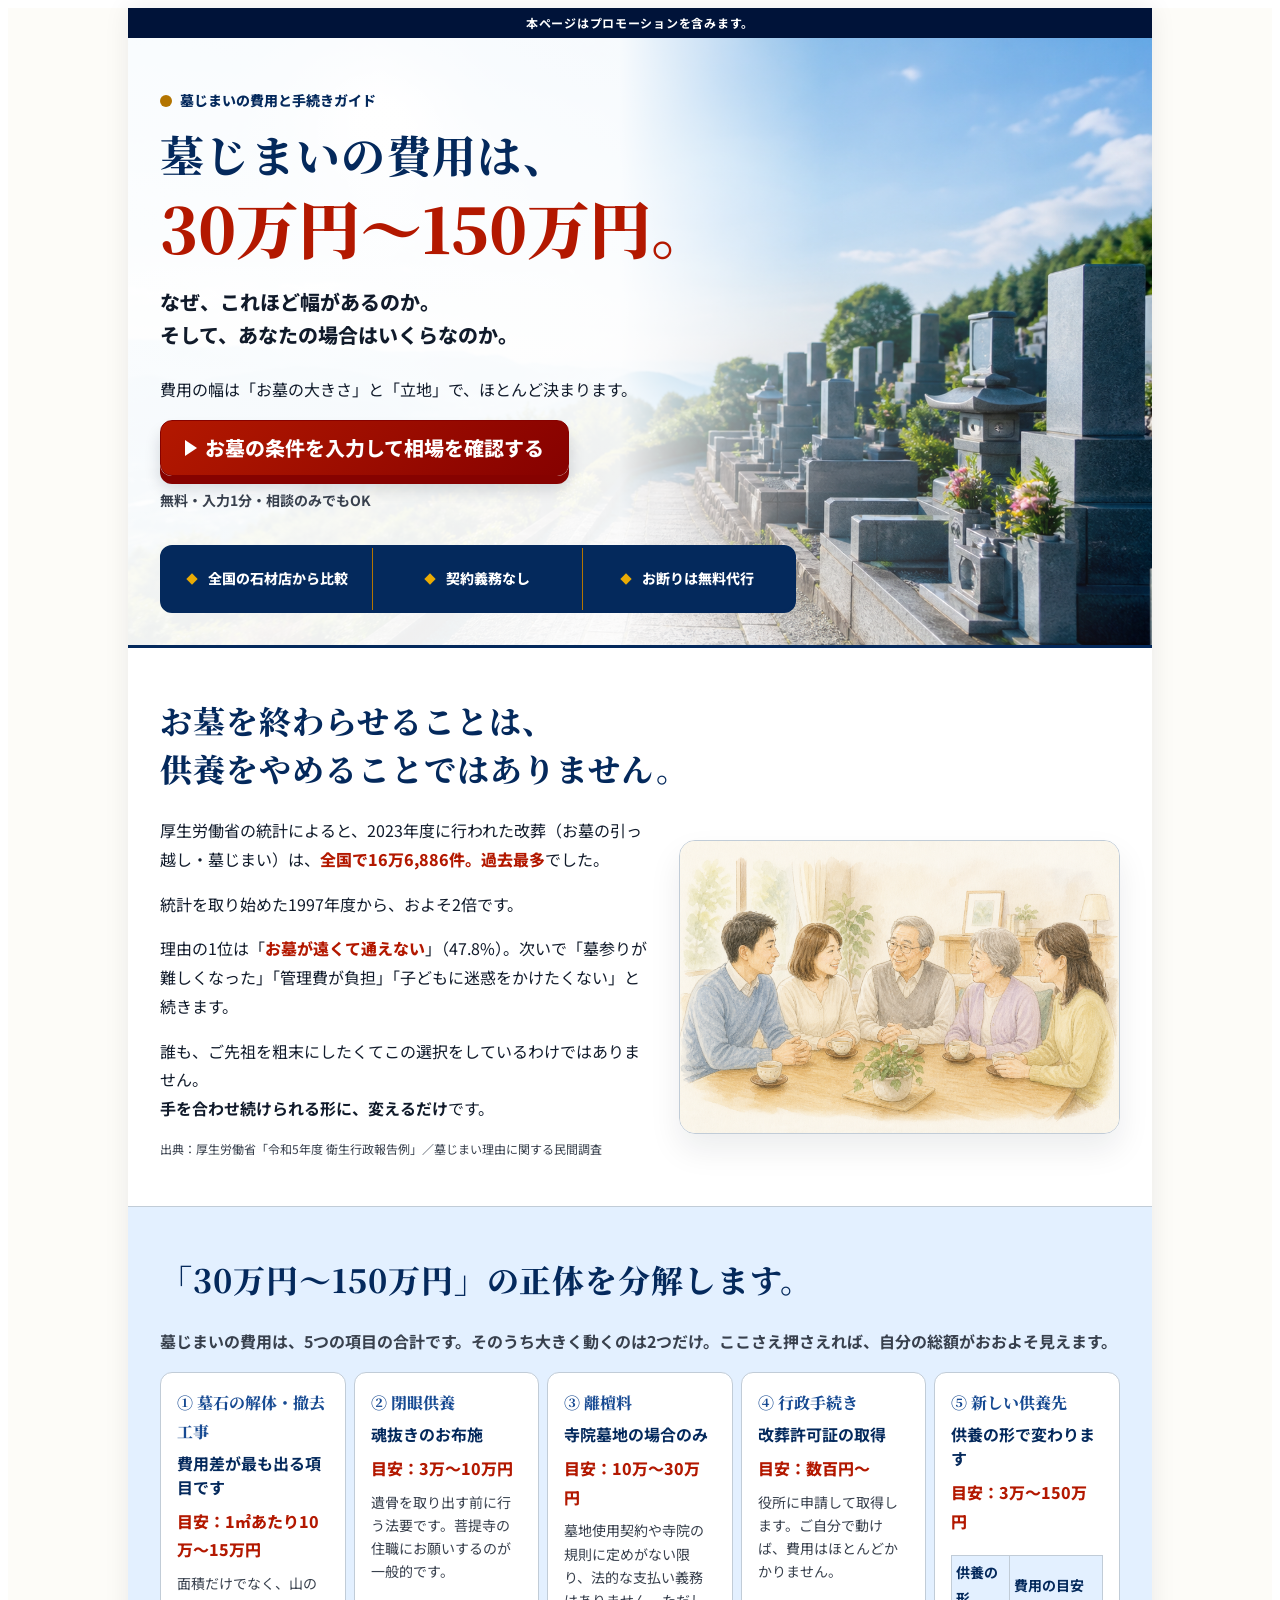
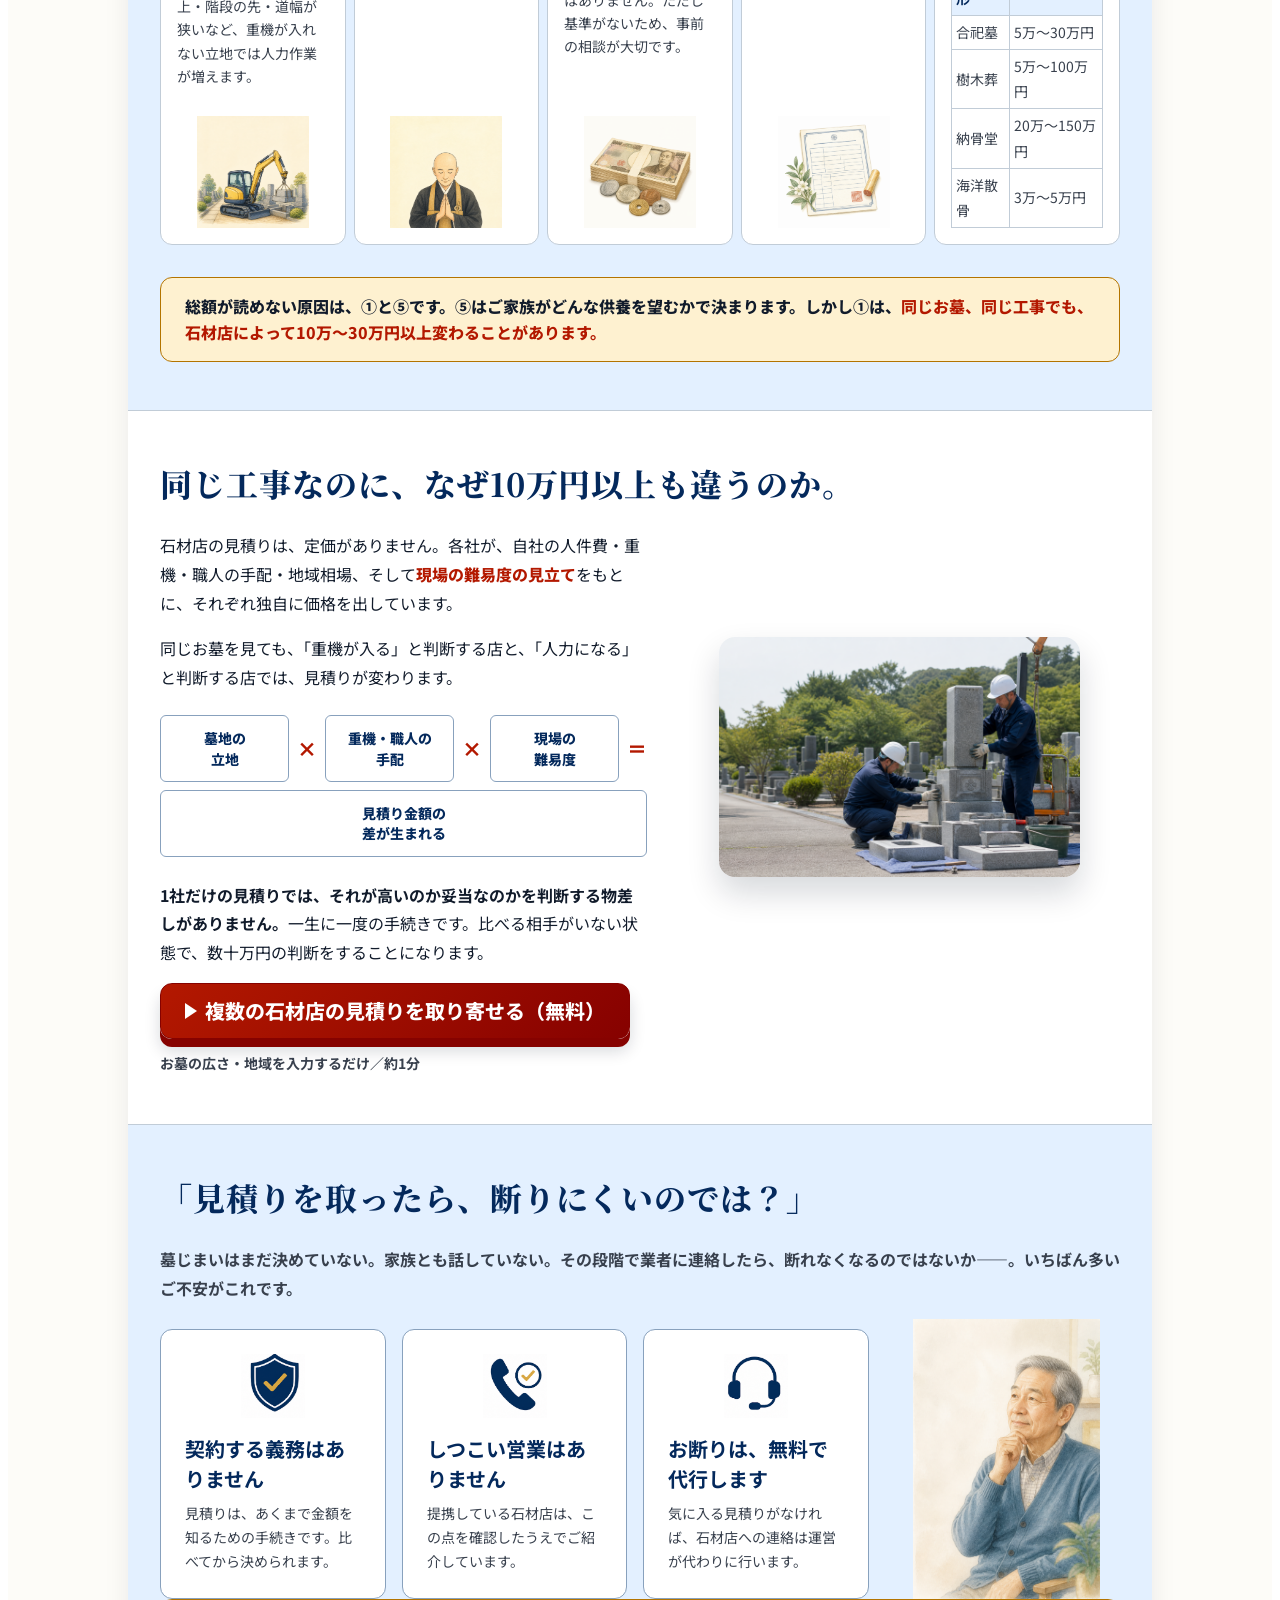
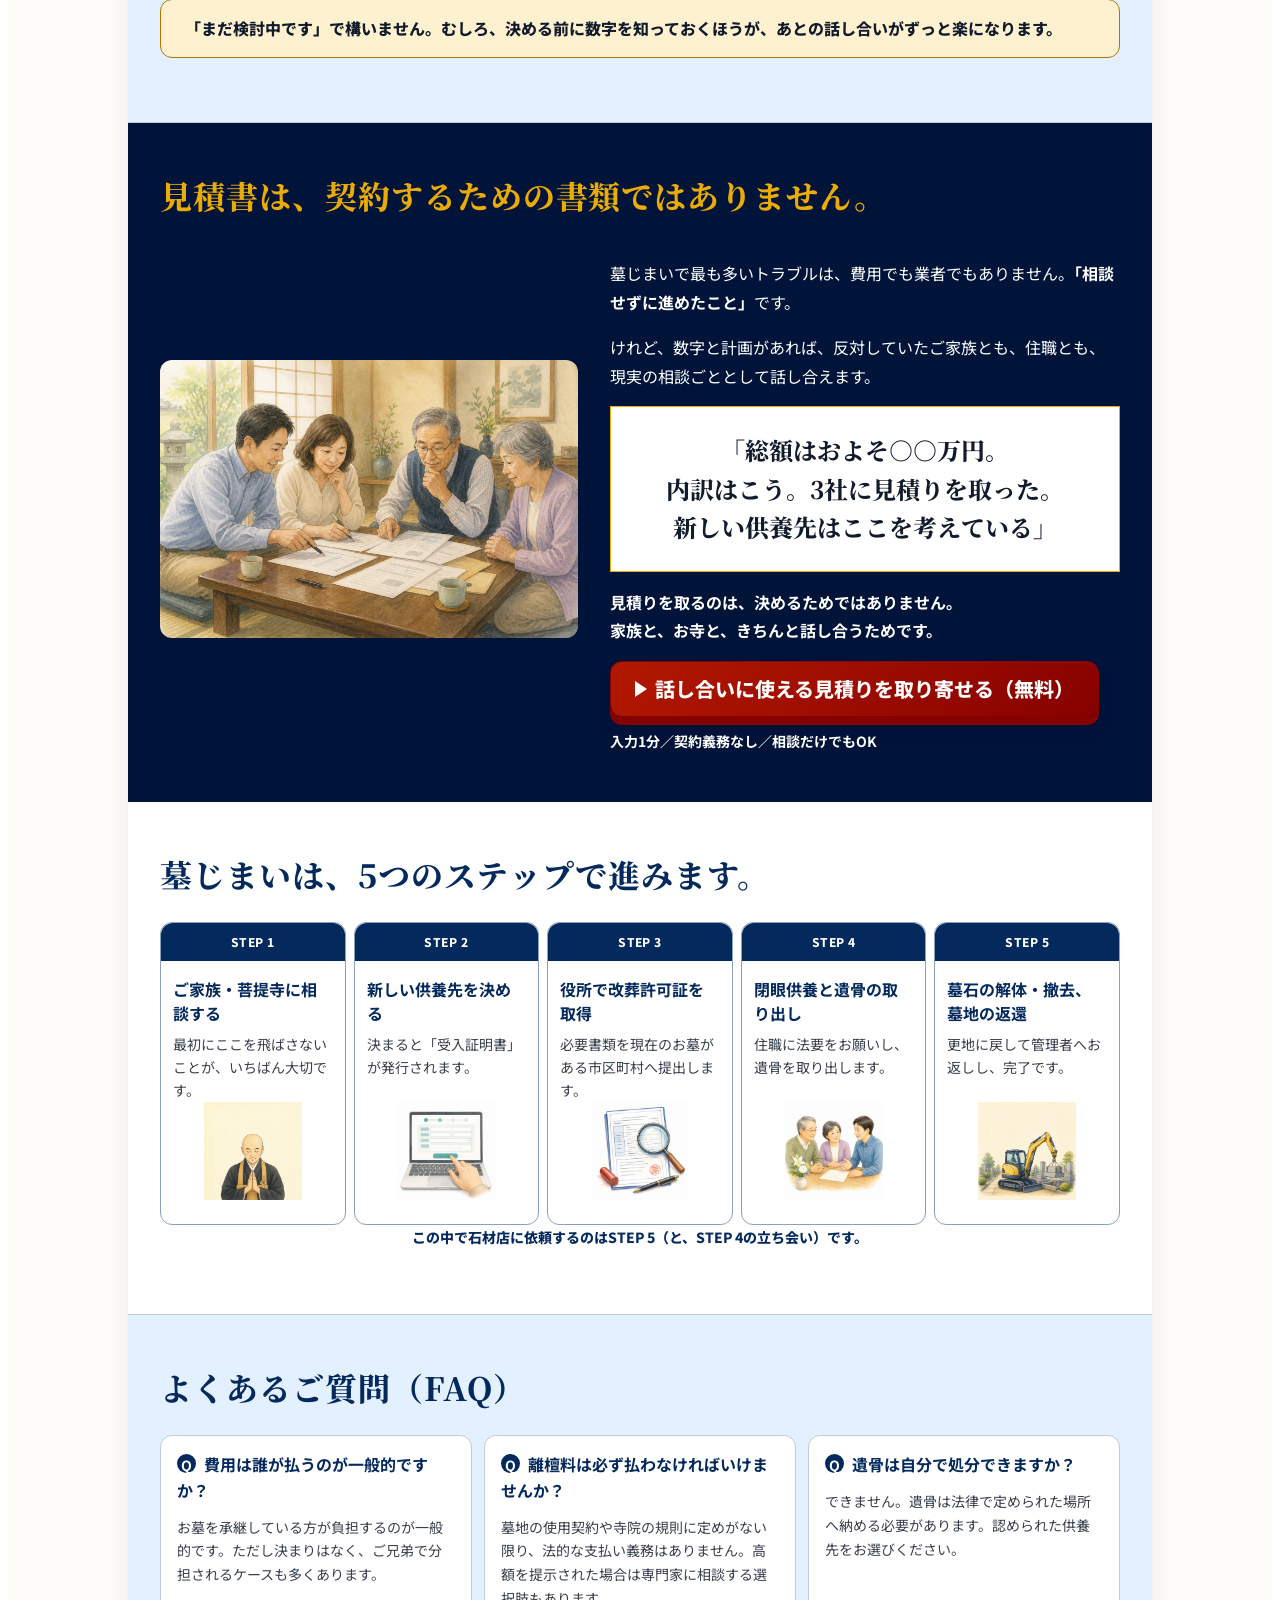
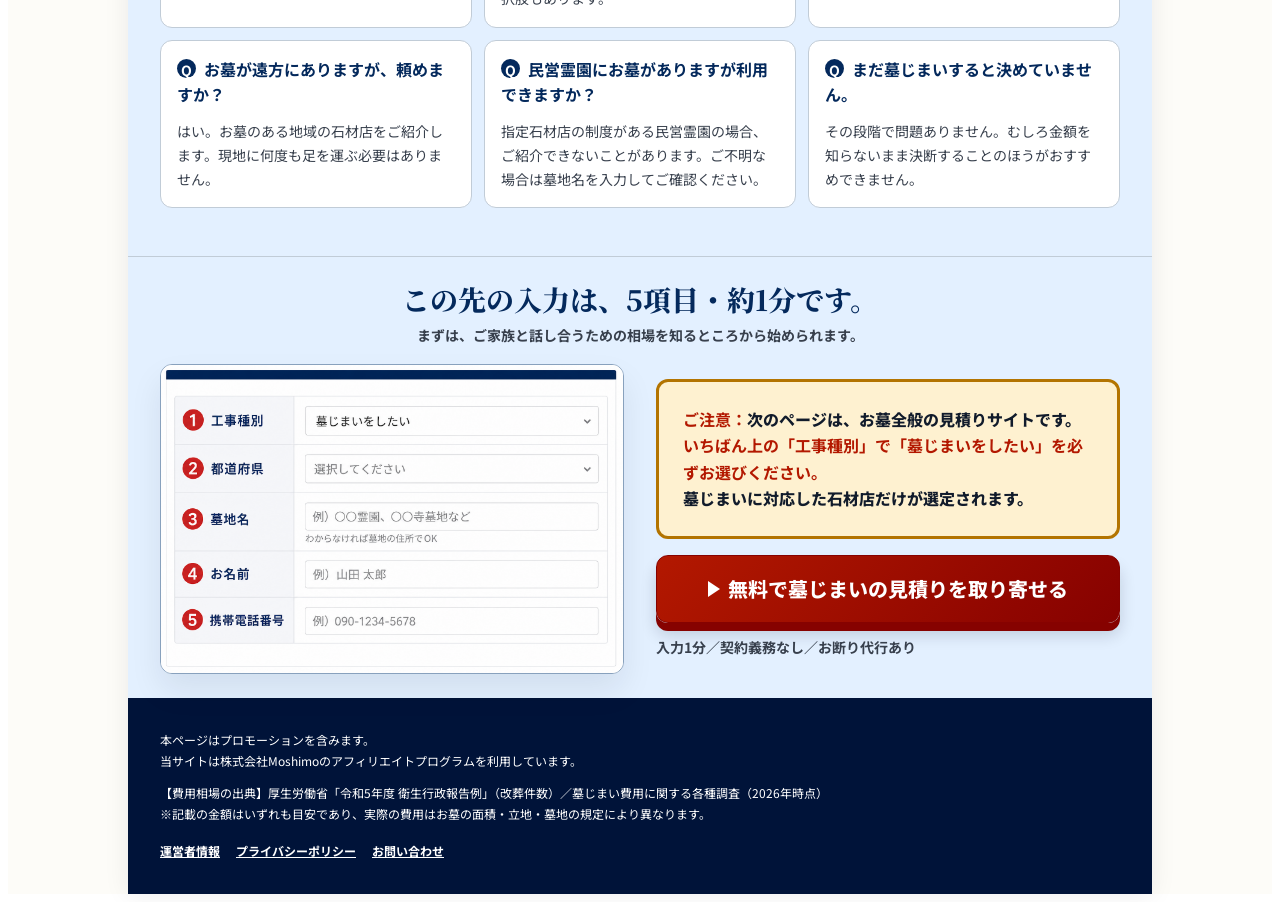
==== index.html @ 47a5b6cf "feat: migrate complete haka-jimai landing page" ====
<!doctype html>
<html class="haka-html" lang="ja">
  <head>
    <link rel="stylesheet" href="styles/haka-jimai.css" />
    <meta charset="utf-8" />
    <meta name="viewport" content="width=device-width, initial-scale=1" />
    <title>墓じまいの費用は30万円〜150万円｜費用の内訳と見積りの考え方</title>
    <meta name="description" content="墓じまいの費用目安、内訳、手続きの流れを解説。家族やお寺と話し合うために、まずは相場を確認しましょう。" />
    <link rel="preconnect" href="https://fonts.googleapis.com" />
    <link rel="preconnect" href="https://fonts.gstatic.com" crossorigin />
    <link href="https://fonts.googleapis.com/css2?family=Noto+Sans+JP:wght@400;500;700;800;900&family=Noto+Serif+JP:wght@600;700;900&display=swap" rel="stylesheet" />
    <style>
      .cta--large { font-size: var(--haka-text-lg); white-space: nowrap; }
      @media (max-width: 520px) { .cta--large { font-size: var(--haka-text-cta-mobile); } }
    </style>
  </head>
  <body class="haka-body">
    <main class="haka-page">
      <div class="haka-shell">
        <p class="haka-promote">本ページはプロモーションを含みます。</p>

        <section class="hero" aria-labelledby="hero-title">
          <img class="hero__image" src="/haka-jimai/images/hero-cemetery.png" alt="明るい朝の光が差す、山あいの静かな墓地" />
          <div class="hero__content">
            <p class="hero__eyebrow">墓じまいの費用と手続きガイド</p>
            <h1 id="hero-title">墓じまいの費用は、<br /><strong>30万円〜150万円。</strong></h1>
            <p class="hero__lead">なぜ、これほど幅があるのか。<br />そして、あなたの場合はいくらなのか。</p>
            <p>費用の幅は「お墓の大きさ」と「立地」で、ほとんど決まります。</p>
            <a class="cta" data-cta="hero" href="https://boseki-souba.net/lp/" rel="nofollow sponsored noopener" target="_blank">お墓の条件を入力して相場を確認する</a>
            <small class="cta-note">無料・入力1分・相談のみでもOK</small>
            <div class="trust-row" aria-label="サービスの特徴">
              <div class="trust-row__item">全国の石材店から比較</div>
              <div class="trust-row__item">契約義務なし</div>
              <div class="trust-row__item">お断りは無料代行</div>
            </div>
          </div>
        </section>

        <section class="section" aria-labelledby="section-2-title">
          <div class="section__head">
            <h2 class="section__title" id="section-2-title">お墓を終わらせることは、<br />供養をやめることではありません。</h2>
          </div>
          <div class="comfort-grid">
            <div>
              <p>厚生労働省の統計によると、2023年度に行われた改葬（お墓の引っ越し・墓じまい）は、<span class="emphasis">全国で16万6,886件。過去最多</span>でした。</p>
              <p>統計を取り始めた1997年度から、およそ2倍です。</p>
              <p>理由の1位は「<span class="emphasis">お墓が遠くて通えない</span>」（47.8%）。次いで「墓参りが難しくなった」「管理費が負担」「子どもに迷惑をかけたくない」と続きます。</p>
              <p>誰も、ご先祖を粗末にしたくてこの選択をしているわけではありません。<br /><strong>手を合わせ続けられる形に、変えるだけ</strong>です。</p>
              <small class="small-source">出典：厚生労働省「令和5年度 衛生行政報告例」／墓じまい理由に関する民間調査</small>
            </div>
            <img class="comfort-grid__image" src="/haka-jimai/images/family-conversation.png" alt="家族がテーブルを囲んで、穏やかに話し合っている様子" loading="lazy" />
          </div>
        </section>

        <section class="section section--pale" aria-labelledby="section-3-title">
          <div class="section__head">
            <h2 class="section__title" id="section-3-title">「30万円〜150万円」の正体を分解します。</h2>
          </div>
          <p class="section__lead">墓じまいの費用は、5つの項目の合計です。そのうち大きく動くのは2つだけ。ここさえ押さえれば、自分の総額がおおよそ見えます。</p>
          <div class="cost-grid">
            <article class="cost-card">
              <span class="cost-card__num">① 墓石の解体・撤去工事</span>
              <h3>費用差が最も出る項目です</h3>
              <span class="cost-card__price">目安：1㎡あたり10万〜15万円</span>
              <p>面積だけでなく、山の上・階段の先・道幅が狭いなど、重機が入れない立地では人力作業が増えます。</p>
              <img class="cost-card__image" src="/haka-jimai/images/cost-excavator.png" alt="墓石を撤去する重機のイラスト" loading="lazy" />
            </article>
            <article class="cost-card">
              <span class="cost-card__num">② 閉眼供養</span>
              <h3>魂抜きのお布施</h3>
              <span class="cost-card__price">目安：3万〜10万円</span>
              <p>遺骨を取り出す前に行う法要です。菩提寺の住職にお願いするのが一般的です。</p>
              <img class="cost-card__image" src="/haka-jimai/images/cost-priest.png" alt="手を合わせる僧侶のイラスト" loading="lazy" />
            </article>
            <article class="cost-card">
              <span class="cost-card__num">③ 離檀料</span>
              <h3>寺院墓地の場合のみ</h3>
              <span class="cost-card__price">目安：10万〜30万円</span>
              <p>墓地使用契約や寺院の規則に定めがない限り、法的な支払い義務はありません。ただし基準がないため、事前の相談が大切です。</p>
              <img class="cost-card__image" src="/haka-jimai/images/cost-cash.png" alt="費用を表す紙幣と硬貨のイラスト" loading="lazy" />
            </article>
            <article class="cost-card">
              <span class="cost-card__num">④ 行政手続き</span>
              <h3>改葬許可証の取得</h3>
              <span class="cost-card__price">目安：数百円〜</span>
              <p>役所に申請して取得します。ご自分で動けば、費用はほとんどかかりません。</p>
              <img class="cost-card__image" src="/haka-jimai/images/cost-document.png" alt="改葬許可の手続き書類のイラスト" loading="lazy" />
            </article>
            <article class="cost-card">
              <span class="cost-card__num">⑤ 新しい供養先</span>
              <h3>供養の形で変わります</h3>
              <span class="cost-card__price">目安：3万〜150万円</span>
              <table class="memorial-table">
                <thead><tr><th>供養の形</th><th>費用の目安</th></tr></thead>
                <tbody>
                  <tr><td>合祀墓</td><td>5万〜30万円</td></tr>
                  <tr><td>樹木葬</td><td>5万〜100万円</td></tr>
                  <tr><td>納骨堂</td><td>20万〜150万円</td></tr>
                  <tr><td>海洋散骨</td><td>3万〜5万円</td></tr>
                </tbody>
              </table>
            </article>
          </div>
          <aside class="alert-box">総額が読めない原因は、①と⑤です。⑤はご家族がどんな供養を望むかで決まります。しかし①は、<span class="emphasis">同じお墓、同じ工事でも、石材店によって10万〜30万円以上変わることがあります。</span></aside>
        </section>

        <section class="section" aria-labelledby="section-4-title">
          <div class="section__head">
            <h2 class="section__title" id="section-4-title">同じ工事なのに、なぜ10万円以上も違うのか。</h2>
          </div>
          <div class="compare">
            <div>
              <p>石材店の見積りは、定価がありません。各社が、自社の人件費・重機・職人の手配・地域相場、そして<span class="emphasis">現場の難易度の見立て</span>をもとに、それぞれ独自に価格を出しています。</p>
              <p>同じお墓を見ても、「重機が入る」と判断する店と、「人力になる」と判断する店では、見積りが変わります。</p>
              <div class="reason-flow" aria-label="見積り金額が決まる要因">
                <span class="reason-flow__item">墓地の<br />立地</span><span class="reason-flow__operator" aria-hidden="true">×</span>
                <span class="reason-flow__item">重機・職人の<br />手配</span><span class="reason-flow__operator" aria-hidden="true">×</span>
                <span class="reason-flow__item">現場の<br />難易度</span><span class="reason-flow__operator" aria-hidden="true">＝</span>
                <span class="reason-flow__item">見積り金額の<br />差が生まれる</span>
              </div>
              <p><strong>1社だけの見積りでは、それが高いのか妥当なのかを判断する物差しがありません。</strong>一生に一度の手続きです。比べる相手がいない状態で、数十万円の判断をすることになります。</p>
            </div>
            <figure class="compare__photo"><img src="/haka-jimai/images/stonemasons.png" alt="墓石の解体を丁寧に行う石材店の作業員" loading="lazy" /></figure>
          </div>
          <a class="cta" data-cta="comparison" href="https://boseki-souba.net/lp/" rel="nofollow sponsored noopener" target="_blank">複数の石材店の見積りを取り寄せる（無料）</a>
          <small class="cta-note">お墓の広さ・地域を入力するだけ／約1分</small>
        </section>

        <section class="section section--pale" aria-labelledby="section-5-title">
          <div class="section__head">
            <h2 class="section__title" id="section-5-title">「見積りを取ったら、断りにくいのでは？」</h2>
          </div>
          <p class="section__lead">墓じまいはまだ決めていない。家族とも話していない。その段階で業者に連絡したら、断れなくなるのではないか——。いちばん多いご不安がこれです。</p>
          <div class="assurance-layout">
            <div class="assurance-grid">
              <article class="assurance"><span class="assurance__icon assurance__icon--shield" aria-hidden="true"></span><h3>契約する義務はありません</h3><p>見積りは、あくまで金額を知るための手続きです。比べてから決められます。</p></article>
              <article class="assurance"><span class="assurance__icon assurance__icon--phone" aria-hidden="true"></span><h3>しつこい営業はありません</h3><p>提携している石材店は、この点を確認したうえでご紹介しています。</p></article>
              <article class="assurance"><span class="assurance__icon assurance__icon--support" aria-hidden="true"></span><h3>お断りは、無料で代行します</h3><p>気に入る見積りがなければ、石材店への連絡は運営が代わりに行います。</p></article>
            </div>
            <img class="assurance-layout__senior" src="/haka-jimai/images/senior-worried.png" alt="見積りについて考える高齢の男性" loading="lazy" />
          </div>
          <p class="alert-box">「まだ検討中です」で構いません。むしろ、決める前に数字を知っておくほうが、あとの話し合いがずっと楽になります。</p>
        </section>

        <section class="idea" aria-labelledby="section-6-title">
          <div class="section__head">
            <h2 class="section__title" id="section-6-title">見積書は、契約するための書類ではありません。</h2>
          </div>
          <div class="idea-grid">
            <img src="/haka-jimai/images/family-estimate-discussion.png" alt="家族が資料を見ながら、落ち着いて話し合う様子" loading="lazy" />
            <div>
              <p>墓じまいで最も多いトラブルは、費用でも業者でもありません。<strong>「相談せずに進めたこと」</strong>です。</p>
              <p>けれど、数字と計画があれば、反対していたご家族とも、住職とも、現実の相談ごととして話し合えます。</p>
              <blockquote class="idea__quote">「総額はおよそ○○万円。<br />内訳はこう。3社に見積りを取った。<br />新しい供養先はここを考えている」</blockquote>
              <p><strong>見積りを取るのは、決めるためではありません。</strong><br /><strong>家族と、お寺と、きちんと話し合うためです。</strong></p>
              <a class="cta" data-cta="discussion" href="https://boseki-souba.net/lp/" rel="nofollow sponsored noopener" target="_blank">話し合いに使える見積りを取り寄せる（無料）</a>
              <small class="cta-note">入力1分／契約義務なし／相談だけでもOK</small>
            </div>
          </div>
        </section>

        <section class="section" aria-labelledby="section-7-title">
          <div class="section__head">
            <h2 class="section__title" id="section-7-title">墓じまいは、5つのステップで進みます。</h2>
          </div>
          <div class="steps">
            <article class="step"><h3>ご家族・菩提寺に相談する</h3><p>最初にここを飛ばさないことが、いちばん大切です。</p><img class="step__image" src="/haka-jimai/images/cost-priest.png" alt="相談と供養のイメージ" loading="lazy" /></article>
            <article class="step"><h3>新しい供養先を決める</h3><p>決まると「受入証明書」が発行されます。</p><img class="step__image" src="/haka-jimai/images/step-laptop.png" alt="供養先を調べるパソコンのイラスト" loading="lazy" /></article>
            <article class="step"><h3>役所で改葬許可証を取得</h3><p>必要書類を現在のお墓がある市区町村へ提出します。</p><img class="step__image" src="/haka-jimai/images/step-permit.png" alt="申請書類と虫眼鏡のイラスト" loading="lazy" /></article>
            <article class="step"><h3>閉眼供養と遺骨の取り出し</h3><p>住職に法要をお願いし、遺骨を取り出します。</p><img class="step__image" src="/haka-jimai/images/step-family-consult.png" alt="家族で相談するイラスト" loading="lazy" /></article>
            <article class="step"><h3>墓石の解体・撤去、墓地の返還</h3><p>更地に戻して管理者へお返しし、完了です。</p><img class="step__image" src="/haka-jimai/images/cost-excavator.png" alt="解体工事の重機のイラスト" loading="lazy" /></article>
          </div>
          <p class="steps-note">この中で石材店に依頼するのはSTEP 5（と、STEP 4の立ち会い）です。</p>
        </section>

        <section class="section section--pale" aria-labelledby="section-8-title">
          <div class="section__head">
            <h2 class="section__title" id="section-8-title">よくあるご質問（FAQ）</h2>
          </div>
          <div class="faq-grid">
            <article class="faq"><h3>費用は誰が払うのが一般的ですか？</h3><p>お墓を承継している方が負担するのが一般的です。ただし決まりはなく、ご兄弟で分担されるケースも多くあります。</p></article>
            <article class="faq"><h3>離檀料は必ず払わなければいけませんか？</h3><p>墓地の使用契約や寺院の規則に定めがない限り、法的な支払い義務はありません。高額を提示された場合は専門家に相談する選択肢もあります。</p></article>
            <article class="faq"><h3>遺骨は自分で処分できますか？</h3><p>できません。遺骨は法律で定められた場所へ納める必要があります。認められた供養先をお選びください。</p></article>
            <article class="faq"><h3>お墓が遠方にありますが、頼めますか？</h3><p>はい。お墓のある地域の石材店をご紹介します。現地に何度も足を運ぶ必要はありません。</p></article>
            <article class="faq"><h3>民営霊園にお墓がありますが利用できますか？</h3><p>指定石材店の制度がある民営霊園の場合、ご紹介できないことがあります。ご不明な場合は墓地名を入力してご確認ください。</p></article>
            <article class="faq"><h3>まだ墓じまいすると決めていません。</h3><p>その段階で問題ありません。むしろ金額を知らないまま決断することのほうがおすすめできません。</p></article>
          </div>
        </section>

        <section class="final-cta" aria-labelledby="section-9-title">
          <h2 class="final-cta__title" id="section-9-title">この先の入力は、5項目・約1分です。</h2>
          <p class="final-cta__lead">まずは、ご家族と話し合うための相場を知るところから始められます。</p>
          <div class="final-grid">
            <figure class="form-guide">
              <img class="form-guide__image" src="/haka-jimai/images/form-guide.png?v=20260815" alt="工事種別、都道府県、墓地名、お名前、携帯電話番号の5項目が並ぶ見積りフォームの入力例" loading="lazy" />
            </figure>
            <div>
              <aside class="final-caution"><strong>ご注意：</strong>次のページは、お墓全般の見積りサイトです。<br /><strong>いちばん上の「工事種別」で「墓じまいをしたい」を必ずお選びください。</strong><br />墓じまいに対応した石材店だけが選定されます。</aside>
              <p></p>
              <a class="cta cta--large" data-cta="final" href="https://boseki-souba.net/lp/" rel="nofollow sponsored noopener" target="_blank">無料で墓じまいの見積りを取り寄せる</a>
              <small class="cta-note">入力1分／契約義務なし／お断り代行あり</small>
            </div>
          </div>
        </section>

        <footer class="footer">
          <p>本ページはプロモーションを含みます。<br />当サイトは株式会社Moshimoのアフィリエイトプログラムを利用しています。</p>
          <p>【費用相場の出典】厚生労働省「令和5年度 衛生行政報告例」（改葬件数）／墓じまい費用に関する各種調査（2026年時点）<br />※記載の金額はいずれも目安であり、実際の費用はお墓の面積・立地・墓地の規定により異なります。</p>
          <nav aria-label="フッターナビゲーション"><a href="/about/">運営者情報</a><a href="/privacy/">プライバシーポリシー</a><a href="/disclosure/">お問い合わせ</a></nav>
        </footer>
      </div>
    </main>
    <script>
      document.querySelectorAll('[data-cta]').forEach((element) => {
        element.addEventListener('click', () => {
          window.gtag?.('event', 'haka_jimai_cta_click', {
            event_category: 'affiliate_outbound',
            event_label: element.dataset.cta,
          });
        });
      });
    </script>
  </body>
</html>
---- styles/haka-jimai.css ----
/* Hallmark · macrostructure: Long Document · tone: dignified and reassuring · anchor hue: ink navy
 * audience: families considering grave closure · use: request a no-obligation price estimate
 * theme: studied-DNA (source: user reference image) · enrichment: original generated stills
 * pre-emit critique: P5 H5 E4 S5 R4 V4
 */
@import "./haka-jimai-tokens.css";

.haka-html,
.haka-body {
  overflow-x: clip;
}

.haka-page {
  background: var(--haka-canvas);
  color: var(--haka-ink);
  font-family: var(--haka-font-body);
  font-size: var(--haka-text-base);
  line-height: 1.8;
}

.haka-page *,
.haka-page *::before,
.haka-page *::after { box-sizing: border-box; }

.haka-page img { display: block; max-width: 100%; }

.haka-page a:not(.cta) { color: inherit; }

.haka-page a:focus-visible {
  outline: var(--haka-rule-bold) solid var(--haka-focus);
  outline-offset: var(--haka-space-2xs);
}

.haka-shell {
  width: min(100%, 1024px);
  margin: 0 auto;
  background: var(--haka-paper);
  box-shadow: 0 0 var(--haka-space-lg) var(--haka-shadow-soft);
}

.haka-promote {
  margin: 0;
  padding: var(--haka-space-2xs) var(--haka-space-md);
  background: var(--haka-navy-deep);
  color: var(--haka-paper);
  font-size: var(--haka-text-xs);
  font-weight: 700;
  letter-spacing: 0.06em;
  text-align: center;
}

.hero {
  position: relative;
  min-height: 500px;
  isolation: isolate;
  overflow: hidden;
  border-bottom: var(--haka-rule-bold) solid var(--haka-navy);
}

.hero__image {
  position: absolute;
  inset: 0;
  z-index: -2;
  width: 100%;
  height: 100%;
  object-fit: cover;
  object-position: 66% center;
}

.hero::after {
  position: absolute;
  inset: 0;
  z-index: -1;
  background: linear-gradient(90deg, var(--haka-white-overlay) 0%, var(--haka-white-overlay) 48%, var(--haka-white-faint) 68%, var(--haka-white-clear) 100%);
  content: "";
}

.hero__content {
  width: min(100%, 700px);
  padding: var(--haka-space-2xl) var(--haka-space-xl) var(--haka-space-xl);
}

.hero__eyebrow {
  display: inline-flex;
  align-items: center;
  gap: var(--haka-space-xs);
  margin: 0 0 var(--haka-space-sm);
  color: var(--haka-navy);
  font-size: var(--haka-text-sm);
  font-weight: 800;
}

.hero__eyebrow::before {
  width: var(--haka-space-sm);
  height: var(--haka-space-sm);
  border-radius: var(--haka-radius-pill);
  background: var(--haka-gold-deep);
  content: "";
}

.hero h1,
.section__title,
.idea__quote,
.final-cta__title {
  min-width: 0;
  overflow-wrap: anywhere;
  font-family: var(--haka-font-display);
  font-style: normal;
}

.hero h1 {
  margin: 0;
  color: var(--haka-navy);
  font-size: clamp(var(--haka-text-2xl), 5vw, var(--haka-text-3xl));
  font-weight: 800;
  line-height: 1.35;
  letter-spacing: 0.03em;
}

.hero h1 strong {
  color: var(--haka-red);
  font-size: 1.42em;
  font-weight: 900;
  letter-spacing: 0;
}

.hero__lead {
  margin: var(--haka-space-md) 0 var(--haka-space-lg);
  font-size: var(--haka-text-lg);
  font-weight: 800;
  line-height: 1.65;
}

.cta {
  display: flex;
  width: fit-content;
  min-height: 56px;
  align-items: center;
  justify-content: center;
  padding: var(--haka-space-sm) var(--haka-space-lg);
  border: var(--haka-rule-thin) solid var(--haka-red-deep);
  border-radius: var(--haka-radius-md);
  background: linear-gradient(135deg, var(--haka-red), var(--haka-red-deep));
  box-shadow: 0 var(--haka-space-xs) 0 var(--haka-red-deep), 0 var(--haka-space-sm) var(--haka-space-md) var(--haka-shadow);
  color: var(--haka-paper);
  font-size: var(--haka-text-lg);
  font-weight: 800;
  line-height: 1.3;
  text-align: center;
  text-decoration: none;
  transition: transform var(--haka-dur-standard) var(--haka-ease-out), box-shadow var(--haka-dur-standard) var(--haka-ease-out), filter var(--haka-dur-fast) var(--haka-ease-out);
}

.haka-page .cta { color: var(--haka-paper); }

.cta:hover { filter: brightness(1.08); transform: translateY(-2px); }
.cta:active { box-shadow: 0 var(--haka-space-2xs) 0 var(--haka-red-deep); transform: translateY(var(--haka-space-2xs)); }
.cta[aria-disabled="true"] { cursor: not-allowed; filter: grayscale(1); opacity: 0.55; pointer-events: none; }
.cta::before { width: 0; height: 0; margin-right: var(--haka-space-xs); border-top: var(--haka-space-xs) solid var(--haka-white-clear); border-bottom: var(--haka-space-xs) solid var(--haka-white-clear); border-left: var(--haka-space-sm) solid var(--haka-paper); content: ""; }

.cta--large {
  width: 100%;
  min-height: 68px;
  font-size: var(--haka-text-lg);
  white-space: nowrap;
}

.cta-note {
  display: block;
  margin-top: var(--haka-space-sm);
  color: var(--haka-ink-soft);
  font-size: var(--haka-text-sm);
  font-weight: 700;
}

.trust-row {
  display: grid;
  grid-template-columns: repeat(3, minmax(0, 1fr));
  margin-top: var(--haka-space-xl);
  overflow: hidden;
  border: var(--haka-rule-bold) solid var(--haka-navy);
  border-radius: var(--haka-radius-md);
  background: var(--haka-navy);
  color: var(--haka-paper);
}

.trust-row__item {
  display: flex;
  min-height: 62px;
  align-items: center;
  justify-content: center;
  padding: var(--haka-space-xs);
  border-right: var(--haka-rule-thin) solid var(--haka-gold-deep);
  font-size: var(--haka-text-sm);
  font-weight: 800;
  line-height: 1.35;
  text-align: center;
}

.trust-row__item:last-child { border-right: 0; }
.trust-row__item::before { width: var(--haka-space-xs); height: var(--haka-space-xs); margin-right: var(--haka-space-sm); background: var(--haka-gold); content: ""; transform: rotate(45deg); }

.section {
  position: relative;
  padding: var(--haka-space-2xl) var(--haka-space-xl);
  border-bottom: var(--haka-rule-thin) solid var(--haka-rule);
}

.section--pale { background: var(--haka-blue-pale); }

.section__head {
  display: flex;
  align-items: flex-start;
  margin-bottom: var(--haka-space-lg);
}

.section__title {
  margin: 0;
  color: var(--haka-navy);
  font-size: clamp(var(--haka-text-xl), 3.4vw, var(--haka-text-2xl));
  font-weight: 800;
  line-height: 1.5;
  letter-spacing: 0.03em;
}

.section__lead {
  margin: 0 0 var(--haka-space-lg);
  color: var(--haka-ink-soft);
  font-weight: 700;
}

.section p { margin: 0 0 var(--haka-space-md); }
.emphasis { color: var(--haka-red); font-weight: 800; }
.small-source { display: block; color: var(--haka-ink-soft); font-size: var(--haka-text-xs); line-height: 1.6; }

.comfort-grid {
  display: grid;
  grid-template-columns: minmax(0, 1.05fr) minmax(0, 0.95fr);
  gap: var(--haka-space-xl);
  align-items: center;
}

.comfort-grid__image {
  border: var(--haka-rule-thin) solid var(--haka-rule);
  border-radius: var(--haka-radius-lg);
  box-shadow: 0 var(--haka-space-md) var(--haka-space-xl) var(--haka-shadow-soft);
}

.cost-grid {
  display: grid;
  grid-template-columns: repeat(5, minmax(0, 1fr));
  gap: var(--haka-space-xs);
}

.cost-card {
  display: flex;
  min-width: 0;
  flex-direction: column;
  padding: var(--haka-space-md);
  border: var(--haka-rule-thin) solid var(--haka-rule);
  border-radius: var(--haka-radius-md);
  background: var(--haka-paper);
}

.cost-card__num {
  color: var(--haka-blue);
  font-family: var(--haka-font-display);
  font-weight: 800;
}

.cost-card h3 { margin: var(--haka-space-2xs) 0 var(--haka-space-xs); color: var(--haka-navy); font-size: var(--haka-text-base); line-height: 1.5; }
.cost-card p { margin: 0; color: var(--haka-ink-soft); font-size: var(--haka-text-sm); line-height: 1.65; }
.cost-card__price { display: block; margin-bottom: var(--haka-space-xs); color: var(--haka-red); font-weight: 800; }
.cost-card__image { width: 100%; height: 112px; margin-top: auto; object-fit: contain; object-position: center bottom; }

.memorial-table { width: 100%; margin-top: var(--haka-space-sm); border-collapse: collapse; color: var(--haka-ink-soft); font-size: var(--haka-text-sm); }
.memorial-table th, .memorial-table td { padding: var(--haka-space-2xs); border: var(--haka-rule-thin) solid var(--haka-rule); text-align: left; }
.memorial-table th { background: var(--haka-blue-pale); color: var(--haka-navy); }

.alert-box {
  margin-top: var(--haka-space-xl);
  padding: var(--haka-space-md) var(--haka-space-lg);
  border: var(--haka-rule-thin) solid var(--haka-gold-deep);
  border-radius: var(--haka-radius-md);
  background: var(--haka-gold-pale);
  color: var(--haka-ink);
  font-weight: 800;
  line-height: 1.6;
}

.compare {
  display: grid;
  grid-template-columns: minmax(0, 1.05fr) minmax(0, 0.95fr);
  gap: var(--haka-space-xl);
  align-items: center;
}

.compare__photo { overflow: hidden; border-radius: var(--haka-radius-lg); box-shadow: 0 var(--haka-space-md) var(--haka-space-xl) var(--haka-shadow); }
.compare__photo img { width: 100%; aspect-ratio: 3 / 2; object-fit: cover; }

.reason-flow { display: flex; flex-wrap: wrap; gap: var(--haka-space-xs); align-items: stretch; margin: var(--haka-space-lg) 0; }
.reason-flow__item { flex: 1 1 120px; padding: var(--haka-space-sm); border: var(--haka-rule-thin) solid var(--haka-rule-strong); border-radius: var(--haka-radius-sm); background: var(--haka-paper); color: var(--haka-navy); font-size: var(--haka-text-sm); font-weight: 800; line-height: 1.45; text-align: center; }
.reason-flow__operator { align-self: center; color: var(--haka-red); font-size: var(--haka-text-lg); font-weight: 900; }

.assurance-layout { display: grid; grid-template-columns: minmax(0, 1fr) minmax(160px, 0.32fr); gap: var(--haka-space-lg); align-items: end; }
.assurance-grid { display: grid; grid-template-columns: repeat(3, minmax(0, 1fr)); gap: var(--haka-space-md); }
.assurance { padding: var(--haka-space-lg); border: var(--haka-rule-thin) solid var(--haka-rule-strong); border-radius: var(--haka-radius-md); background: var(--haka-paper); }
.assurance__icon { display: block; width: 64px; height: 64px; margin: 0 auto var(--haka-space-md); background-image: url('/haka-jimai/images/assurance-icons.png'); background-repeat: no-repeat; background-size: 300% 300%; }
.assurance__icon--shield { background-position: 0 center; }
.assurance__icon--phone { background-position: 50% center; }
.assurance__icon--support { background-position: 100% center; }
.assurance h3 { margin: 0 0 var(--haka-space-xs); color: var(--haka-navy); font-size: var(--haka-text-lg); line-height: 1.5; }
.assurance p { margin: 0; color: var(--haka-ink-soft); font-size: var(--haka-text-sm); line-height: 1.7; }
.assurance-layout__senior { width: 100%; max-height: 280px; object-fit: contain; object-position: center bottom; }

.idea { padding: var(--haka-space-2xl) var(--haka-space-xl); background: var(--haka-navy-deep); color: var(--haka-paper); }
.idea .section__title { color: var(--haka-gold); }
.idea-grid { display: grid; grid-template-columns: minmax(0, 0.9fr) minmax(0, 1.1fr); gap: var(--haka-space-xl); align-items: center; }
.idea-grid img { width: 100%; border-radius: var(--haka-radius-md); }
.idea__quote { margin: var(--haka-space-md) 0; padding: var(--haka-space-lg); border: var(--haka-rule-thin) solid var(--haka-gold); background: var(--haka-paper); color: var(--haka-ink); font-size: var(--haka-text-xl); font-weight: 800; line-height: 1.6; text-align: center; }
.idea .cta-note { color: var(--haka-paper); }

.steps { display: grid; grid-template-columns: repeat(5, minmax(0, 1fr)); gap: var(--haka-space-xs); counter-reset: steps; }
.step { position: relative; display: flex; min-height: 290px; flex-direction: column; padding: var(--haka-space-lg) var(--haka-space-sm); border: var(--haka-rule-thin) solid var(--haka-rule-strong); border-radius: var(--haka-radius-md); background: var(--haka-paper); }
.step::before { display: block; margin: calc(var(--haka-space-lg) * -1) calc(var(--haka-space-sm) * -1) var(--haka-space-md); padding: var(--haka-space-xs); border-radius: var(--haka-radius-md) var(--haka-radius-md) 0 0; background: var(--haka-navy); color: var(--haka-paper); content: "STEP " counter(steps); counter-increment: steps; font-size: var(--haka-text-xs); font-weight: 800; letter-spacing: 0.04em; text-align: center; }
.step h3 { margin: 0 0 var(--haka-space-xs); color: var(--haka-navy); font-size: var(--haka-text-base); line-height: 1.5; }
.step p { margin: 0; color: var(--haka-ink-soft); font-size: var(--haka-text-sm); line-height: 1.65; }
.step__image { width: 100%; height: 98px; margin-top: auto; object-fit: contain; object-position: center bottom; }
.steps-note { margin: var(--haka-space-lg) 0 0; color: var(--haka-navy); font-size: var(--haka-text-sm); font-weight: 800; text-align: center; }

.faq-grid { display: grid; grid-template-columns: repeat(3, minmax(0, 1fr)); gap: var(--haka-space-sm); }
.faq { padding: var(--haka-space-md); border: var(--haka-rule-thin) solid var(--haka-rule); border-radius: var(--haka-radius-md); background: var(--haka-paper); }
.faq h3 { margin: 0 0 var(--haka-space-sm); color: var(--haka-navy); font-size: var(--haka-text-base); line-height: 1.6; }
.faq h3::before { display: inline-grid; width: 1.35em; height: 1.35em; margin-right: var(--haka-space-xs); place-items: center; border-radius: var(--haka-radius-pill); background: var(--haka-navy); color: var(--haka-paper); content: "Q"; font-family: var(--haka-font-body); font-size: var(--haka-text-sm); }
.faq p { margin: 0; color: var(--haka-ink-soft); font-size: var(--haka-text-sm); line-height: 1.7; }

.final-cta { padding: var(--haka-space-lg) var(--haka-space-xl); background: var(--haka-blue-pale); }
.final-cta__title { margin: 0 0 var(--haka-space-2xs); color: var(--haka-navy); font-size: clamp(var(--haka-text-lg), 2.4vw, 1.75rem); font-weight: 800; line-height: 1.35; text-align: center; }
.final-cta__lead { margin: 0 auto var(--haka-space-md); color: var(--haka-ink-soft); font-size: var(--haka-text-sm); font-weight: 700; text-align: center; }
.final-grid { display: grid; grid-template-columns: minmax(0, 1fr) minmax(0, 1fr); gap: var(--haka-space-xl); align-items: center; }
.form-guide { margin: 0; overflow: hidden; border: var(--haka-rule-thin) solid var(--haka-rule-strong); border-radius: var(--haka-radius-md); background: var(--haka-paper); box-shadow: 0 var(--haka-space-md) var(--haka-space-xl) var(--haka-shadow-soft); }
.form-guide__image { width: 100%; aspect-ratio: 3 / 2; object-fit: contain; object-position: center; }
.final-caution { padding: var(--haka-space-lg); border: var(--haka-rule-bold) solid var(--haka-gold-deep); border-radius: var(--haka-radius-md); background: var(--haka-gold-pale); color: var(--haka-ink); font-weight: 800; line-height: 1.65; }
.final-caution strong { color: var(--haka-red); }

.footer { padding: var(--haka-space-xl); background: var(--haka-navy-deep); color: var(--haka-paper); }
.footer p { margin: 0 0 var(--haka-space-sm); font-size: var(--haka-text-xs); line-height: 1.7; }
.footer nav { display: flex; flex-wrap: wrap; gap: var(--haka-space-md); margin-top: var(--haka-space-md); }
.footer a { color: var(--haka-paper); font-size: var(--haka-text-xs); font-weight: 700; }

@media (max-width: 800px) {
  .hero { min-height: 510px; }
  .hero__content { padding: var(--haka-space-xl) var(--haka-space-md) var(--haka-space-lg); }
  .hero::after { background: linear-gradient(180deg, var(--haka-white-overlay) 0%, var(--haka-white-overlay) 50%, var(--haka-white-light) 100%); }
  .hero__image { object-position: 72% center; }
  .section, .idea, .final-cta { padding: var(--haka-space-xl) var(--haka-space-md); }
  .comfort-grid, .compare, .idea-grid, .final-grid, .assurance-layout { grid-template-columns: minmax(0, 1fr); }
  .comfort-grid__image { order: -1; }
  .cost-grid { grid-template-columns: repeat(2, minmax(0, 1fr)); }
  .cost-card:last-child { grid-column: 1 / -1; }
  .cost-card__image { height: 148px; }
  .assurance-layout__senior { width: min(100%, 240px); justify-self: center; }
  .steps { grid-template-columns: minmax(0, 1fr); gap: var(--haka-space-sm); }
  .step { padding: var(--haka-space-md); }
  .step::before { margin: calc(var(--haka-space-md) * -1) calc(var(--haka-space-md) * -1) var(--haka-space-sm); }
  .faq-grid { grid-template-columns: minmax(0, 1fr); }
}

@media (max-width: 520px) {
  .hero { min-height: 560px; }
  .hero__lead { font-size: var(--haka-text-base); }
  .cta { width: 100%; padding: var(--haka-space-sm) var(--haka-space-xs); font-size: var(--haka-text-cta-mobile); white-space: nowrap; }
  .cta--large { font-size: var(--haka-text-cta-mobile); }
  .trust-row { grid-template-columns: minmax(0, 1fr); }
  .trust-row__item { min-height: 42px; border-right: 0; border-bottom: var(--haka-rule-thin) solid var(--haka-gold-deep); }
  .trust-row__item:last-child { border-bottom: 0; }
  .cost-grid, .assurance-grid { grid-template-columns: minmax(0, 1fr); }
  .cost-card:last-child { grid-column: auto; }
  .reason-flow { display: grid; grid-template-columns: minmax(0, 1fr); }
  .reason-flow__operator { display: none; }
  .idea__quote { font-size: var(--haka-text-lg); }
}

@media (prefers-reduced-motion: reduce) {
  .cta { transition-duration: 0ms; }
}
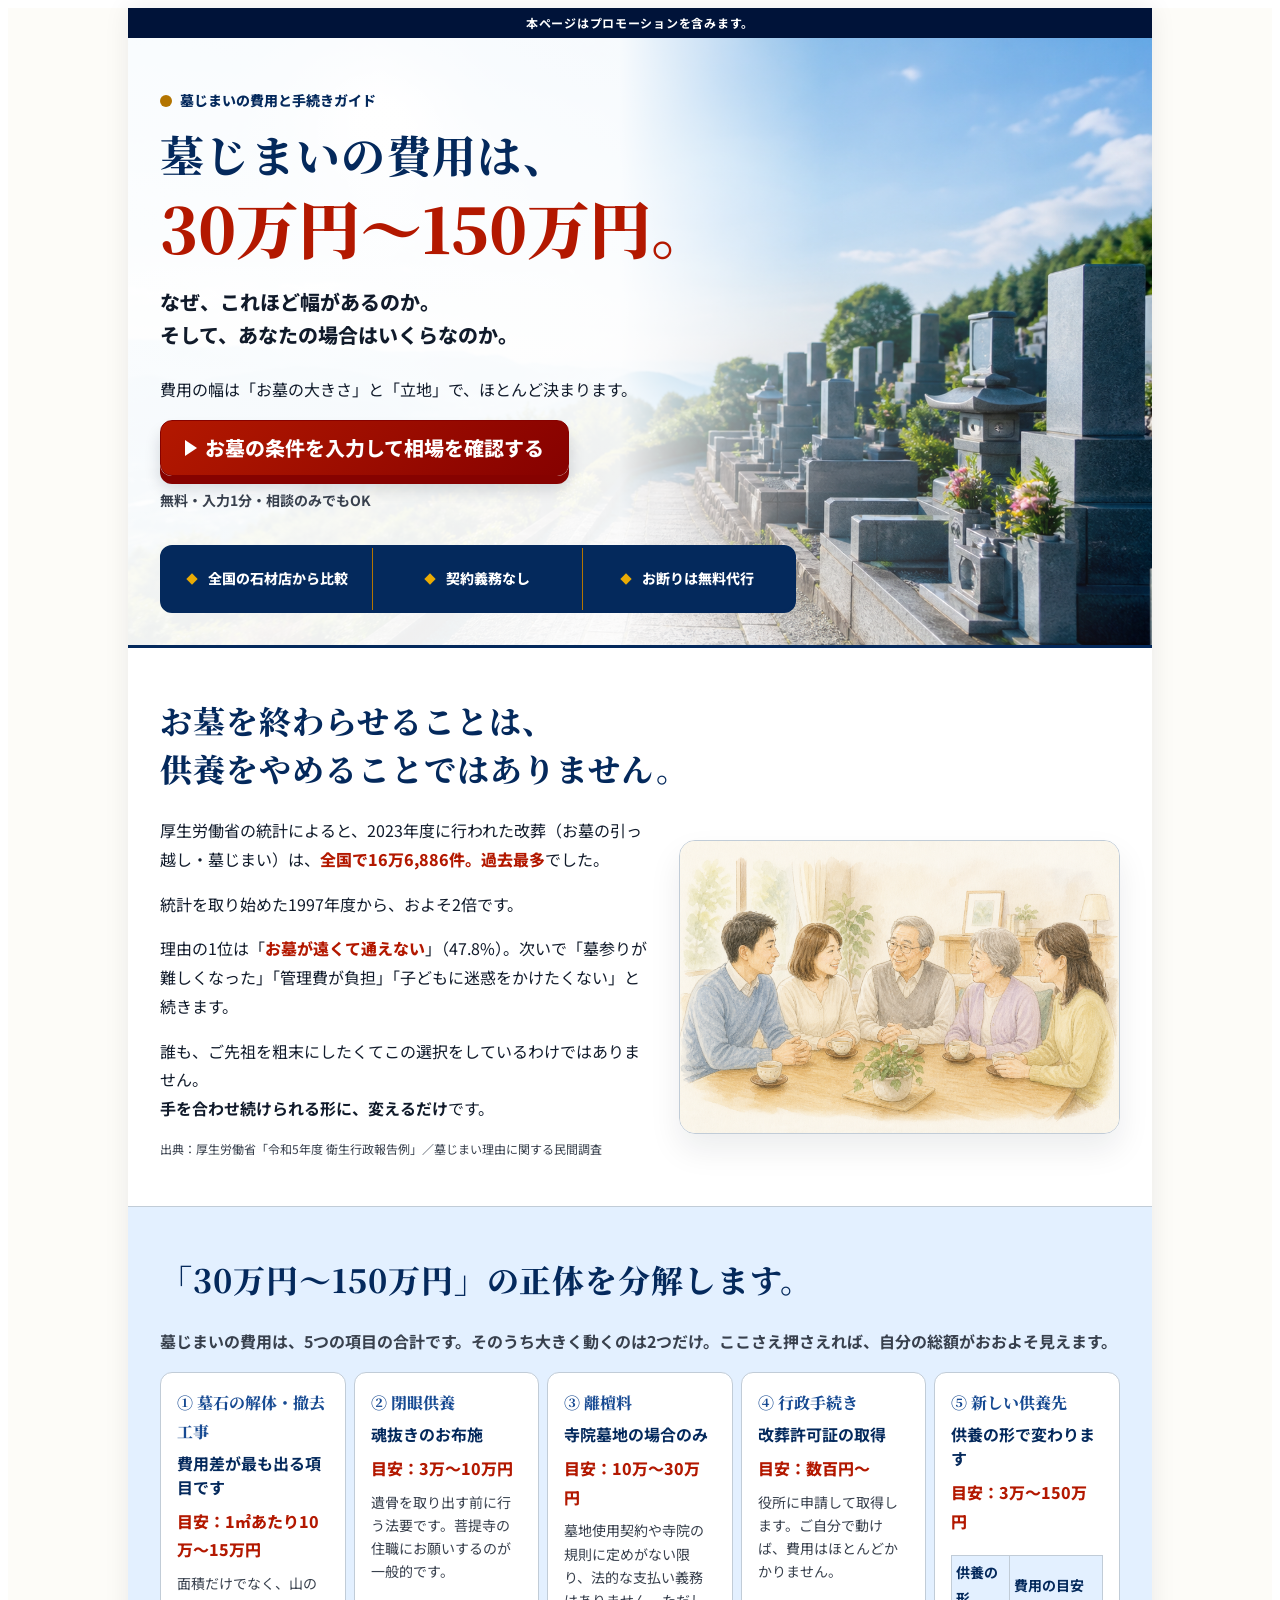
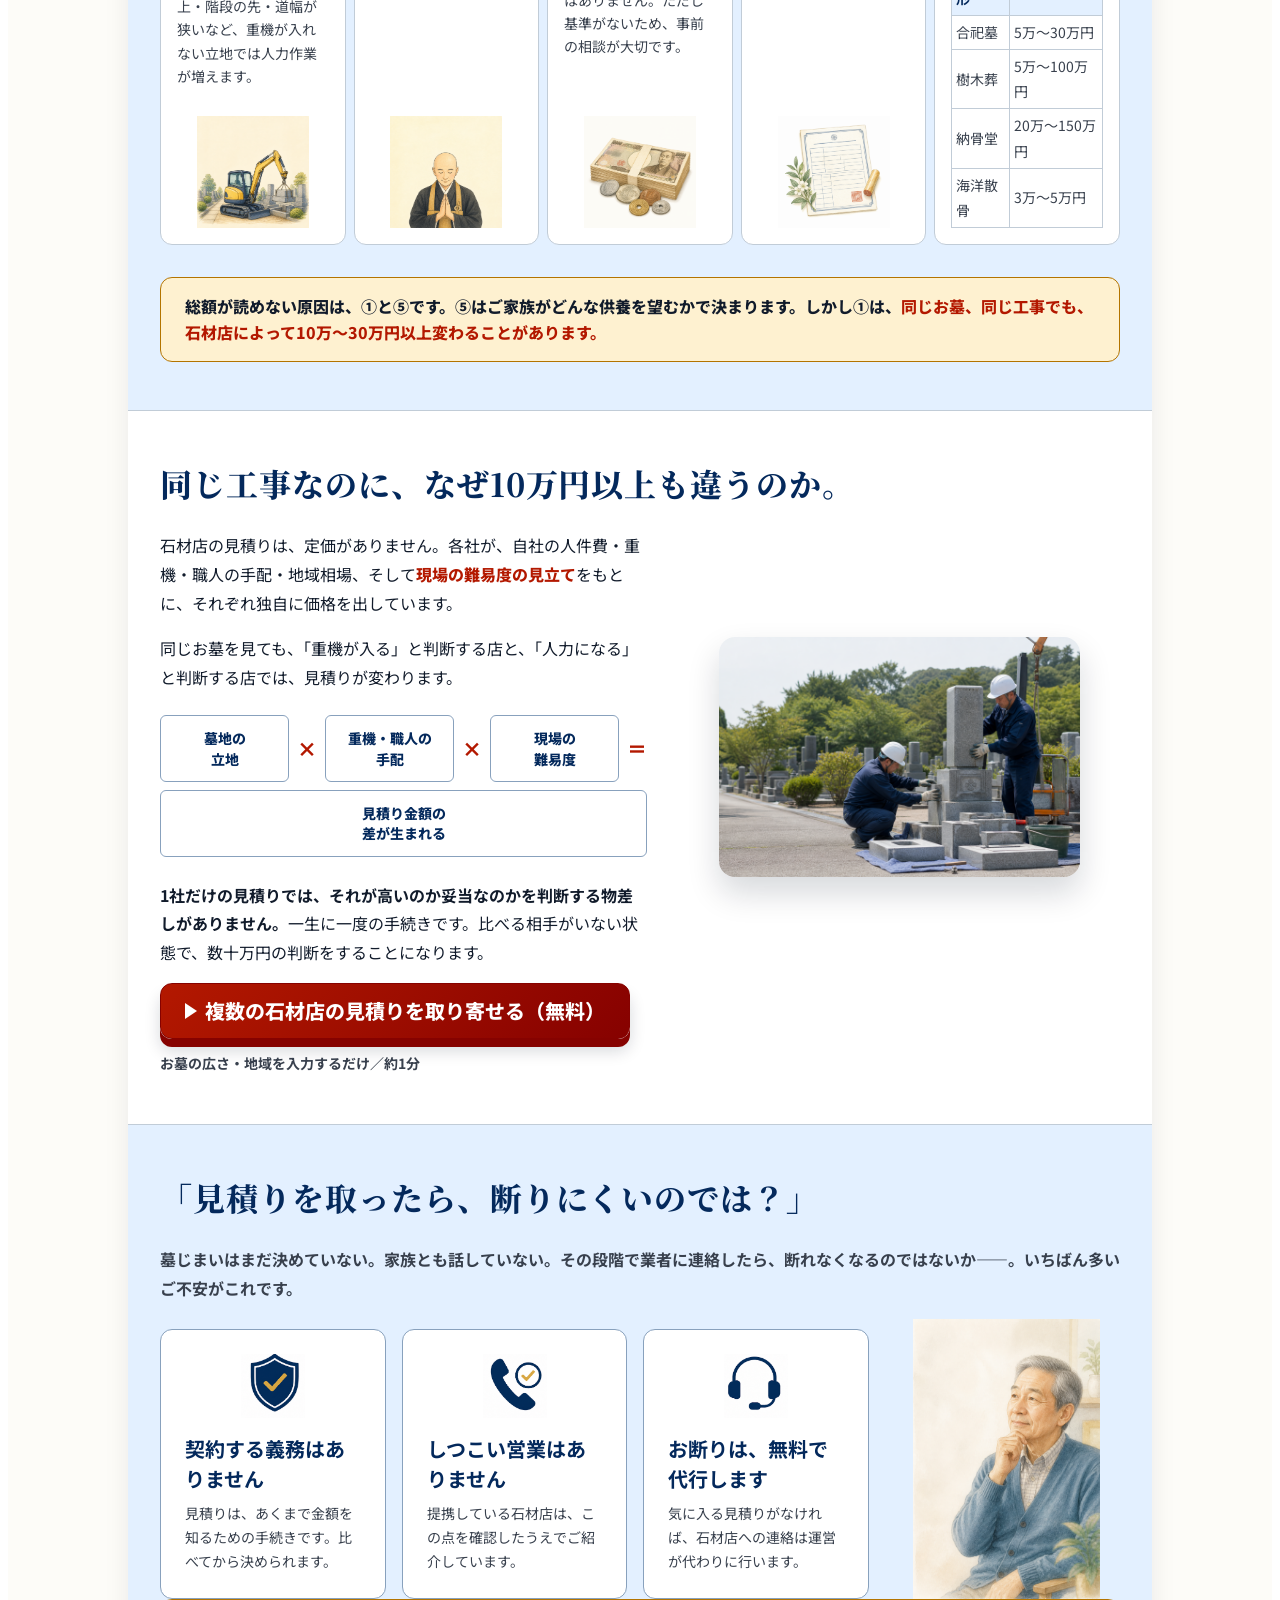
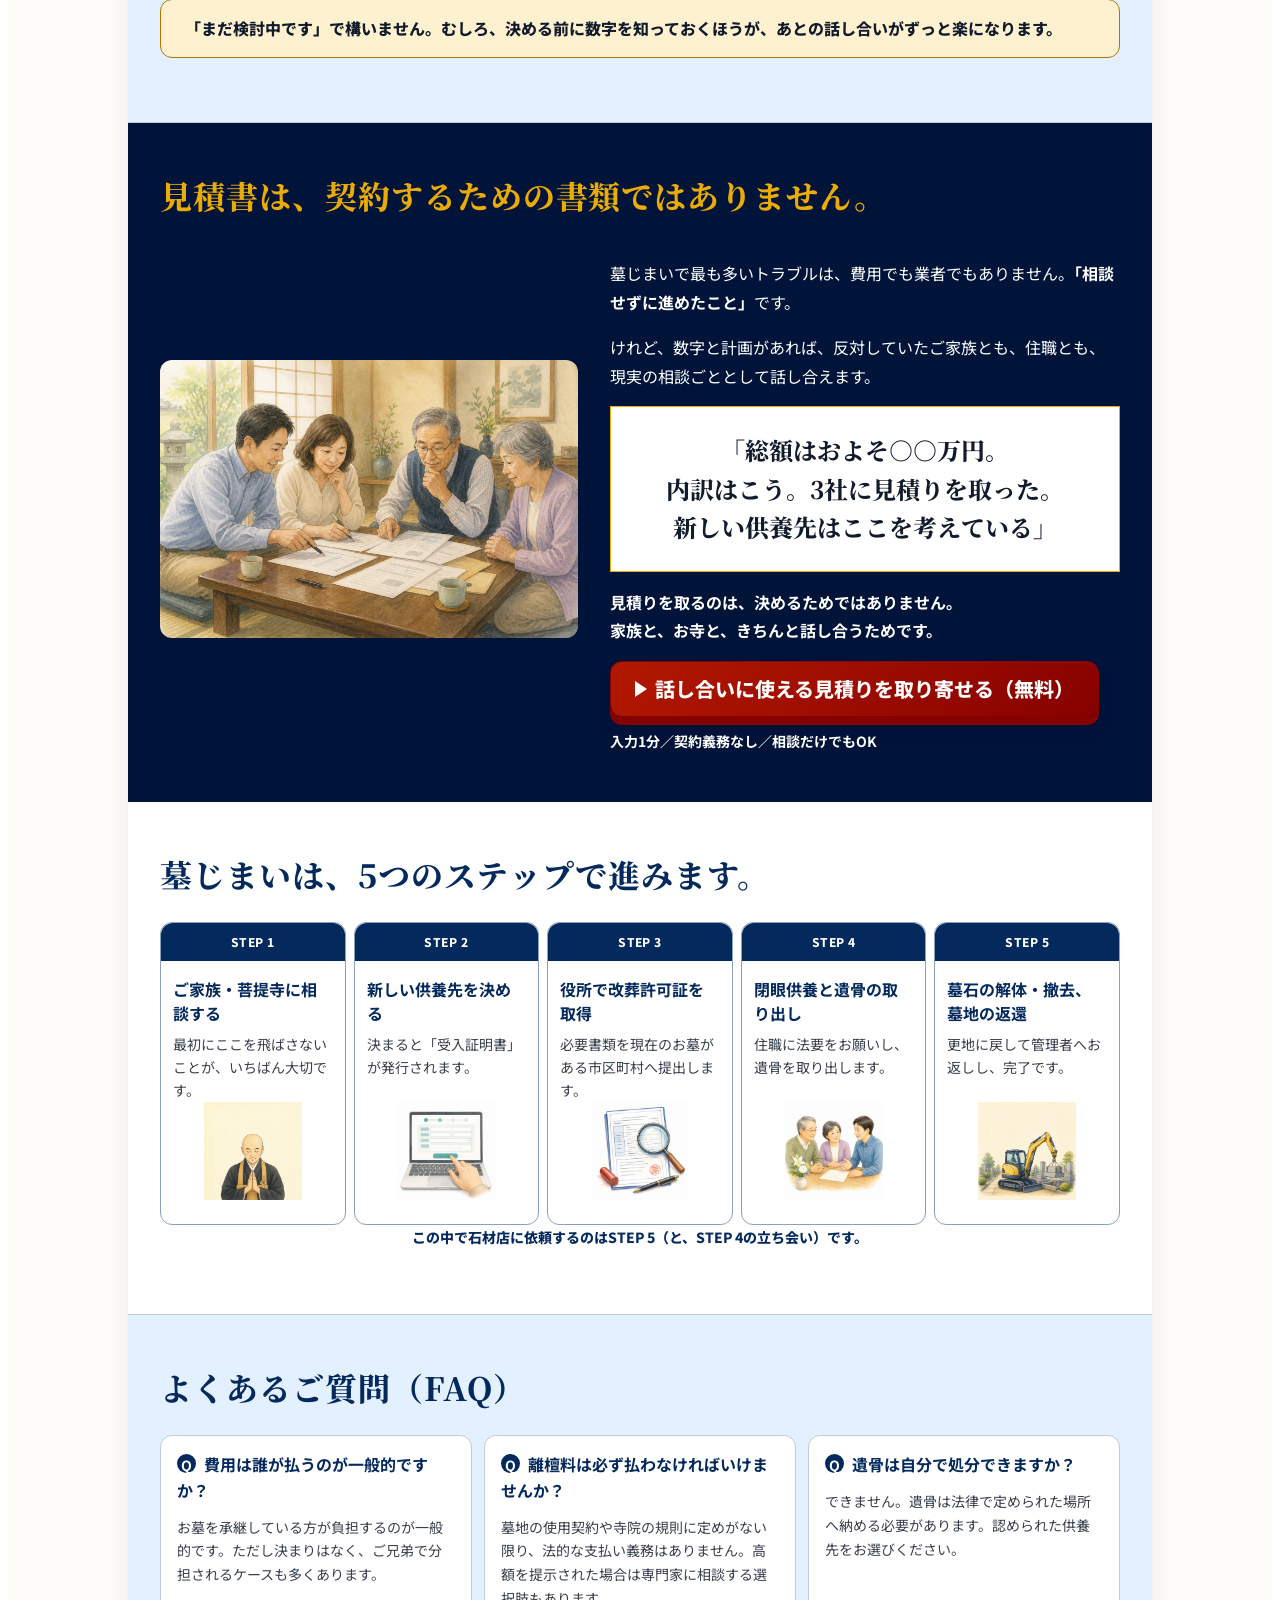
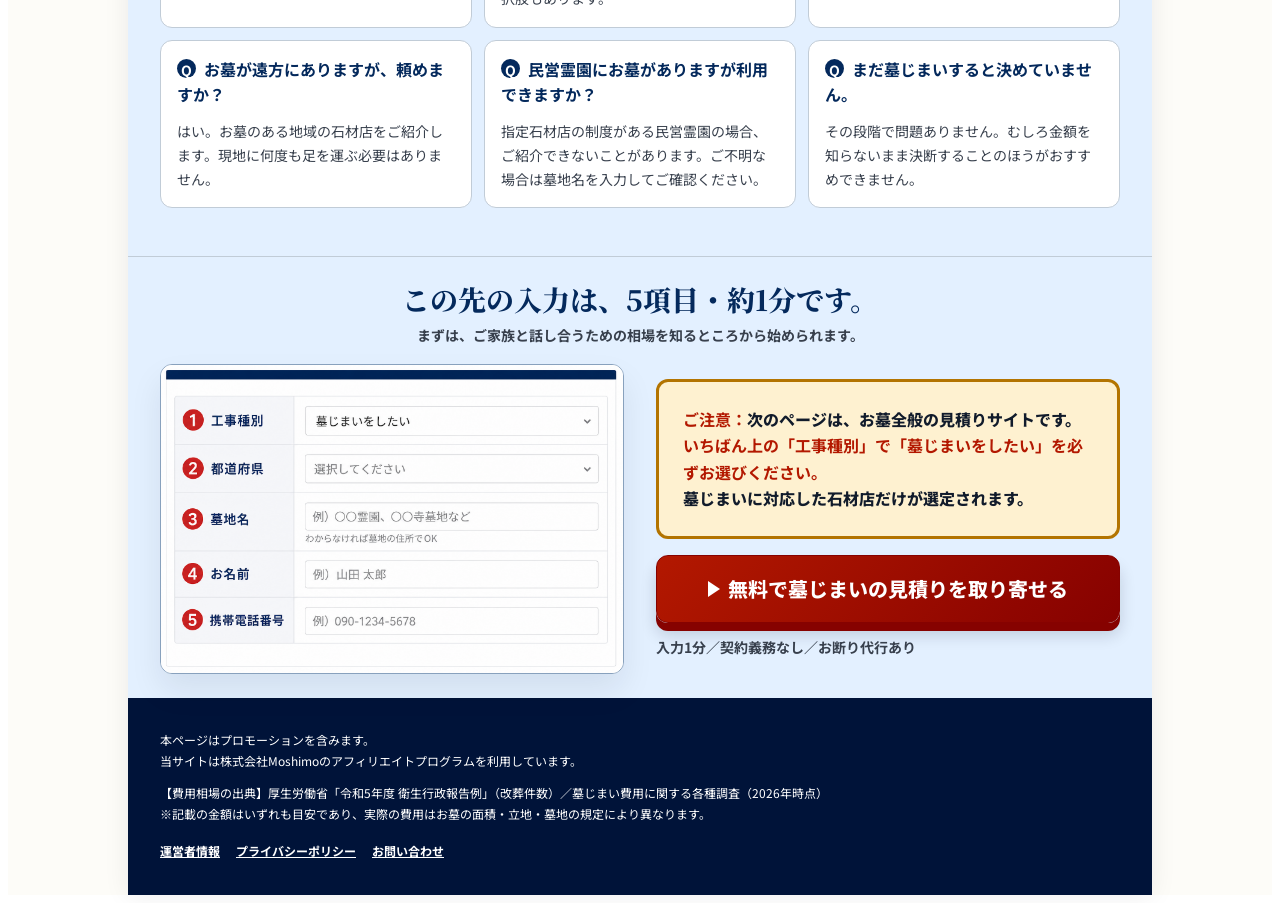
==== commit eb49f2a8: "feat: GA4タグ設置とアフィリエイトリンク・クリック計測の実装 - Google タグ (G-4N2PPYPVKX) を head に設置 - CTA 4箇所を もしもアフィリエイト のクリック" ====
--- a/index.html
+++ b/index.html
@@ -4,6 +4,17 @@
     <link rel="stylesheet" href="styles/haka-jimai.css" />
     <meta charset="utf-8" />
     <meta name="viewport" content="width=device-width, initial-scale=1" />
+
+    <!-- Google tag (gtag.js) -->
+    <script async src="https://www.googletagmanager.com/gtag/js?id=G-4N2PPYPVKX"></script>
+    <script>
+      window.dataLayer = window.dataLayer || [];
+      function gtag(){dataLayer.push(arguments);}
+      gtag('js', new Date());
+
+      gtag('config', 'G-4N2PPYPVKX');
+    </script>
+
     <title>墓じまいの費用は30万円〜150万円｜費用の内訳と見積りの考え方</title>
     <meta name="description" content="墓じまいの費用目安、内訳、手続きの流れを解説。家族やお寺と話し合うために、まずは相場を確認しましょう。" />
     <link rel="preconnect" href="https://fonts.googleapis.com" />
@@ -20,13 +31,13 @@
         <p class="haka-promote">本ページはプロモーションを含みます。</p>
 
         <section class="hero" aria-labelledby="hero-title">
-          <img class="hero__image" src="/haka-jimai/images/hero-cemetery.png" alt="明るい朝の光が差す、山あいの静かな墓地" />
+          <img class="hero__image" src="haka-jimai/images/hero-cemetery.png" alt="明るい朝の光が差す、山あいの静かな墓地" />
           <div class="hero__content">
             <p class="hero__eyebrow">墓じまいの費用と手続きガイド</p>
             <h1 id="hero-title">墓じまいの費用は、<br /><strong>30万円〜150万円。</strong></h1>
             <p class="hero__lead">なぜ、これほど幅があるのか。<br />そして、あなたの場合はいくらなのか。</p>
             <p>費用の幅は「お墓の大きさ」と「立地」で、ほとんど決まります。</p>
-            <a class="cta" data-cta="hero" href="https://boseki-souba.net/lp/" rel="nofollow sponsored noopener" target="_blank">お墓の条件を入力して相場を確認する</a>
+            <a class="cta" data-cta="hero" href="//af.moshimo.com/af/c/click?a_id=5753856&amp;p_id=7531&amp;pc_id=21746&amp;pl_id=94358" rel="nofollow sponsored noopener" referrerpolicy="no-referrer-when-downgrade" attributionsrc target="_blank">お墓の条件を入力して相場を確認する</a>
             <small class="cta-note">無料・入力1分・相談のみでもOK</small>
             <div class="trust-row" aria-label="サービスの特徴">
               <div class="trust-row__item">全国の石材店から比較</div>
@@ -48,7 +59,7 @@
               <p>誰も、ご先祖を粗末にしたくてこの選択をしているわけではありません。<br /><strong>手を合わせ続けられる形に、変えるだけ</strong>です。</p>
               <small class="small-source">出典：厚生労働省「令和5年度 衛生行政報告例」／墓じまい理由に関する民間調査</small>
             </div>
-            <img class="comfort-grid__image" src="/haka-jimai/images/family-conversation.png" alt="家族がテーブルを囲んで、穏やかに話し合っている様子" loading="lazy" />
+            <img class="comfort-grid__image" src="haka-jimai/images/family-conversation.png" alt="家族がテーブルを囲んで、穏やかに話し合っている様子" loading="lazy" />
           </div>
         </section>
 
@@ -63,28 +74,28 @@
               <h3>費用差が最も出る項目です</h3>
               <span class="cost-card__price">目安：1㎡あたり10万〜15万円</span>
               <p>面積だけでなく、山の上・階段の先・道幅が狭いなど、重機が入れない立地では人力作業が増えます。</p>
-              <img class="cost-card__image" src="/haka-jimai/images/cost-excavator.png" alt="墓石を撤去する重機のイラスト" loading="lazy" />
+              <img class="cost-card__image" src="haka-jimai/images/cost-excavator.png" alt="墓石を撤去する重機のイラスト" loading="lazy" />
             </article>
             <article class="cost-card">
               <span class="cost-card__num">② 閉眼供養</span>
               <h3>魂抜きのお布施</h3>
               <span class="cost-card__price">目安：3万〜10万円</span>
               <p>遺骨を取り出す前に行う法要です。菩提寺の住職にお願いするのが一般的です。</p>
-              <img class="cost-card__image" src="/haka-jimai/images/cost-priest.png" alt="手を合わせる僧侶のイラスト" loading="lazy" />
+              <img class="cost-card__image" src="haka-jimai/images/cost-priest.png" alt="手を合わせる僧侶のイラスト" loading="lazy" />
             </article>
             <article class="cost-card">
               <span class="cost-card__num">③ 離檀料</span>
               <h3>寺院墓地の場合のみ</h3>
               <span class="cost-card__price">目安：10万〜30万円</span>
               <p>墓地使用契約や寺院の規則に定めがない限り、法的な支払い義務はありません。ただし基準がないため、事前の相談が大切です。</p>
-              <img class="cost-card__image" src="/haka-jimai/images/cost-cash.png" alt="費用を表す紙幣と硬貨のイラスト" loading="lazy" />
+              <img class="cost-card__image" src="haka-jimai/images/cost-cash.png" alt="費用を表す紙幣と硬貨のイラスト" loading="lazy" />
             </article>
             <article class="cost-card">
               <span class="cost-card__num">④ 行政手続き</span>
               <h3>改葬許可証の取得</h3>
               <span class="cost-card__price">目安：数百円〜</span>
               <p>役所に申請して取得します。ご自分で動けば、費用はほとんどかかりません。</p>
-              <img class="cost-card__image" src="/haka-jimai/images/cost-document.png" alt="改葬許可の手続き書類のイラスト" loading="lazy" />
+              <img class="cost-card__image" src="haka-jimai/images/cost-document.png" alt="改葬許可の手続き書類のイラスト" loading="lazy" />
             </article>
             <article class="cost-card">
               <span class="cost-card__num">⑤ 新しい供養先</span>
@@ -120,9 +131,9 @@
               </div>
               <p><strong>1社だけの見積りでは、それが高いのか妥当なのかを判断する物差しがありません。</strong>一生に一度の手続きです。比べる相手がいない状態で、数十万円の判断をすることになります。</p>
             </div>
-            <figure class="compare__photo"><img src="/haka-jimai/images/stonemasons.png" alt="墓石の解体を丁寧に行う石材店の作業員" loading="lazy" /></figure>
-          </div>
-          <a class="cta" data-cta="comparison" href="https://boseki-souba.net/lp/" rel="nofollow sponsored noopener" target="_blank">複数の石材店の見積りを取り寄せる（無料）</a>
+            <figure class="compare__photo"><img src="haka-jimai/images/stonemasons.png" alt="墓石の解体を丁寧に行う石材店の作業員" loading="lazy" /></figure>
+          </div>
+          <a class="cta" data-cta="comparison" href="//af.moshimo.com/af/c/click?a_id=5753856&amp;p_id=7531&amp;pc_id=21746&amp;pl_id=94358" rel="nofollow sponsored noopener" referrerpolicy="no-referrer-when-downgrade" attributionsrc target="_blank">複数の石材店の見積りを取り寄せる（無料）</a>
           <small class="cta-note">お墓の広さ・地域を入力するだけ／約1分</small>
         </section>
 
@@ -137,7 +148,7 @@
               <article class="assurance"><span class="assurance__icon assurance__icon--phone" aria-hidden="true"></span><h3>しつこい営業はありません</h3><p>提携している石材店は、この点を確認したうえでご紹介しています。</p></article>
               <article class="assurance"><span class="assurance__icon assurance__icon--support" aria-hidden="true"></span><h3>お断りは、無料で代行します</h3><p>気に入る見積りがなければ、石材店への連絡は運営が代わりに行います。</p></article>
             </div>
-            <img class="assurance-layout__senior" src="/haka-jimai/images/senior-worried.png" alt="見積りについて考える高齢の男性" loading="lazy" />
+            <img class="assurance-layout__senior" src="haka-jimai/images/senior-worried.png" alt="見積りについて考える高齢の男性" loading="lazy" />
           </div>
           <p class="alert-box">「まだ検討中です」で構いません。むしろ、決める前に数字を知っておくほうが、あとの話し合いがずっと楽になります。</p>
         </section>
@@ -147,13 +158,13 @@
             <h2 class="section__title" id="section-6-title">見積書は、契約するための書類ではありません。</h2>
           </div>
           <div class="idea-grid">
-            <img src="/haka-jimai/images/family-estimate-discussion.png" alt="家族が資料を見ながら、落ち着いて話し合う様子" loading="lazy" />
+            <img src="haka-jimai/images/family-estimate-discussion.png" alt="家族が資料を見ながら、落ち着いて話し合う様子" loading="lazy" />
             <div>
               <p>墓じまいで最も多いトラブルは、費用でも業者でもありません。<strong>「相談せずに進めたこと」</strong>です。</p>
               <p>けれど、数字と計画があれば、反対していたご家族とも、住職とも、現実の相談ごととして話し合えます。</p>
               <blockquote class="idea__quote">「総額はおよそ○○万円。<br />内訳はこう。3社に見積りを取った。<br />新しい供養先はここを考えている」</blockquote>
               <p><strong>見積りを取るのは、決めるためではありません。</strong><br /><strong>家族と、お寺と、きちんと話し合うためです。</strong></p>
-              <a class="cta" data-cta="discussion" href="https://boseki-souba.net/lp/" rel="nofollow sponsored noopener" target="_blank">話し合いに使える見積りを取り寄せる（無料）</a>
+              <a class="cta" data-cta="discussion" href="//af.moshimo.com/af/c/click?a_id=5753856&amp;p_id=7531&amp;pc_id=21746&amp;pl_id=94358" rel="nofollow sponsored noopener" referrerpolicy="no-referrer-when-downgrade" attributionsrc target="_blank">話し合いに使える見積りを取り寄せる（無料）</a>
               <small class="cta-note">入力1分／契約義務なし／相談だけでもOK</small>
             </div>
           </div>
@@ -164,11 +175,11 @@
             <h2 class="section__title" id="section-7-title">墓じまいは、5つのステップで進みます。</h2>
           </div>
           <div class="steps">
-            <article class="step"><h3>ご家族・菩提寺に相談する</h3><p>最初にここを飛ばさないことが、いちばん大切です。</p><img class="step__image" src="/haka-jimai/images/cost-priest.png" alt="相談と供養のイメージ" loading="lazy" /></article>
-            <article class="step"><h3>新しい供養先を決める</h3><p>決まると「受入証明書」が発行されます。</p><img class="step__image" src="/haka-jimai/images/step-laptop.png" alt="供養先を調べるパソコンのイラスト" loading="lazy" /></article>
-            <article class="step"><h3>役所で改葬許可証を取得</h3><p>必要書類を現在のお墓がある市区町村へ提出します。</p><img class="step__image" src="/haka-jimai/images/step-permit.png" alt="申請書類と虫眼鏡のイラスト" loading="lazy" /></article>
-            <article class="step"><h3>閉眼供養と遺骨の取り出し</h3><p>住職に法要をお願いし、遺骨を取り出します。</p><img class="step__image" src="/haka-jimai/images/step-family-consult.png" alt="家族で相談するイラスト" loading="lazy" /></article>
-            <article class="step"><h3>墓石の解体・撤去、墓地の返還</h3><p>更地に戻して管理者へお返しし、完了です。</p><img class="step__image" src="/haka-jimai/images/cost-excavator.png" alt="解体工事の重機のイラスト" loading="lazy" /></article>
+            <article class="step"><h3>ご家族・菩提寺に相談する</h3><p>最初にここを飛ばさないことが、いちばん大切です。</p><img class="step__image" src="haka-jimai/images/cost-priest.png" alt="相談と供養のイメージ" loading="lazy" /></article>
+            <article class="step"><h3>新しい供養先を決める</h3><p>決まると「受入証明書」が発行されます。</p><img class="step__image" src="haka-jimai/images/step-laptop.png" alt="供養先を調べるパソコンのイラスト" loading="lazy" /></article>
+            <article class="step"><h3>役所で改葬許可証を取得</h3><p>必要書類を現在のお墓がある市区町村へ提出します。</p><img class="step__image" src="haka-jimai/images/step-permit.png" alt="申請書類と虫眼鏡のイラスト" loading="lazy" /></article>
+            <article class="step"><h3>閉眼供養と遺骨の取り出し</h3><p>住職に法要をお願いし、遺骨を取り出します。</p><img class="step__image" src="haka-jimai/images/step-family-consult.png" alt="家族で相談するイラスト" loading="lazy" /></article>
+            <article class="step"><h3>墓石の解体・撤去、墓地の返還</h3><p>更地に戻して管理者へお返しし、完了です。</p><img class="step__image" src="haka-jimai/images/cost-excavator.png" alt="解体工事の重機のイラスト" loading="lazy" /></article>
           </div>
           <p class="steps-note">この中で石材店に依頼するのはSTEP 5（と、STEP 4の立ち会い）です。</p>
         </section>
@@ -192,12 +203,12 @@
           <p class="final-cta__lead">まずは、ご家族と話し合うための相場を知るところから始められます。</p>
           <div class="final-grid">
             <figure class="form-guide">
-              <img class="form-guide__image" src="/haka-jimai/images/form-guide.png?v=20260815" alt="工事種別、都道府県、墓地名、お名前、携帯電話番号の5項目が並ぶ見積りフォームの入力例" loading="lazy" />
+              <img class="form-guide__image" src="haka-jimai/images/form-guide.png?v=20260815" alt="工事種別、都道府県、墓地名、お名前、携帯電話番号の5項目が並ぶ見積りフォームの入力例" loading="lazy" />
             </figure>
             <div>
               <aside class="final-caution"><strong>ご注意：</strong>次のページは、お墓全般の見積りサイトです。<br /><strong>いちばん上の「工事種別」で「墓じまいをしたい」を必ずお選びください。</strong><br />墓じまいに対応した石材店だけが選定されます。</aside>
               <p></p>
-              <a class="cta cta--large" data-cta="final" href="https://boseki-souba.net/lp/" rel="nofollow sponsored noopener" target="_blank">無料で墓じまいの見積りを取り寄せる</a>
+              <a class="cta cta--large" data-cta="final" href="//af.moshimo.com/af/c/click?a_id=5753856&amp;p_id=7531&amp;pc_id=21746&amp;pl_id=94358" rel="nofollow sponsored noopener" referrerpolicy="no-referrer-when-downgrade" attributionsrc target="_blank">無料で墓じまいの見積りを取り寄せる</a>
               <small class="cta-note">入力1分／契約義務なし／お断り代行あり</small>
             </div>
           </div>
@@ -207,19 +218,43 @@
           <p>本ページはプロモーションを含みます。<br />当サイトは株式会社Moshimoのアフィリエイトプログラムを利用しています。</p>
           <p>【費用相場の出典】厚生労働省「令和5年度 衛生行政報告例」（改葬件数）／墓じまい費用に関する各種調査（2026年時点）<br />※記載の金額はいずれも目安であり、実際の費用はお墓の面積・立地・墓地の規定により異なります。</p>
           <nav aria-label="フッターナビゲーション"><a href="/about/">運営者情報</a><a href="/privacy/">プライバシーポリシー</a><a href="/disclosure/">お問い合わせ</a></nav>
+          <!-- もしもアフィリエイト インプレッション計測 -->
+          <img src="//i.moshimo.com/af/i/impression?a_id=5753856&amp;p_id=7531&amp;pc_id=21746&amp;pl_id=94358" width="1" height="1" style="border:none;" alt="" aria-hidden="true" />
         </footer>
       </div>
     </main>
     <script>
-      document.querySelectorAll('[data-cta]').forEach((element) => {
-        element.addEventListener('click', () => {
-          window.gtag?.('event', 'haka_jimai_cta_click', {
-            event_category: 'affiliate_outbound',
-            event_label: element.dataset.cta,
+      // アフィリエイトリンクのクリックを GA4 に送信する
+      (function () {
+        var sent = new WeakMap();
+
+        function sendAffiliateClick(element) {
+          if (typeof window.gtag !== 'function') return;
+          // 同一リンクの二重計測（click と auxclick の重複）を防ぐ
+          var now = Date.now();
+          if (sent.get(element) && now - sent.get(element) < 1000) return;
+          sent.set(element, now);
+
+          window.gtag('event', 'affiliate_click', {
+            cta_position: element.dataset.cta,
+            link_text: (element.textContent || '').trim(),
+            link_url: element.href,
+            link_domain: 'af.moshimo.com',
+            outbound: true,
+          });
+        }
+
+        document.querySelectorAll('a[data-cta]').forEach(function (element) {
+          element.addEventListener('click', function () {
+            sendAffiliateClick(element);
+          });
+          // 中クリック（新しいタブで開く）も計測する
+          element.addEventListener('auxclick', function (event) {
+            if (event.button === 1) sendAffiliateClick(element);
           });
         });
-      });
+      })();
     </script>
   </body>
 </html>
-
+
--- a/styles/haka-jimai.css
+++ b/styles/haka-jimai.css
@@ -305,7 +305,7 @@
 .assurance-layout { display: grid; grid-template-columns: minmax(0, 1fr) minmax(160px, 0.32fr); gap: var(--haka-space-lg); align-items: end; }
 .assurance-grid { display: grid; grid-template-columns: repeat(3, minmax(0, 1fr)); gap: var(--haka-space-md); }
 .assurance { padding: var(--haka-space-lg); border: var(--haka-rule-thin) solid var(--haka-rule-strong); border-radius: var(--haka-radius-md); background: var(--haka-paper); }
-.assurance__icon { display: block; width: 64px; height: 64px; margin: 0 auto var(--haka-space-md); background-image: url('/haka-jimai/images/assurance-icons.png'); background-repeat: no-repeat; background-size: 300% 300%; }
+.assurance__icon { display: block; width: 64px; height: 64px; margin: 0 auto var(--haka-space-md); background-image: url('../haka-jimai/images/assurance-icons.png'); background-repeat: no-repeat; background-size: 300% 300%; }
 .assurance__icon--shield { background-position: 0 center; }
 .assurance__icon--phone { background-position: 50% center; }
 .assurance__icon--support { background-position: 100% center; }
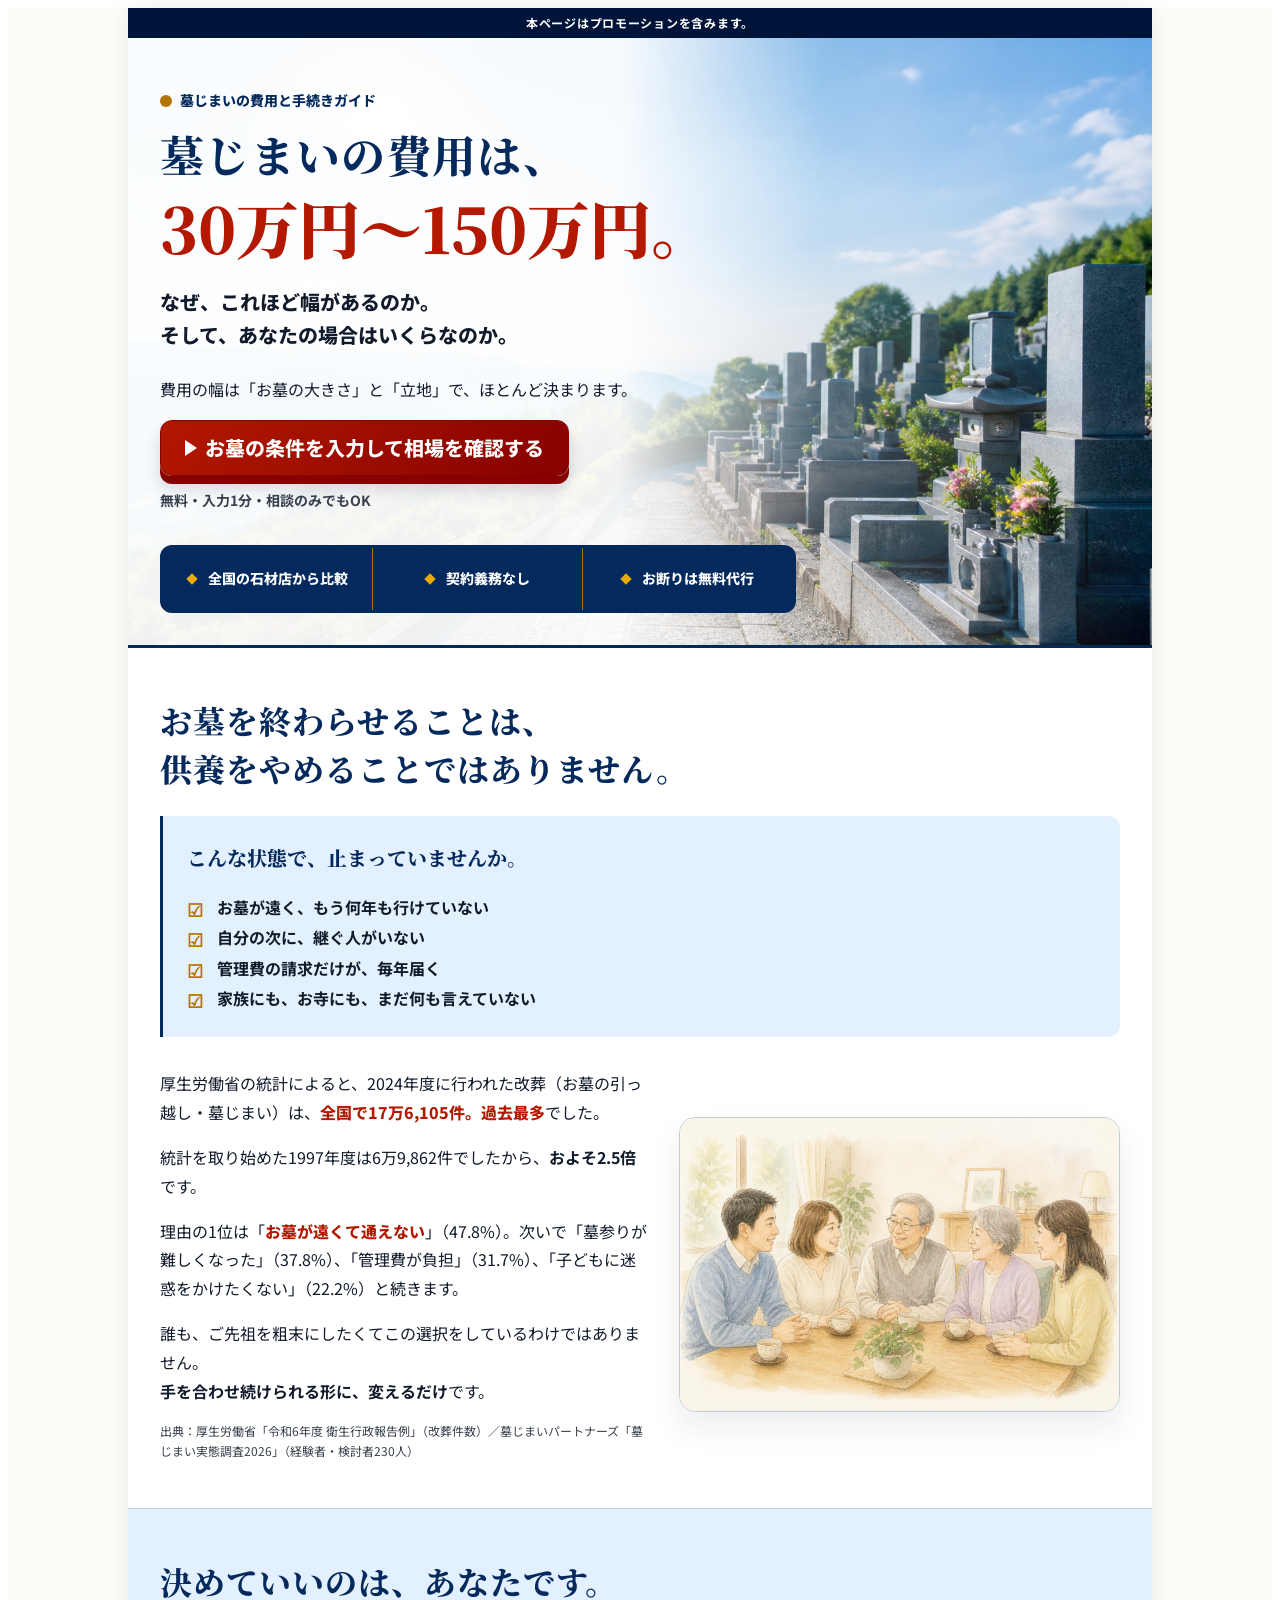
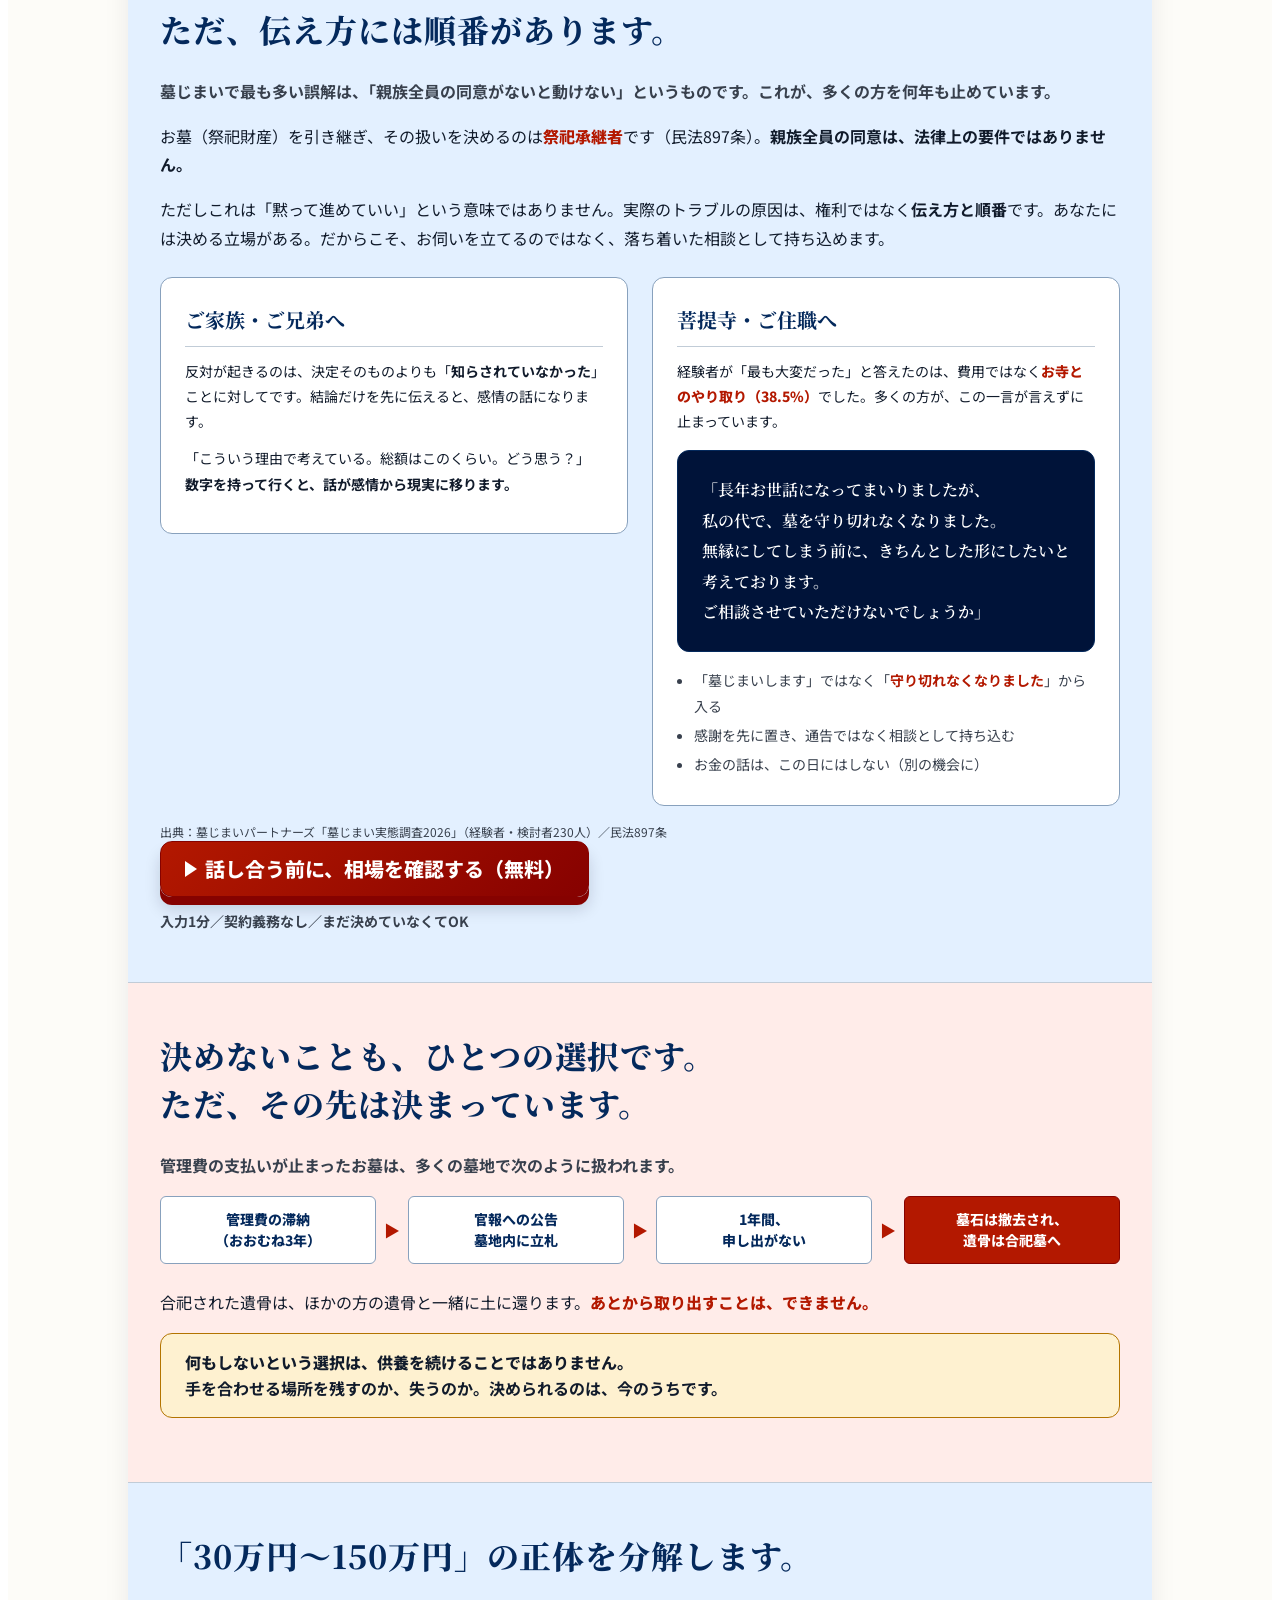
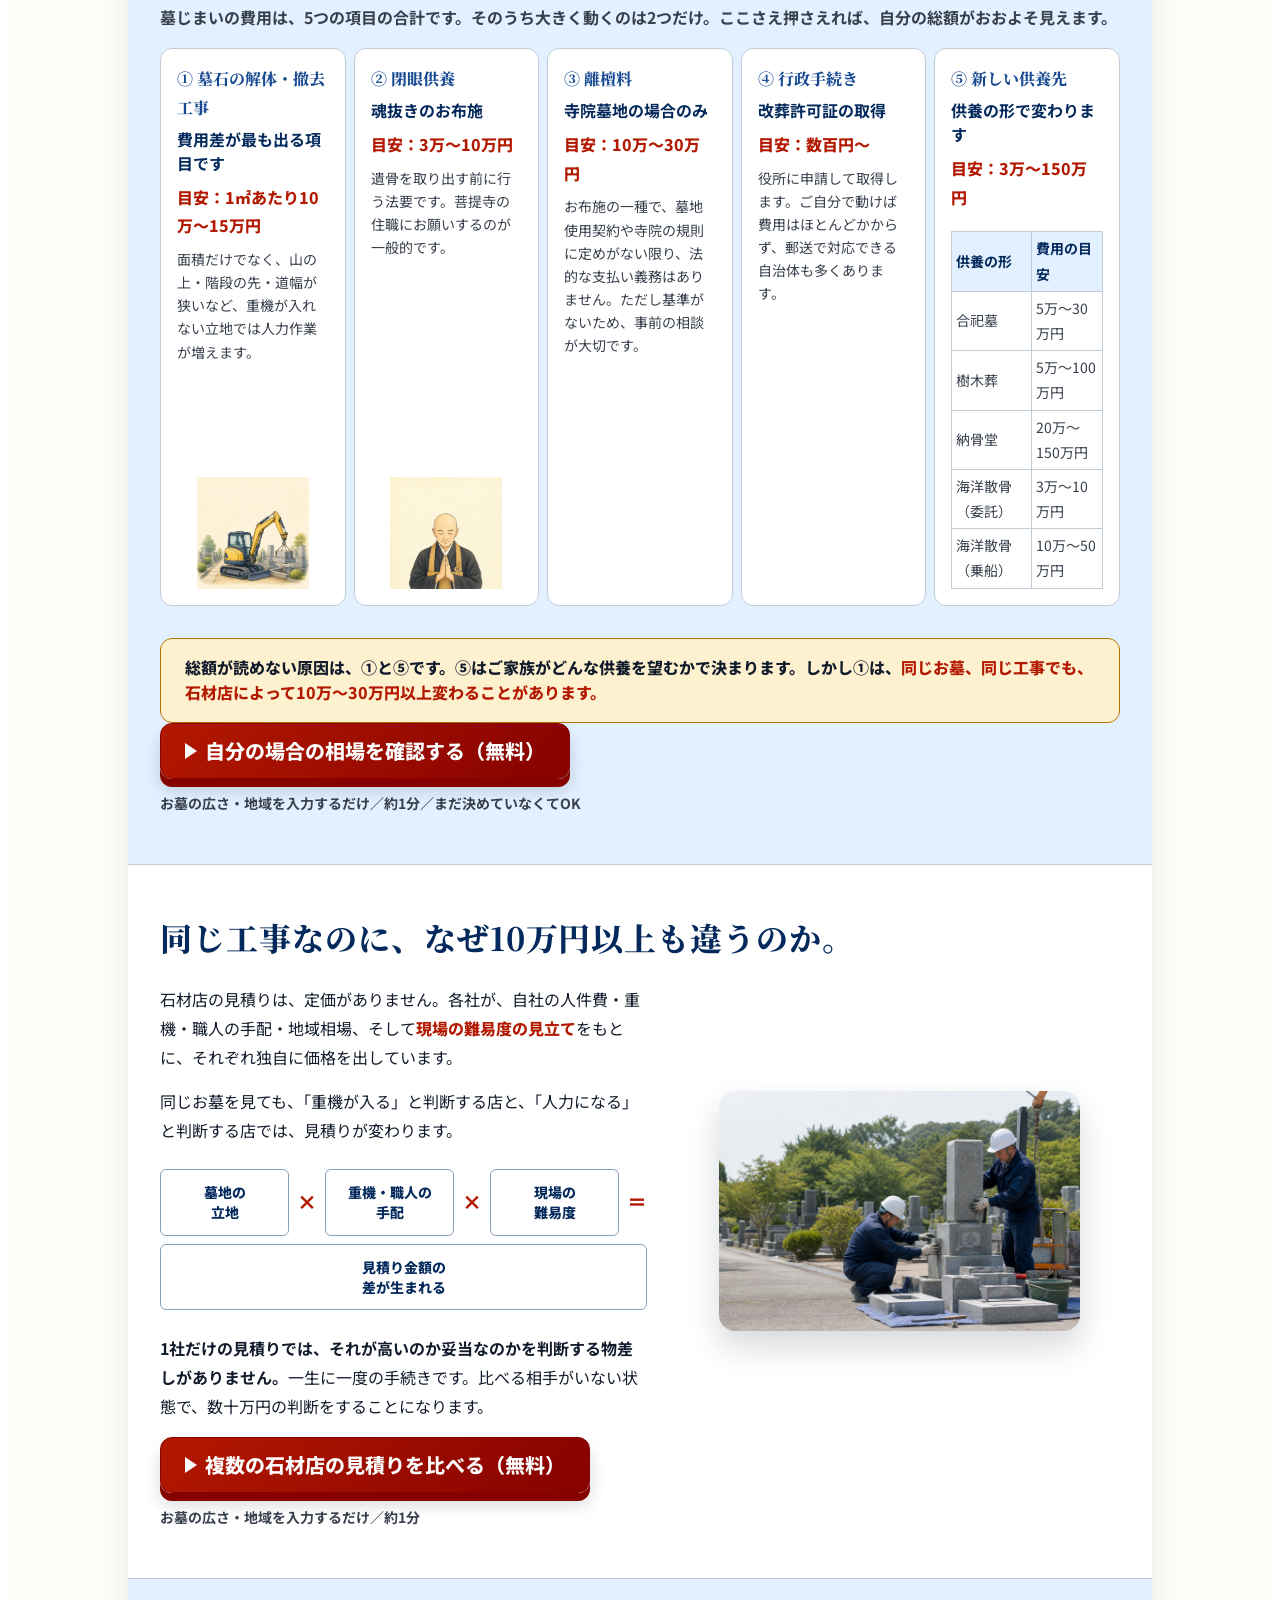
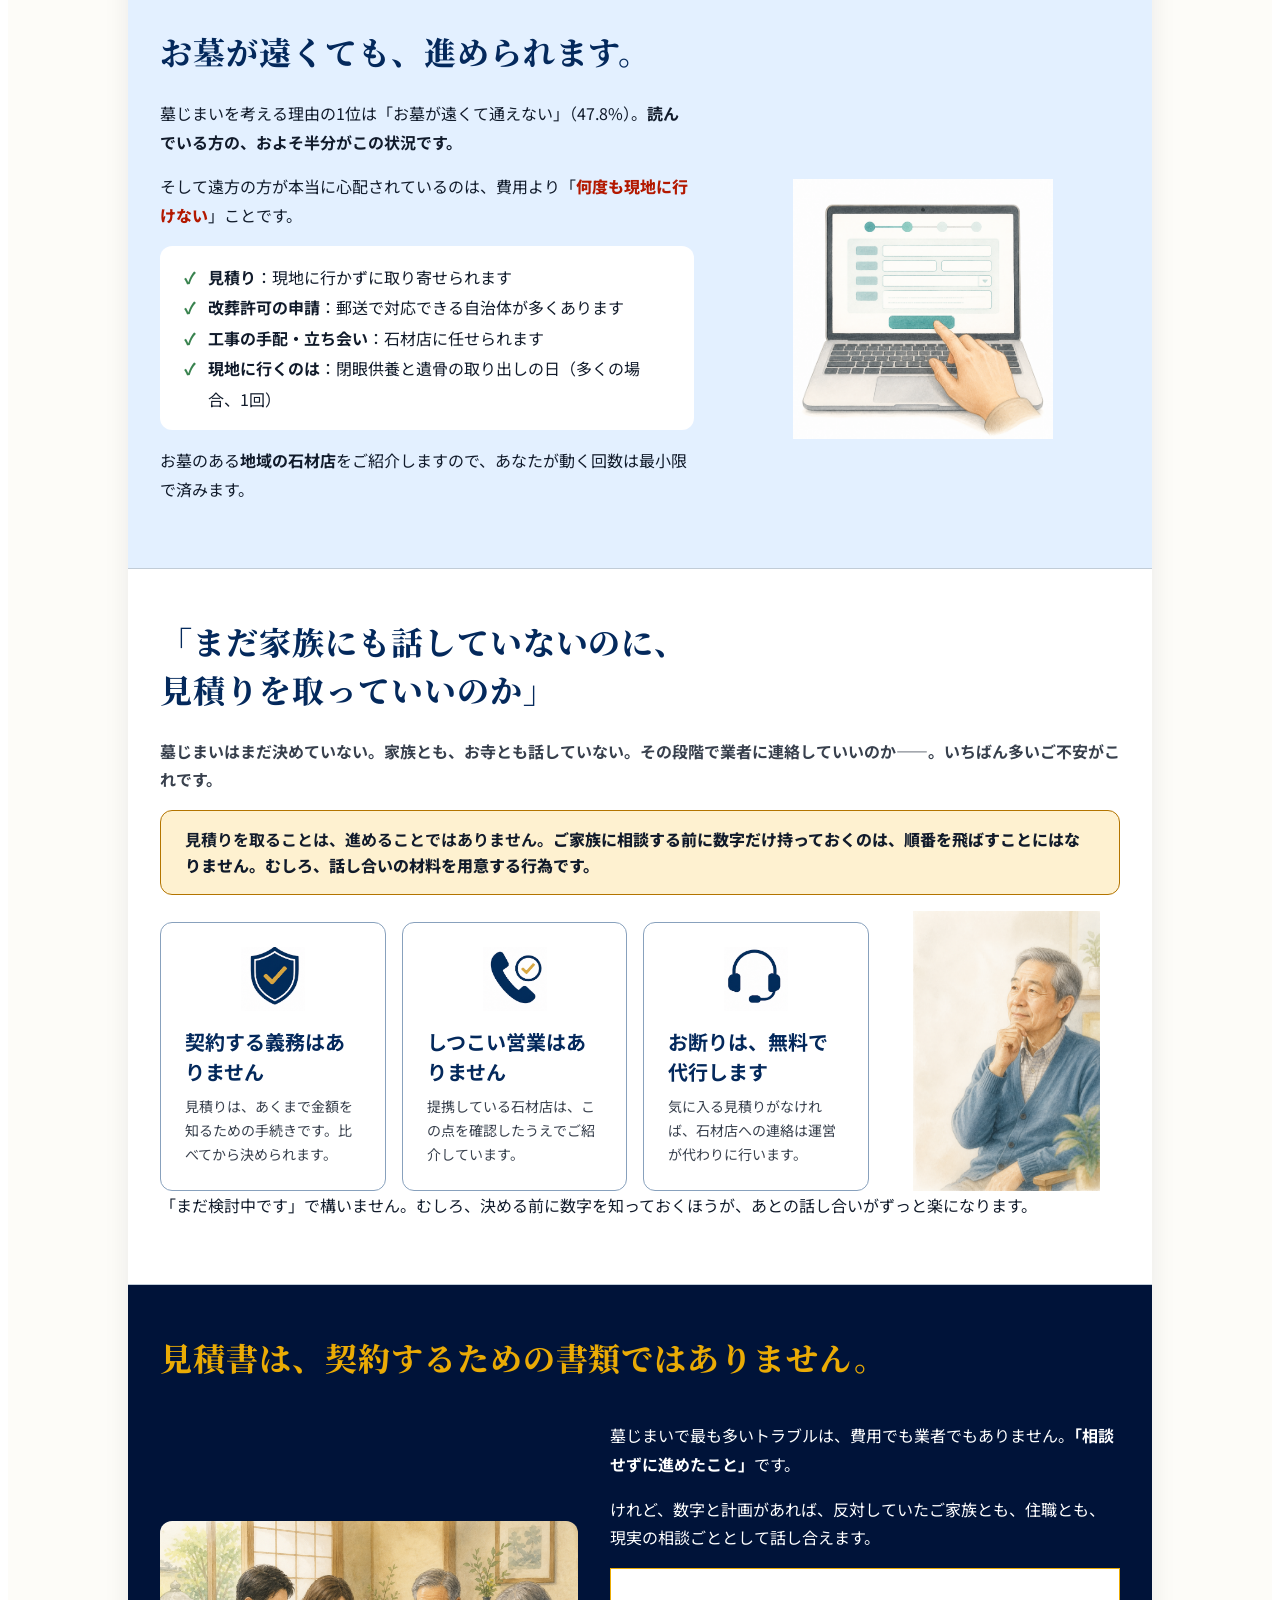
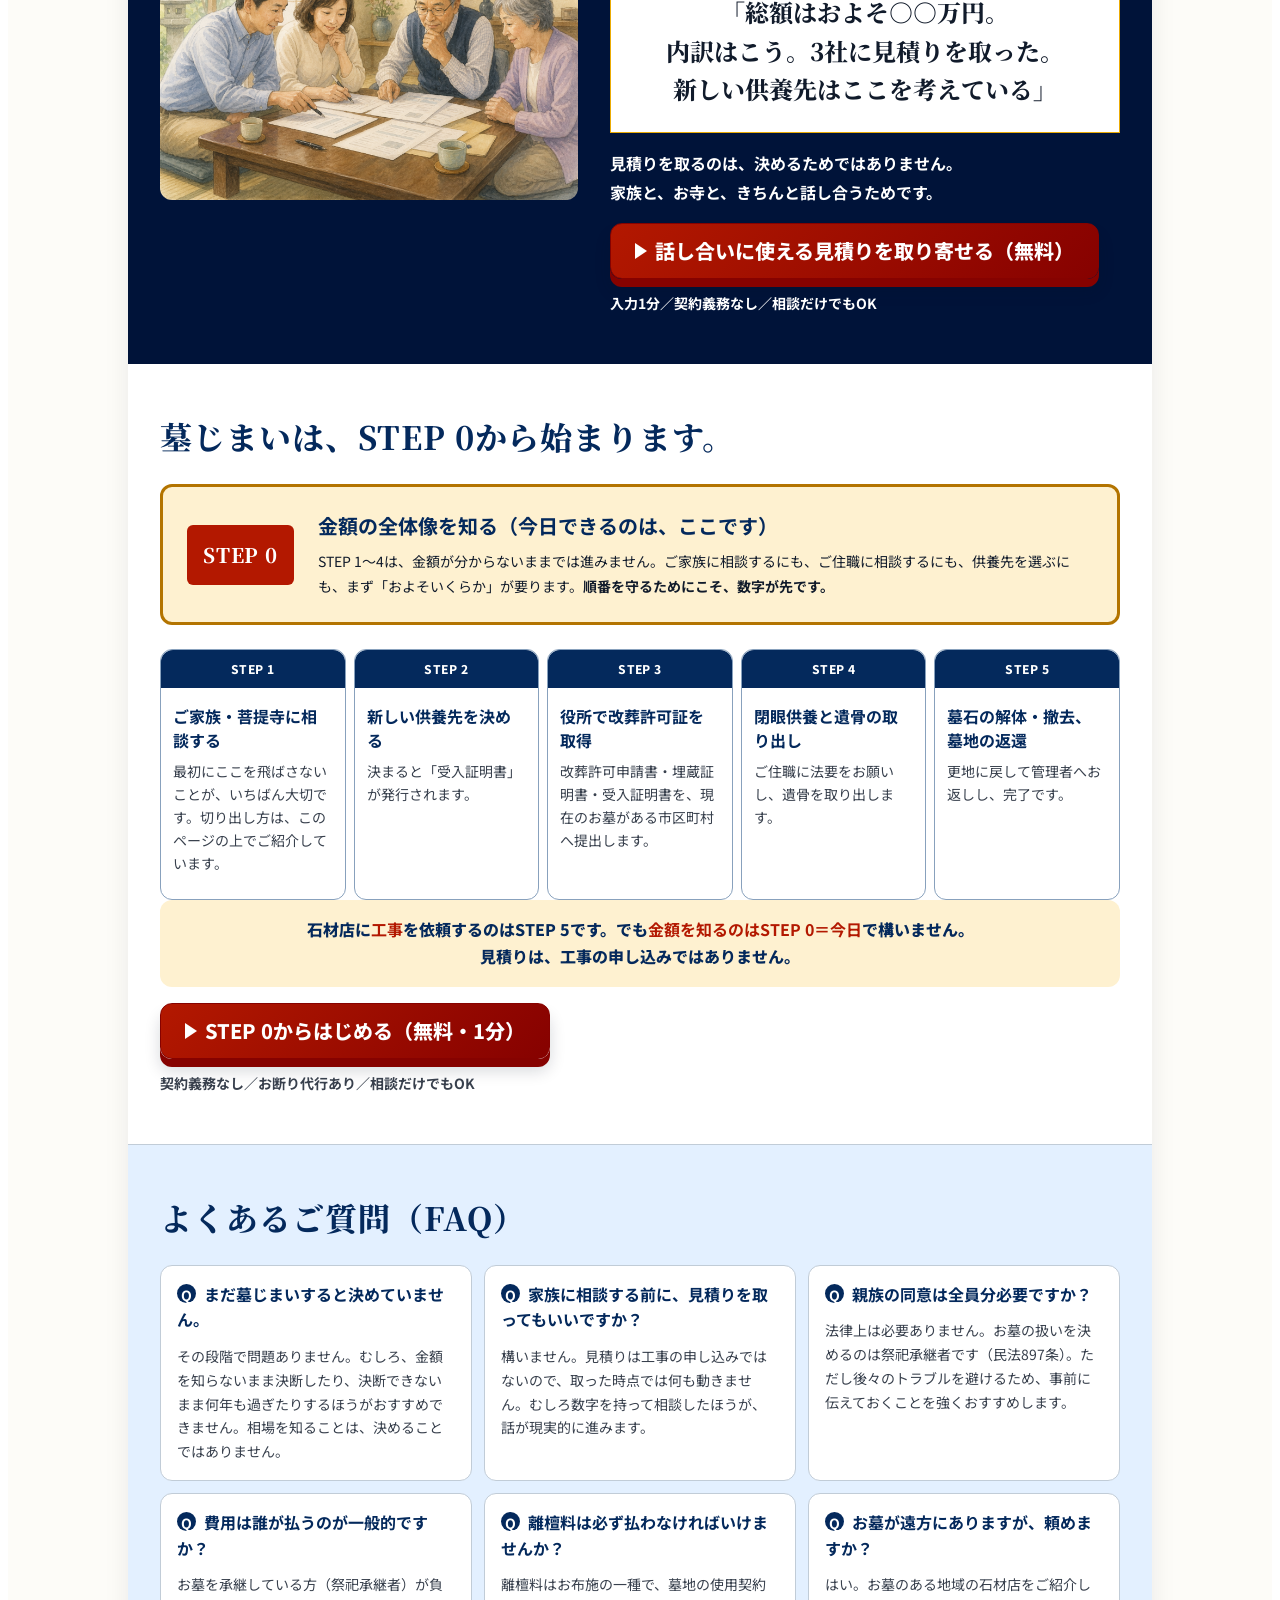
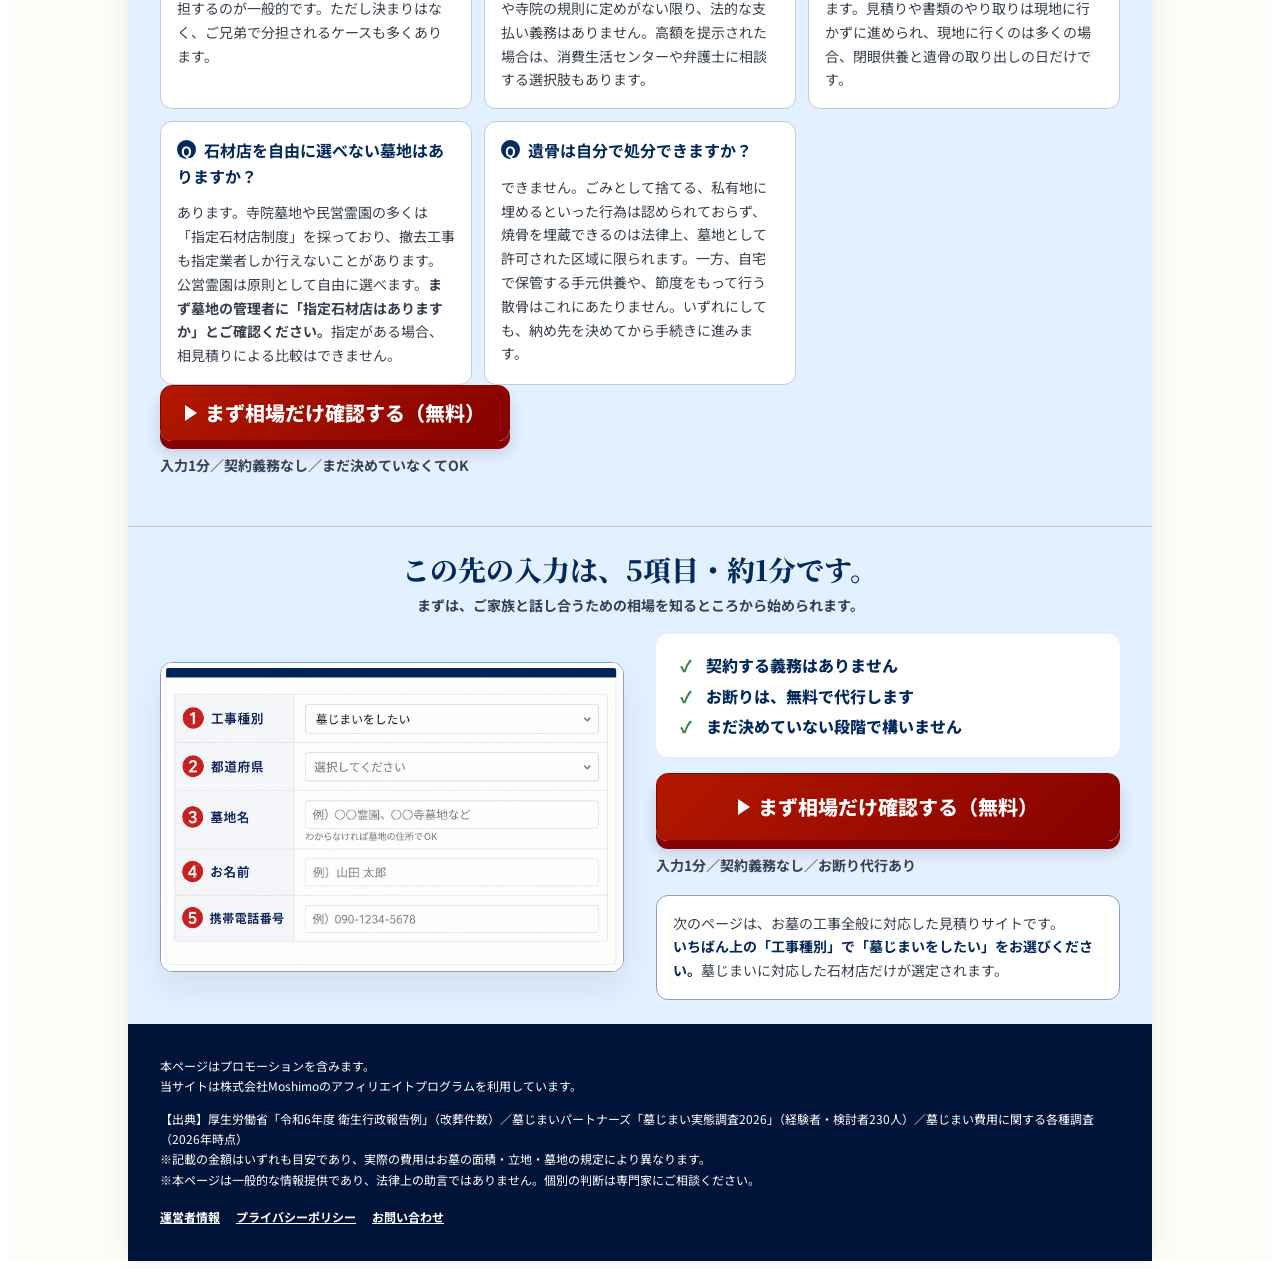
==== commit 33170231: "feat: 決断できない読者を動かす導線へLPを再設計 「費用を知りたい人」向けだったLPを、「墓じまいを決められずにいる人」 向けに組み直した。読者が実際に詰まっているのは金額ではなく、家族と 菩提" ====
--- a/index.html
+++ b/index.html
@@ -15,15 +15,11 @@
       gtag('config', 'G-4N2PPYPVKX');
     </script>
 
-    <title>墓じまいの費用は30万円〜150万円｜費用の内訳と見積りの考え方</title>
-    <meta name="description" content="墓じまいの費用目安、内訳、手続きの流れを解説。家族やお寺と話し合うために、まずは相場を確認しましょう。" />
+    <title>墓じまいの費用は30万円〜150万円｜費用の内訳と、家族・お寺への切り出し方</title>
+    <meta name="description" content="墓じまいの費用目安と内訳、家族と菩提寺への切り出し方、手続きの流れを解説。お墓の扱いを決めるのは祭祀承継者です。まずは相場を知るところから始められます。" />
     <link rel="preconnect" href="https://fonts.googleapis.com" />
     <link rel="preconnect" href="https://fonts.gstatic.com" crossorigin />
     <link href="https://fonts.googleapis.com/css2?family=Noto+Sans+JP:wght@400;500;700;800;900&family=Noto+Serif+JP:wght@600;700;900&display=swap" rel="stylesheet" />
-    <style>
-      .cta--large { font-size: var(--haka-text-lg); white-space: nowrap; }
-      @media (max-width: 520px) { .cta--large { font-size: var(--haka-text-cta-mobile); } }
-    </style>
   </head>
   <body class="haka-body">
     <main class="haka-page">
@@ -34,7 +30,7 @@
           <img class="hero__image" src="haka-jimai/images/hero-cemetery.png" alt="明るい朝の光が差す、山あいの静かな墓地" />
           <div class="hero__content">
             <p class="hero__eyebrow">墓じまいの費用と手続きガイド</p>
-            <h1 id="hero-title">墓じまいの費用は、<br /><strong>30万円〜150万円。</strong></h1>
+            <h1 id="hero-title">墓じまいの費用は、<br /><strong>30万円〜<br class="hero__br-sp" />150万円。</strong></h1>
             <p class="hero__lead">なぜ、これほど幅があるのか。<br />そして、あなたの場合はいくらなのか。</p>
             <p>費用の幅は「お墓の大きさ」と「立地」で、ほとんど決まります。</p>
             <a class="cta" data-cta="hero" href="//af.moshimo.com/af/c/click?a_id=5753856&amp;p_id=7531&amp;pc_id=21746&amp;pl_id=94358" rel="nofollow sponsored noopener" referrerpolicy="no-referrer-when-downgrade" attributionsrc target="_blank">お墓の条件を入力して相場を確認する</a>
@@ -51,16 +47,73 @@
           <div class="section__head">
             <h2 class="section__title" id="section-2-title">お墓を終わらせることは、<br />供養をやめることではありません。</h2>
           </div>
+
+          <div class="status-check">
+            <p class="status-check__title">こんな状態で、止まっていませんか。</p>
+            <ul class="status-check__list">
+              <li>お墓が遠く、もう何年も行けていない</li>
+              <li>自分の次に、継ぐ人がいない</li>
+              <li>管理費の請求だけが、毎年届く</li>
+              <li>家族にも、お寺にも、まだ何も言えていない</li>
+            </ul>
+          </div>
+
           <div class="comfort-grid">
             <div>
-              <p>厚生労働省の統計によると、2023年度に行われた改葬（お墓の引っ越し・墓じまい）は、<span class="emphasis">全国で16万6,886件。過去最多</span>でした。</p>
-              <p>統計を取り始めた1997年度から、およそ2倍です。</p>
-              <p>理由の1位は「<span class="emphasis">お墓が遠くて通えない</span>」（47.8%）。次いで「墓参りが難しくなった」「管理費が負担」「子どもに迷惑をかけたくない」と続きます。</p>
+              <p>厚生労働省の統計によると、2024年度に行われた改葬（お墓の引っ越し・墓じまい）は、<span class="emphasis">全国で17万6,105件。過去最多</span>でした。</p>
+              <p>統計を取り始めた1997年度は6万9,862件でしたから、<strong>およそ2.5倍</strong>です。</p>
+              <p>理由の1位は「<span class="emphasis">お墓が遠くて通えない</span>」（47.8%）。次いで「墓参りが難しくなった」（37.8%）、「管理費が負担」（31.7%）、「子どもに迷惑をかけたくない」（22.2%）と続きます。</p>
               <p>誰も、ご先祖を粗末にしたくてこの選択をしているわけではありません。<br /><strong>手を合わせ続けられる形に、変えるだけ</strong>です。</p>
-              <small class="small-source">出典：厚生労働省「令和5年度 衛生行政報告例」／墓じまい理由に関する民間調査</small>
+              <small class="small-source">出典：厚生労働省「令和6年度 衛生行政報告例」（改葬件数）／墓じまいパートナーズ「墓じまい実態調査2026」（経験者・検討者230人）</small>
             </div>
             <img class="comfort-grid__image" src="haka-jimai/images/family-conversation.png" alt="家族がテーブルを囲んで、穏やかに話し合っている様子" loading="lazy" />
           </div>
+        </section>
+
+        <section class="section section--pale" aria-labelledby="section-decide-title">
+          <div class="section__head">
+            <h2 class="section__title" id="section-decide-title">決めていいのは、あなたです。<br />ただ、伝え方には順番があります。</h2>
+          </div>
+          <p class="section__lead">墓じまいで最も多い誤解は、「親族全員の同意がないと動けない」というものです。これが、多くの方を何年も止めています。</p>
+
+          <p>お墓（祭祀財産）を引き継ぎ、その扱いを決めるのは<span class="emphasis">祭祀承継者</span>です（民法897条）。<strong>親族全員の同意は、法律上の要件ではありません。</strong></p>
+          <p>ただしこれは「黙って進めていい」という意味ではありません。実際のトラブルの原因は、権利ではなく<strong>伝え方と順番</strong>です。あなたには決める立場がある。だからこそ、お伺いを立てるのではなく、落ち着いた相談として持ち込めます。</p>
+
+          <div class="talk-grid">
+            <article class="talk">
+              <h3>ご家族・ご兄弟へ</h3>
+              <p>反対が起きるのは、決定そのものよりも「<strong>知らされていなかった</strong>」ことに対してです。結論だけを先に伝えると、感情の話になります。</p>
+              <p>「こういう理由で考えている。総額はこのくらい。どう思う？」<br /><strong>数字を持って行くと、話が感情から現実に移ります。</strong></p>
+            </article>
+            <article class="talk">
+              <h3>菩提寺・ご住職へ</h3>
+              <p>経験者が「最も大変だった」と答えたのは、費用ではなく<span class="emphasis">お寺とのやり取り（38.5%）</span>でした。多くの方が、この一言が言えずに止まっています。</p>
+              <blockquote class="script-box">「長年お世話になってまいりましたが、<br />私の代で、墓を守り切れなくなりました。<br />無縁にしてしまう前に、きちんとした形にしたいと考えております。<br />ご相談させていただけないでしょうか」</blockquote>
+              <ul class="script-note">
+                <li>「墓じまいします」ではなく「<strong>守り切れなくなりました</strong>」から入る</li>
+                <li>感謝を先に置き、通告ではなく相談として持ち込む</li>
+                <li>お金の話は、この日にはしない（別の機会に）</li>
+              </ul>
+            </article>
+          </div>
+          <small class="small-source">出典：墓じまいパートナーズ「墓じまい実態調査2026」（経験者・検討者230人）／民法897条</small>
+          <a class="cta" data-cta="talk" href="//af.moshimo.com/af/c/click?a_id=5753856&amp;p_id=7531&amp;pc_id=21746&amp;pl_id=94358" rel="nofollow sponsored noopener" referrerpolicy="no-referrer-when-downgrade" attributionsrc target="_blank">話し合う前に、相場を確認する（無料）</a>
+          <small class="cta-note">入力1分／契約義務なし／まだ決めていなくてOK</small>
+        </section>
+
+        <section class="section section--grave" aria-labelledby="section-fate-title">
+          <div class="section__head">
+            <h2 class="section__title" id="section-fate-title">決めないことも、ひとつの選択です。<br />ただ、その先は決まっています。</h2>
+          </div>
+          <p class="section__lead">管理費の支払いが止まったお墓は、多くの墓地で次のように扱われます。</p>
+          <div class="fate-flow" aria-label="お墓を放置した場合の流れ">
+            <span class="fate-flow__item">管理費の滞納<br />（おおむね3年）</span><span class="fate-flow__arrow" aria-hidden="true">▶</span>
+            <span class="fate-flow__item">官報への公告<br />墓地内に立札</span><span class="fate-flow__arrow" aria-hidden="true">▶</span>
+            <span class="fate-flow__item">1年間、<br />申し出がない</span><span class="fate-flow__arrow" aria-hidden="true">▶</span>
+            <span class="fate-flow__item fate-flow__item--end">墓石は撤去され、<br />遺骨は合祀墓へ</span>
+          </div>
+          <p>合祀された遺骨は、ほかの方の遺骨と一緒に土に還ります。<span class="emphasis">あとから取り出すことは、できません。</span></p>
+          <p class="alert-box">何もしないという選択は、供養を続けることではありません。<br /><strong>手を合わせる場所を残すのか、失うのか。決められるのは、今のうちです。</strong></p>
         </section>
 
         <section class="section section--pale" aria-labelledby="section-3-title">
@@ -83,19 +136,17 @@
               <p>遺骨を取り出す前に行う法要です。菩提寺の住職にお願いするのが一般的です。</p>
               <img class="cost-card__image" src="haka-jimai/images/cost-priest.png" alt="手を合わせる僧侶のイラスト" loading="lazy" />
             </article>
-            <article class="cost-card">
+            <article class="cost-card cost-card--compact">
               <span class="cost-card__num">③ 離檀料</span>
               <h3>寺院墓地の場合のみ</h3>
               <span class="cost-card__price">目安：10万〜30万円</span>
-              <p>墓地使用契約や寺院の規則に定めがない限り、法的な支払い義務はありません。ただし基準がないため、事前の相談が大切です。</p>
-              <img class="cost-card__image" src="haka-jimai/images/cost-cash.png" alt="費用を表す紙幣と硬貨のイラスト" loading="lazy" />
-            </article>
-            <article class="cost-card">
+              <p>お布施の一種で、墓地使用契約や寺院の規則に定めがない限り、法的な支払い義務はありません。ただし基準がないため、事前の相談が大切です。</p>
+            </article>
+            <article class="cost-card cost-card--compact">
               <span class="cost-card__num">④ 行政手続き</span>
               <h3>改葬許可証の取得</h3>
               <span class="cost-card__price">目安：数百円〜</span>
-              <p>役所に申請して取得します。ご自分で動けば、費用はほとんどかかりません。</p>
-              <img class="cost-card__image" src="haka-jimai/images/cost-document.png" alt="改葬許可の手続き書類のイラスト" loading="lazy" />
+              <p>役所に申請して取得します。ご自分で動けば費用はほとんどかからず、郵送で対応できる自治体も多くあります。</p>
             </article>
             <article class="cost-card">
               <span class="cost-card__num">⑤ 新しい供養先</span>
@@ -107,12 +158,15 @@
                   <tr><td>合祀墓</td><td>5万〜30万円</td></tr>
                   <tr><td>樹木葬</td><td>5万〜100万円</td></tr>
                   <tr><td>納骨堂</td><td>20万〜150万円</td></tr>
-                  <tr><td>海洋散骨</td><td>3万〜5万円</td></tr>
+                  <tr><td>海洋散骨（委託）</td><td>3万〜10万円</td></tr>
+                  <tr><td>海洋散骨（乗船）</td><td>10万〜50万円</td></tr>
                 </tbody>
               </table>
             </article>
           </div>
           <aside class="alert-box">総額が読めない原因は、①と⑤です。⑤はご家族がどんな供養を望むかで決まります。しかし①は、<span class="emphasis">同じお墓、同じ工事でも、石材店によって10万〜30万円以上変わることがあります。</span></aside>
+          <a class="cta" data-cta="cost" href="//af.moshimo.com/af/c/click?a_id=5753856&amp;p_id=7531&amp;pc_id=21746&amp;pl_id=94358" rel="nofollow sponsored noopener" referrerpolicy="no-referrer-when-downgrade" attributionsrc target="_blank">自分の場合の相場を確認する（無料）</a>
+          <small class="cta-note">お墓の広さ・地域を入力するだけ／約1分／まだ決めていなくてOK</small>
         </section>
 
         <section class="section" aria-labelledby="section-4-title">
@@ -133,15 +187,36 @@
             </div>
             <figure class="compare__photo"><img src="haka-jimai/images/stonemasons.png" alt="墓石の解体を丁寧に行う石材店の作業員" loading="lazy" /></figure>
           </div>
-          <a class="cta" data-cta="comparison" href="//af.moshimo.com/af/c/click?a_id=5753856&amp;p_id=7531&amp;pc_id=21746&amp;pl_id=94358" rel="nofollow sponsored noopener" referrerpolicy="no-referrer-when-downgrade" attributionsrc target="_blank">複数の石材店の見積りを取り寄せる（無料）</a>
+          <a class="cta" data-cta="comparison" href="//af.moshimo.com/af/c/click?a_id=5753856&amp;p_id=7531&amp;pc_id=21746&amp;pl_id=94358" rel="nofollow sponsored noopener" referrerpolicy="no-referrer-when-downgrade" attributionsrc target="_blank">複数の石材店の見積りを比べる（無料）</a>
           <small class="cta-note">お墓の広さ・地域を入力するだけ／約1分</small>
         </section>
 
-        <section class="section section--pale" aria-labelledby="section-5-title">
-          <div class="section__head">
-            <h2 class="section__title" id="section-5-title">「見積りを取ったら、断りにくいのでは？」</h2>
-          </div>
-          <p class="section__lead">墓じまいはまだ決めていない。家族とも話していない。その段階で業者に連絡したら、断れなくなるのではないか——。いちばん多いご不安がこれです。</p>
+        <section class="section section--pale" aria-labelledby="section-remote-title">
+          <div class="section__head">
+            <h2 class="section__title" id="section-remote-title">お墓が遠くても、進められます。</h2>
+          </div>
+          <div class="remote-grid">
+            <div>
+              <p>墓じまいを考える理由の1位は「お墓が遠くて通えない」（47.8%）。<strong>読んでいる方の、およそ半分がこの状況です。</strong></p>
+              <p>そして遠方の方が本当に心配されているのは、費用より「<span class="emphasis">何度も現地に行けない</span>」ことです。</p>
+              <ul class="remote-list">
+                <li><strong>見積り</strong>：現地に行かずに取り寄せられます</li>
+                <li><strong>改葬許可の申請</strong>：郵送で対応できる自治体が多くあります</li>
+                <li><strong>工事の手配・立ち会い</strong>：石材店に任せられます</li>
+                <li><strong>現地に行くのは</strong>：閉眼供養と遺骨の取り出しの日（多くの場合、1回）</li>
+              </ul>
+              <p>お墓のある<strong>地域の石材店</strong>をご紹介しますので、あなたが動く回数は最小限で済みます。</p>
+            </div>
+            <img class="remote-grid__image" src="haka-jimai/images/step-laptop.png" alt="自宅のパソコンで手続きを調べる様子のイラスト" loading="lazy" />
+          </div>
+        </section>
+
+        <section class="section" aria-labelledby="section-5-title">
+          <div class="section__head">
+            <h2 class="section__title" id="section-5-title">「まだ家族にも話していないのに、<br />見積りを取っていいのか」</h2>
+          </div>
+          <p class="section__lead">墓じまいはまだ決めていない。家族とも、お寺とも話していない。その段階で業者に連絡していいのか——。いちばん多いご不安がこれです。</p>
+          <p class="alert-box"><strong>見積りを取ることは、進めることではありません。</strong>ご家族に相談する前に数字だけ持っておくのは、順番を飛ばすことにはなりません。むしろ、話し合いの材料を用意する行為です。</p>
           <div class="assurance-layout">
             <div class="assurance-grid">
               <article class="assurance"><span class="assurance__icon assurance__icon--shield" aria-hidden="true"></span><h3>契約する義務はありません</h3><p>見積りは、あくまで金額を知るための手続きです。比べてから決められます。</p></article>
@@ -150,7 +225,7 @@
             </div>
             <img class="assurance-layout__senior" src="haka-jimai/images/senior-worried.png" alt="見積りについて考える高齢の男性" loading="lazy" />
           </div>
-          <p class="alert-box">「まだ検討中です」で構いません。むしろ、決める前に数字を知っておくほうが、あとの話し合いがずっと楽になります。</p>
+          <p>「まだ検討中です」で構いません。むしろ、決める前に数字を知っておくほうが、あとの話し合いがずっと楽になります。</p>
         </section>
 
         <section class="idea" aria-labelledby="section-6-title">
@@ -172,16 +247,27 @@
 
         <section class="section" aria-labelledby="section-7-title">
           <div class="section__head">
-            <h2 class="section__title" id="section-7-title">墓じまいは、5つのステップで進みます。</h2>
-          </div>
+            <h2 class="section__title" id="section-7-title">墓じまいは、STEP 0から始まります。</h2>
+          </div>
+
+          <div class="step-zero">
+            <span class="step-zero__badge">STEP 0</span>
+            <div class="step-zero__body">
+              <h3>金額の全体像を知る（今日できるのは、ここです）</h3>
+              <p>STEP 1〜4は、金額が分からないままでは進みません。ご家族に相談するにも、ご住職に相談するにも、供養先を選ぶにも、まず「およそいくらか」が要ります。<strong>順番を守るためにこそ、数字が先です。</strong></p>
+            </div>
+          </div>
+
           <div class="steps">
-            <article class="step"><h3>ご家族・菩提寺に相談する</h3><p>最初にここを飛ばさないことが、いちばん大切です。</p><img class="step__image" src="haka-jimai/images/cost-priest.png" alt="相談と供養のイメージ" loading="lazy" /></article>
-            <article class="step"><h3>新しい供養先を決める</h3><p>決まると「受入証明書」が発行されます。</p><img class="step__image" src="haka-jimai/images/step-laptop.png" alt="供養先を調べるパソコンのイラスト" loading="lazy" /></article>
-            <article class="step"><h3>役所で改葬許可証を取得</h3><p>必要書類を現在のお墓がある市区町村へ提出します。</p><img class="step__image" src="haka-jimai/images/step-permit.png" alt="申請書類と虫眼鏡のイラスト" loading="lazy" /></article>
-            <article class="step"><h3>閉眼供養と遺骨の取り出し</h3><p>住職に法要をお願いし、遺骨を取り出します。</p><img class="step__image" src="haka-jimai/images/step-family-consult.png" alt="家族で相談するイラスト" loading="lazy" /></article>
-            <article class="step"><h3>墓石の解体・撤去、墓地の返還</h3><p>更地に戻して管理者へお返しし、完了です。</p><img class="step__image" src="haka-jimai/images/cost-excavator.png" alt="解体工事の重機のイラスト" loading="lazy" /></article>
-          </div>
-          <p class="steps-note">この中で石材店に依頼するのはSTEP 5（と、STEP 4の立ち会い）です。</p>
+            <article class="step"><h3>ご家族・菩提寺に相談する</h3><p>最初にここを飛ばさないことが、いちばん大切です。切り出し方は、このページの上でご紹介しています。</p></article>
+            <article class="step"><h3>新しい供養先を決める</h3><p>決まると「受入証明書」が発行されます。</p></article>
+            <article class="step"><h3>役所で改葬許可証を取得</h3><p>改葬許可申請書・埋蔵証明書・受入証明書を、現在のお墓がある市区町村へ提出します。</p></article>
+            <article class="step"><h3>閉眼供養と遺骨の取り出し</h3><p>ご住職に法要をお願いし、遺骨を取り出します。</p></article>
+            <article class="step"><h3>墓石の解体・撤去、墓地の返還</h3><p>更地に戻して管理者へお返しし、完了です。</p></article>
+          </div>
+          <p class="steps-note">石材店に<strong>工事</strong>を依頼するのはSTEP 5です。でも<strong>金額を知るのはSTEP 0＝今日</strong>で構いません。<br />見積りは、工事の申し込みではありません。</p>
+          <a class="cta" data-cta="steps" href="//af.moshimo.com/af/c/click?a_id=5753856&amp;p_id=7531&amp;pc_id=21746&amp;pl_id=94358" rel="nofollow sponsored noopener" referrerpolicy="no-referrer-when-downgrade" attributionsrc target="_blank">STEP 0からはじめる（無料・1分）</a>
+          <small class="cta-note">契約義務なし／お断り代行あり／相談だけでもOK</small>
         </section>
 
         <section class="section section--pale" aria-labelledby="section-8-title">
@@ -189,13 +275,17 @@
             <h2 class="section__title" id="section-8-title">よくあるご質問（FAQ）</h2>
           </div>
           <div class="faq-grid">
-            <article class="faq"><h3>費用は誰が払うのが一般的ですか？</h3><p>お墓を承継している方が負担するのが一般的です。ただし決まりはなく、ご兄弟で分担されるケースも多くあります。</p></article>
-            <article class="faq"><h3>離檀料は必ず払わなければいけませんか？</h3><p>墓地の使用契約や寺院の規則に定めがない限り、法的な支払い義務はありません。高額を提示された場合は専門家に相談する選択肢もあります。</p></article>
-            <article class="faq"><h3>遺骨は自分で処分できますか？</h3><p>できません。遺骨は法律で定められた場所へ納める必要があります。認められた供養先をお選びください。</p></article>
-            <article class="faq"><h3>お墓が遠方にありますが、頼めますか？</h3><p>はい。お墓のある地域の石材店をご紹介します。現地に何度も足を運ぶ必要はありません。</p></article>
-            <article class="faq"><h3>民営霊園にお墓がありますが利用できますか？</h3><p>指定石材店の制度がある民営霊園の場合、ご紹介できないことがあります。ご不明な場合は墓地名を入力してご確認ください。</p></article>
-            <article class="faq"><h3>まだ墓じまいすると決めていません。</h3><p>その段階で問題ありません。むしろ金額を知らないまま決断することのほうがおすすめできません。</p></article>
-          </div>
+            <article class="faq"><h3>まだ墓じまいすると決めていません。</h3><p>その段階で問題ありません。むしろ、金額を知らないまま決断したり、決断できないまま何年も過ぎたりするほうがおすすめできません。相場を知ることは、決めることではありません。</p></article>
+            <article class="faq"><h3>家族に相談する前に、見積りを取ってもいいですか？</h3><p>構いません。見積りは工事の申し込みではないので、取った時点では何も動きません。むしろ数字を持って相談したほうが、話が現実的に進みます。</p></article>
+            <article class="faq"><h3>親族の同意は全員分必要ですか？</h3><p>法律上は必要ありません。お墓の扱いを決めるのは祭祀承継者です（民法897条）。ただし後々のトラブルを避けるため、事前に伝えておくことを強くおすすめします。</p></article>
+            <article class="faq"><h3>費用は誰が払うのが一般的ですか？</h3><p>お墓を承継している方（祭祀承継者）が負担するのが一般的です。ただし決まりはなく、ご兄弟で分担されるケースも多くあります。</p></article>
+            <article class="faq"><h3>離檀料は必ず払わなければいけませんか？</h3><p>離檀料はお布施の一種で、墓地の使用契約や寺院の規則に定めがない限り、法的な支払い義務はありません。高額を提示された場合は、消費生活センターや弁護士に相談する選択肢もあります。</p></article>
+            <article class="faq"><h3>お墓が遠方にありますが、頼めますか？</h3><p>はい。お墓のある地域の石材店をご紹介します。見積りや書類のやり取りは現地に行かずに進められ、現地に行くのは多くの場合、閉眼供養と遺骨の取り出しの日だけです。</p></article>
+            <article class="faq"><h3>石材店を自由に選べない墓地はありますか？</h3><p>あります。寺院墓地や民営霊園の多くは「指定石材店制度」を採っており、撤去工事も指定業者しか行えないことがあります。公営霊園は原則として自由に選べます。<strong>まず墓地の管理者に「指定石材店はありますか」とご確認ください。</strong>指定がある場合、相見積りによる比較はできません。</p></article>
+            <article class="faq"><h3>遺骨は自分で処分できますか？</h3><p>できません。ごみとして捨てる、私有地に埋めるといった行為は認められておらず、焼骨を埋蔵できるのは法律上、墓地として許可された区域に限られます。一方、自宅で保管する手元供養や、節度をもって行う散骨はこれにあたりません。いずれにしても、納め先を決めてから手続きに進みます。</p></article>
+          </div>
+          <a class="cta" data-cta="faq" href="//af.moshimo.com/af/c/click?a_id=5753856&amp;p_id=7531&amp;pc_id=21746&amp;pl_id=94358" rel="nofollow sponsored noopener" referrerpolicy="no-referrer-when-downgrade" attributionsrc target="_blank">まず相場だけ確認する（無料）</a>
+          <small class="cta-note">入力1分／契約義務なし／まだ決めていなくてOK</small>
         </section>
 
         <section class="final-cta" aria-labelledby="section-9-title">
@@ -206,23 +296,45 @@
               <img class="form-guide__image" src="haka-jimai/images/form-guide.png?v=20260815" alt="工事種別、都道府県、墓地名、お名前、携帯電話番号の5項目が並ぶ見積りフォームの入力例" loading="lazy" />
             </figure>
             <div>
-              <aside class="final-caution"><strong>ご注意：</strong>次のページは、お墓全般の見積りサイトです。<br /><strong>いちばん上の「工事種別」で「墓じまいをしたい」を必ずお選びください。</strong><br />墓じまいに対応した石材店だけが選定されます。</aside>
-              <p></p>
-              <a class="cta cta--large" data-cta="final" href="//af.moshimo.com/af/c/click?a_id=5753856&amp;p_id=7531&amp;pc_id=21746&amp;pl_id=94358" rel="nofollow sponsored noopener" referrerpolicy="no-referrer-when-downgrade" attributionsrc target="_blank">無料で墓じまいの見積りを取り寄せる</a>
+              <ul class="final-assure">
+                <li>契約する義務はありません</li>
+                <li>お断りは、無料で代行します</li>
+                <li>まだ決めていない段階で構いません</li>
+              </ul>
+              <a class="cta cta--large" data-cta="final" href="//af.moshimo.com/af/c/click?a_id=5753856&amp;p_id=7531&amp;pc_id=21746&amp;pl_id=94358" rel="nofollow sponsored noopener" referrerpolicy="no-referrer-when-downgrade" attributionsrc target="_blank">まず相場だけ確認する（無料）</a>
               <small class="cta-note">入力1分／契約義務なし／お断り代行あり</small>
+              <aside class="final-guide">次のページは、お墓の工事全般に対応した見積りサイトです。<br /><strong>いちばん上の「工事種別」で「墓じまいをしたい」をお選びください。</strong>墓じまいに対応した石材店だけが選定されます。</aside>
             </div>
           </div>
         </section>
 
         <footer class="footer">
           <p>本ページはプロモーションを含みます。<br />当サイトは株式会社Moshimoのアフィリエイトプログラムを利用しています。</p>
-          <p>【費用相場の出典】厚生労働省「令和5年度 衛生行政報告例」（改葬件数）／墓じまい費用に関する各種調査（2026年時点）<br />※記載の金額はいずれも目安であり、実際の費用はお墓の面積・立地・墓地の規定により異なります。</p>
-          <nav aria-label="フッターナビゲーション"><a href="/about/">運営者情報</a><a href="/privacy/">プライバシーポリシー</a><a href="/disclosure/">お問い合わせ</a></nav>
+          <p>【出典】厚生労働省「令和6年度 衛生行政報告例」（改葬件数）／墓じまいパートナーズ「墓じまい実態調査2026」（経験者・検討者230人）／墓じまい費用に関する各種調査（2026年時点）<br />※記載の金額はいずれも目安であり、実際の費用はお墓の面積・立地・墓地の規定により異なります。<br />※本ページは一般的な情報提供であり、法律上の助言ではありません。個別の判断は専門家にご相談ください。</p>
+          <nav aria-label="フッターナビゲーション"><a href="/about/">運営者情報</a><a href="/privacy/">プライバシーポリシー</a><a href="/contact/">お問い合わせ</a></nav>
           <!-- もしもアフィリエイト インプレッション計測 -->
           <img src="//i.moshimo.com/af/i/impression?a_id=5753856&amp;p_id=7531&amp;pc_id=21746&amp;pl_id=94358" width="1" height="1" style="border:none;" alt="" aria-hidden="true" />
         </footer>
       </div>
     </main>
+
+    <script type="application/ld+json">
+    {
+      "@context": "https://schema.org",
+      "@type": "FAQPage",
+      "mainEntity": [
+        {"@type":"Question","name":"まだ墓じまいすると決めていません。","acceptedAnswer":{"@type":"Answer","text":"その段階で問題ありません。むしろ、金額を知らないまま決断したり、決断できないまま何年も過ぎたりするほうがおすすめできません。相場を知ることは、決めることではありません。"}},
+        {"@type":"Question","name":"家族に相談する前に、見積りを取ってもいいですか？","acceptedAnswer":{"@type":"Answer","text":"構いません。見積りは工事の申し込みではないので、取った時点では何も動きません。むしろ数字を持って相談したほうが、話が現実的に進みます。"}},
+        {"@type":"Question","name":"親族の同意は全員分必要ですか？","acceptedAnswer":{"@type":"Answer","text":"法律上は必要ありません。お墓の扱いを決めるのは祭祀承継者です（民法897条）。ただし後々のトラブルを避けるため、事前に伝えておくことを強くおすすめします。"}},
+        {"@type":"Question","name":"費用は誰が払うのが一般的ですか？","acceptedAnswer":{"@type":"Answer","text":"お墓を承継している方（祭祀承継者）が負担するのが一般的です。ただし決まりはなく、ご兄弟で分担されるケースも多くあります。"}},
+        {"@type":"Question","name":"離檀料は必ず払わなければいけませんか？","acceptedAnswer":{"@type":"Answer","text":"離檀料はお布施の一種で、墓地の使用契約や寺院の規則に定めがない限り、法的な支払い義務はありません。高額を提示された場合は、消費生活センターや弁護士に相談する選択肢もあります。"}},
+        {"@type":"Question","name":"お墓が遠方にありますが、頼めますか？","acceptedAnswer":{"@type":"Answer","text":"はい。お墓のある地域の石材店をご紹介します。見積りや書類のやり取りは現地に行かずに進められ、現地に行くのは多くの場合、閉眼供養と遺骨の取り出しの日だけです。"}},
+        {"@type":"Question","name":"石材店を自由に選べない墓地はありますか？","acceptedAnswer":{"@type":"Answer","text":"あります。寺院墓地や民営霊園の多くは指定石材店制度を採っており、撤去工事も指定業者しか行えないことがあります。公営霊園は原則として自由に選べます。まず墓地の管理者に指定石材店の有無をご確認ください。"}},
+        {"@type":"Question","name":"遺骨は自分で処分できますか？","acceptedAnswer":{"@type":"Answer","text":"できません。ごみとして捨てる、私有地に埋めるといった行為は認められておらず、焼骨を埋蔵できるのは法律上、墓地として許可された区域に限られます。一方、自宅で保管する手元供養や、節度をもって行う散骨はこれにあたりません。"}}
+      ]
+    }
+    </script>
+
     <script>
       // アフィリエイトリンクのクリックを GA4 に送信する
       (function () {
@@ -257,4 +369,3 @@
     </script>
   </body>
 </html>
-
--- a/styles/haka-jimai.css
+++ b/styles/haka-jimai.css
@@ -124,6 +124,9 @@
   letter-spacing: 0;
 }
 
+/* 狭幅で「円。」だけが3行目に落ちるのを防ぐ、意図した改行 */
+.hero__br-sp { display: none; }
+
 .hero__lead {
   margin: var(--haka-space-md) 0 var(--haka-space-lg);
   font-size: var(--haka-text-lg);
@@ -162,7 +165,7 @@
   width: 100%;
   min-height: 68px;
   font-size: var(--haka-text-lg);
-  white-space: nowrap;
+  white-space: normal;
 }
 
 .cta-note {
@@ -321,12 +324,100 @@
 .idea .cta-note { color: var(--haka-paper); }
 
 .steps { display: grid; grid-template-columns: repeat(5, minmax(0, 1fr)); gap: var(--haka-space-xs); counter-reset: steps; }
-.step { position: relative; display: flex; min-height: 290px; flex-direction: column; padding: var(--haka-space-lg) var(--haka-space-sm); border: var(--haka-rule-thin) solid var(--haka-rule-strong); border-radius: var(--haka-radius-md); background: var(--haka-paper); }
+.step { position: relative; display: flex; min-height: 176px; flex-direction: column; padding: var(--haka-space-lg) var(--haka-space-sm); border: var(--haka-rule-thin) solid var(--haka-rule-strong); border-radius: var(--haka-radius-md); background: var(--haka-paper); }
 .step::before { display: block; margin: calc(var(--haka-space-lg) * -1) calc(var(--haka-space-sm) * -1) var(--haka-space-md); padding: var(--haka-space-xs); border-radius: var(--haka-radius-md) var(--haka-radius-md) 0 0; background: var(--haka-navy); color: var(--haka-paper); content: "STEP " counter(steps); counter-increment: steps; font-size: var(--haka-text-xs); font-weight: 800; letter-spacing: 0.04em; text-align: center; }
 .step h3 { margin: 0 0 var(--haka-space-xs); color: var(--haka-navy); font-size: var(--haka-text-base); line-height: 1.5; }
 .step p { margin: 0; color: var(--haka-ink-soft); font-size: var(--haka-text-sm); line-height: 1.65; }
-.step__image { width: 100%; height: 98px; margin-top: auto; object-fit: contain; object-position: center bottom; }
-.steps-note { margin: var(--haka-space-lg) 0 0; color: var(--haka-navy); font-size: var(--haka-text-sm); font-weight: 800; text-align: center; }
+.steps-note { margin: var(--haka-space-lg) 0 0; padding: var(--haka-space-md); border-radius: var(--haka-radius-md); background: var(--haka-gold-pale); color: var(--haka-navy); font-size: var(--haka-text-base); font-weight: 800; line-height: 1.7; text-align: center; }
+.steps-note strong { color: var(--haka-red); }
+
+/* STEP 0 — 「石材店はSTEP 5」で読者が自分を止めるのを防ぐ導入枠 */
+.step-zero {
+  display: grid;
+  grid-template-columns: auto minmax(0, 1fr);
+  gap: var(--haka-space-lg);
+  align-items: center;
+  margin-bottom: var(--haka-space-lg);
+  padding: var(--haka-space-lg);
+  border: var(--haka-rule-bold) solid var(--haka-gold-deep);
+  border-radius: var(--haka-radius-md);
+  background: var(--haka-gold-pale);
+}
+
+.step-zero__badge {
+  display: grid;
+  min-width: 92px;
+  padding: var(--haka-space-sm) var(--haka-space-md);
+  place-items: center;
+  border-radius: var(--haka-radius-sm);
+  background: var(--haka-red);
+  color: var(--haka-paper);
+  font-family: var(--haka-font-display);
+  font-size: var(--haka-text-lg);
+  font-weight: 800;
+  letter-spacing: 0.04em;
+}
+
+.step-zero__body h3 { margin: 0 0 var(--haka-space-xs); color: var(--haka-navy); font-size: var(--haka-text-lg); line-height: 1.5; }
+.step-zero__body p { margin: 0; color: var(--haka-ink); font-size: var(--haka-text-sm); line-height: 1.75; }
+
+/* 状況チェックリスト — 読者が「これは自分の話だ」と気づくための入口 */
+.status-check {
+  margin-bottom: var(--haka-space-xl);
+  padding: var(--haka-space-lg);
+  border-left: var(--haka-rule-bold) solid var(--haka-navy);
+  border-radius: 0 var(--haka-radius-md) var(--haka-radius-md) 0;
+  background: var(--haka-blue-pale);
+}
+
+.status-check__title { margin: 0 0 var(--haka-space-sm); color: var(--haka-navy); font-family: var(--haka-font-display); font-size: var(--haka-text-lg); font-weight: 800; }
+.status-check__list { margin: 0; padding: 0; list-style: none; }
+.status-check__list li { position: relative; padding-left: 1.9em; color: var(--haka-ink); font-weight: 700; line-height: 1.9; }
+.status-check__list li::before { position: absolute; left: 0; color: var(--haka-gold-deep); content: "☑"; font-size: 1.15em; }
+
+/* 家族・お寺への切り出し方 */
+.talk-grid { display: grid; grid-template-columns: repeat(2, minmax(0, 1fr)); gap: var(--haka-space-lg); margin: var(--haka-space-lg) 0 var(--haka-space-md); align-items: start; }
+.talk { padding: var(--haka-space-lg); border: var(--haka-rule-thin) solid var(--haka-rule-strong); border-radius: var(--haka-radius-md); background: var(--haka-paper); }
+.talk h3 { margin: 0 0 var(--haka-space-sm); padding-bottom: var(--haka-space-xs); border-bottom: var(--haka-rule-thin) solid var(--haka-rule); color: var(--haka-navy); font-family: var(--haka-font-display); font-size: var(--haka-text-lg); }
+.talk p { margin: 0 0 var(--haka-space-sm); font-size: var(--haka-text-sm); line-height: 1.8; }
+
+.script-box {
+  margin: var(--haka-space-md) 0;
+  padding: var(--haka-space-lg);
+  border: var(--haka-rule-thin) solid var(--haka-navy);
+  border-radius: var(--haka-radius-md);
+  background: var(--haka-navy-deep);
+  color: var(--haka-paper);
+  font-family: var(--haka-font-display);
+  font-size: var(--haka-text-base);
+  font-weight: 600;
+  line-height: 1.9;
+}
+
+.script-note { margin: 0; padding-left: 1.2em; color: var(--haka-ink-soft); font-size: var(--haka-text-sm); line-height: 1.8; }
+.script-note li { margin-bottom: var(--haka-space-2xs); }
+.script-note strong { color: var(--haka-red); }
+
+/* 放置した場合の行き先 */
+.section--grave { background: var(--haka-red-pale); }
+.fate-flow { display: flex; flex-wrap: wrap; gap: var(--haka-space-xs); align-items: stretch; margin: 0 0 var(--haka-space-lg); }
+.fate-flow__item { flex: 1 1 130px; padding: var(--haka-space-sm); border: var(--haka-rule-thin) solid var(--haka-rule-strong); border-radius: var(--haka-radius-sm); background: var(--haka-paper); color: var(--haka-navy); font-size: var(--haka-text-sm); font-weight: 800; line-height: 1.5; text-align: center; }
+.fate-flow__item--end { border-color: var(--haka-red-deep); background: var(--haka-red); color: var(--haka-paper); }
+.fate-flow__arrow { align-self: center; color: var(--haka-red); font-weight: 900; }
+
+/* 遠方でも進められる */
+.remote-grid { display: grid; grid-template-columns: minmax(0, 1.15fr) minmax(0, 0.85fr); gap: var(--haka-space-xl); align-items: center; }
+.remote-grid__image { width: 100%; max-height: 260px; object-fit: contain; }
+.remote-list { margin: 0 0 var(--haka-space-md); padding: var(--haka-space-md) var(--haka-space-lg); border-radius: var(--haka-radius-md); background: var(--haka-paper); list-style: none; }
+.remote-list li { position: relative; padding-left: 1.5em; line-height: 1.9; }
+.remote-list li::before { position: absolute; left: 0; color: var(--haka-green); content: "✓"; font-weight: 900; }
+
+/* 最終CTA */
+.final-assure { margin: 0 0 var(--haka-space-md); padding: var(--haka-space-md) var(--haka-space-lg); border-radius: var(--haka-radius-md); background: var(--haka-paper); list-style: none; }
+.final-assure li { position: relative; padding-left: 1.6em; color: var(--haka-navy); font-weight: 800; line-height: 1.9; }
+.final-assure li::before { position: absolute; left: 0; color: var(--haka-green); content: "✓"; font-weight: 900; }
+.final-guide { margin-top: var(--haka-space-md); padding: var(--haka-space-md); border: var(--haka-rule-thin) solid var(--haka-rule-strong); border-radius: var(--haka-radius-md); background: var(--haka-paper); color: var(--haka-ink-soft); font-size: var(--haka-text-sm); line-height: 1.7; }
+.final-guide strong { color: var(--haka-navy); }
 
 .faq-grid { display: grid; grid-template-columns: repeat(3, minmax(0, 1fr)); gap: var(--haka-space-sm); }
 .faq { padding: var(--haka-space-md); border: var(--haka-rule-thin) solid var(--haka-rule); border-radius: var(--haka-radius-md); background: var(--haka-paper); }
@@ -340,8 +431,15 @@
 .final-grid { display: grid; grid-template-columns: minmax(0, 1fr) minmax(0, 1fr); gap: var(--haka-space-xl); align-items: center; }
 .form-guide { margin: 0; overflow: hidden; border: var(--haka-rule-thin) solid var(--haka-rule-strong); border-radius: var(--haka-radius-md); background: var(--haka-paper); box-shadow: 0 var(--haka-space-md) var(--haka-space-xl) var(--haka-shadow-soft); }
 .form-guide__image { width: 100%; aspect-ratio: 3 / 2; object-fit: contain; object-position: center; }
-.final-caution { padding: var(--haka-space-lg); border: var(--haka-rule-bold) solid var(--haka-gold-deep); border-radius: var(--haka-radius-md); background: var(--haka-gold-pale); color: var(--haka-ink); font-weight: 800; line-height: 1.65; }
-.final-caution strong { color: var(--haka-red); }
+
+/* 運営者情報・プライバシーポリシー・お問い合わせ用の文書ページ */
+.doc-page { padding: var(--haka-space-2xl) var(--haka-space-xl); }
+.doc-page h1 { margin: 0 0 var(--haka-space-xl); color: var(--haka-navy); font-family: var(--haka-font-display); font-size: clamp(var(--haka-text-xl), 3.4vw, var(--haka-text-2xl)); font-weight: 800; letter-spacing: 0.03em; }
+.doc-page h2 { margin: var(--haka-space-xl) 0 var(--haka-space-sm); padding-bottom: var(--haka-space-2xs); border-bottom: var(--haka-rule-thin) solid var(--haka-rule); color: var(--haka-navy); font-family: var(--haka-font-display); font-size: var(--haka-text-lg); font-weight: 800; }
+.doc-page p { margin: 0 0 var(--haka-space-md); line-height: 1.9; }
+.doc-page ul { margin: 0 0 var(--haka-space-md); padding-left: 1.4em; }
+.doc-page li { margin-bottom: var(--haka-space-xs); line-height: 1.9; }
+.doc-page a { color: var(--haka-blue); text-decoration: underline; }
 
 .footer { padding: var(--haka-space-xl); background: var(--haka-navy-deep); color: var(--haka-paper); }
 .footer p { margin: 0 0 var(--haka-space-sm); font-size: var(--haka-text-xs); line-height: 1.7; }
@@ -353,13 +451,16 @@
   .hero__content { padding: var(--haka-space-xl) var(--haka-space-md) var(--haka-space-lg); }
   .hero::after { background: linear-gradient(180deg, var(--haka-white-overlay) 0%, var(--haka-white-overlay) 50%, var(--haka-white-light) 100%); }
   .hero__image { object-position: 72% center; }
-  .section, .idea, .final-cta { padding: var(--haka-space-xl) var(--haka-space-md); }
-  .comfort-grid, .compare, .idea-grid, .final-grid, .assurance-layout { grid-template-columns: minmax(0, 1fr); }
+  .section, .idea, .final-cta, .doc-page { padding: var(--haka-space-xl) var(--haka-space-md); }
+  .comfort-grid, .compare, .idea-grid, .final-grid, .assurance-layout, .talk-grid, .remote-grid { grid-template-columns: minmax(0, 1fr); }
   .comfort-grid__image { order: -1; }
+  .remote-grid__image { max-height: 200px; }
+  .step-zero { grid-template-columns: minmax(0, 1fr); gap: var(--haka-space-md); }
+  .step-zero__badge { justify-self: start; }
   .cost-grid { grid-template-columns: repeat(2, minmax(0, 1fr)); }
   .cost-card:last-child { grid-column: 1 / -1; }
-  .cost-card__image { height: 148px; }
-  .assurance-layout__senior { width: min(100%, 240px); justify-self: center; }
+  .cost-card__image { height: 120px; }
+  .assurance-layout__senior { width: min(100%, 180px); justify-self: center; }
   .steps { grid-template-columns: minmax(0, 1fr); gap: var(--haka-space-sm); }
   .step { padding: var(--haka-space-md); }
   .step::before { margin: calc(var(--haka-space-md) * -1) calc(var(--haka-space-md) * -1) var(--haka-space-sm); }
@@ -369,13 +470,22 @@
 @media (max-width: 520px) {
   .hero { min-height: 560px; }
   .hero__lead { font-size: var(--haka-text-base); }
-  .cta { width: 100%; padding: var(--haka-space-sm) var(--haka-space-xs); font-size: var(--haka-text-cta-mobile); white-space: nowrap; }
-  .cta--large { font-size: var(--haka-text-cta-mobile); }
+  /* 50〜70代が主読者。1行に収めるための縮小より、2行でも読める大きさを優先する */
+  .cta { width: 100%; padding: var(--haka-space-sm) var(--haka-space-md); font-size: var(--haka-text-base); white-space: normal; }
+  .cta--large { font-size: var(--haka-text-base); }
+  .hero__br-sp { display: inline; }
+  .fate-flow { display: grid; grid-template-columns: minmax(0, 1fr); }
+  .fate-flow__arrow { display: none; }
   .trust-row { grid-template-columns: minmax(0, 1fr); }
   .trust-row__item { min-height: 42px; border-right: 0; border-bottom: var(--haka-rule-thin) solid var(--haka-gold-deep); }
   .trust-row__item:last-child { border-bottom: 0; }
   .cost-grid, .assurance-grid { grid-template-columns: minmax(0, 1fr); }
   .cost-card:last-child { grid-column: auto; }
+  .cost-card__image { height: 96px; }
+  /* 縦積みでは本文幅を確保したいので、横並びにはせずアイコンと余白だけ詰める */
+  .assurance { padding: var(--haka-space-md); }
+  .assurance__icon { width: 44px; height: 44px; margin-bottom: var(--haka-space-sm); }
+  .assurance h3 { font-size: var(--haka-text-base); }
   .reason-flow { display: grid; grid-template-columns: minmax(0, 1fr); }
   .reason-flow__operator { display: none; }
   .idea__quote { font-size: var(--haka-text-lg); }
@@ -384,4 +494,4 @@
 @media (prefers-reduced-motion: reduce) {
   .cta { transition-duration: 0ms; }
 }
-
+
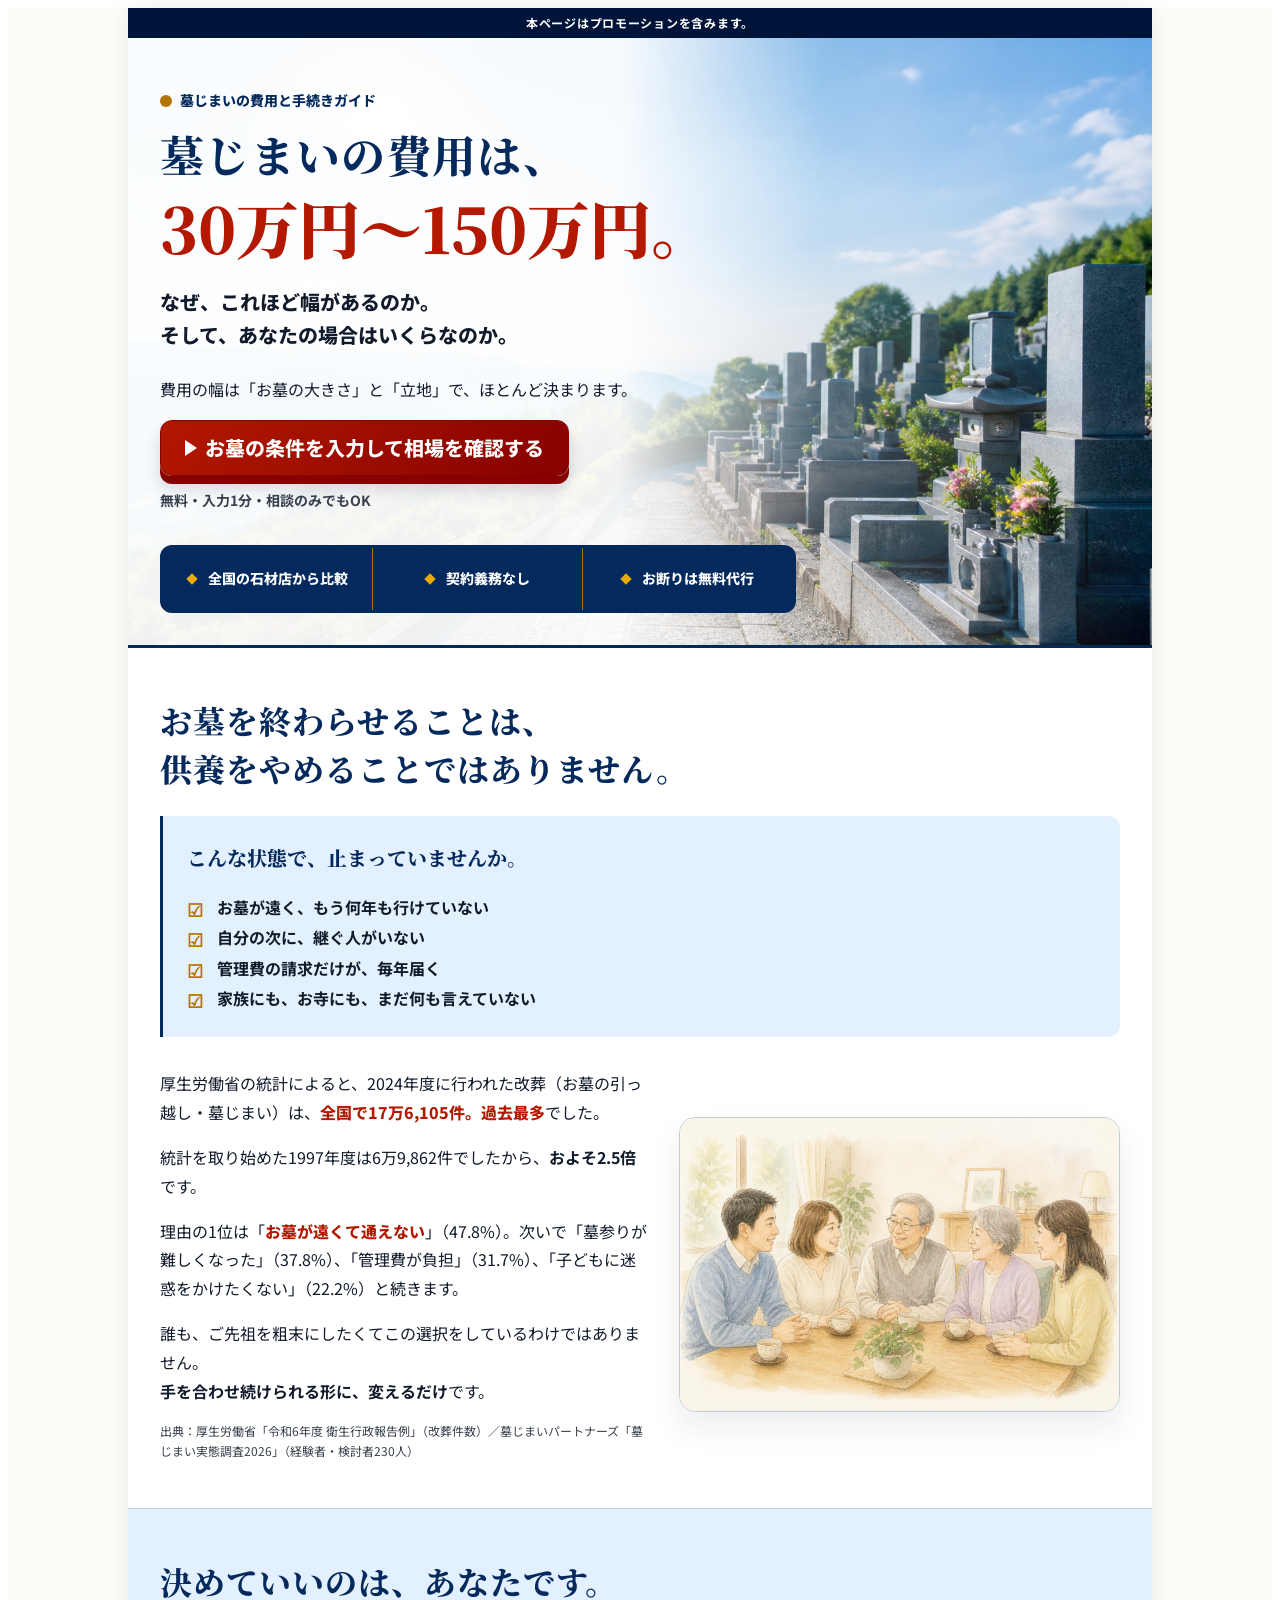
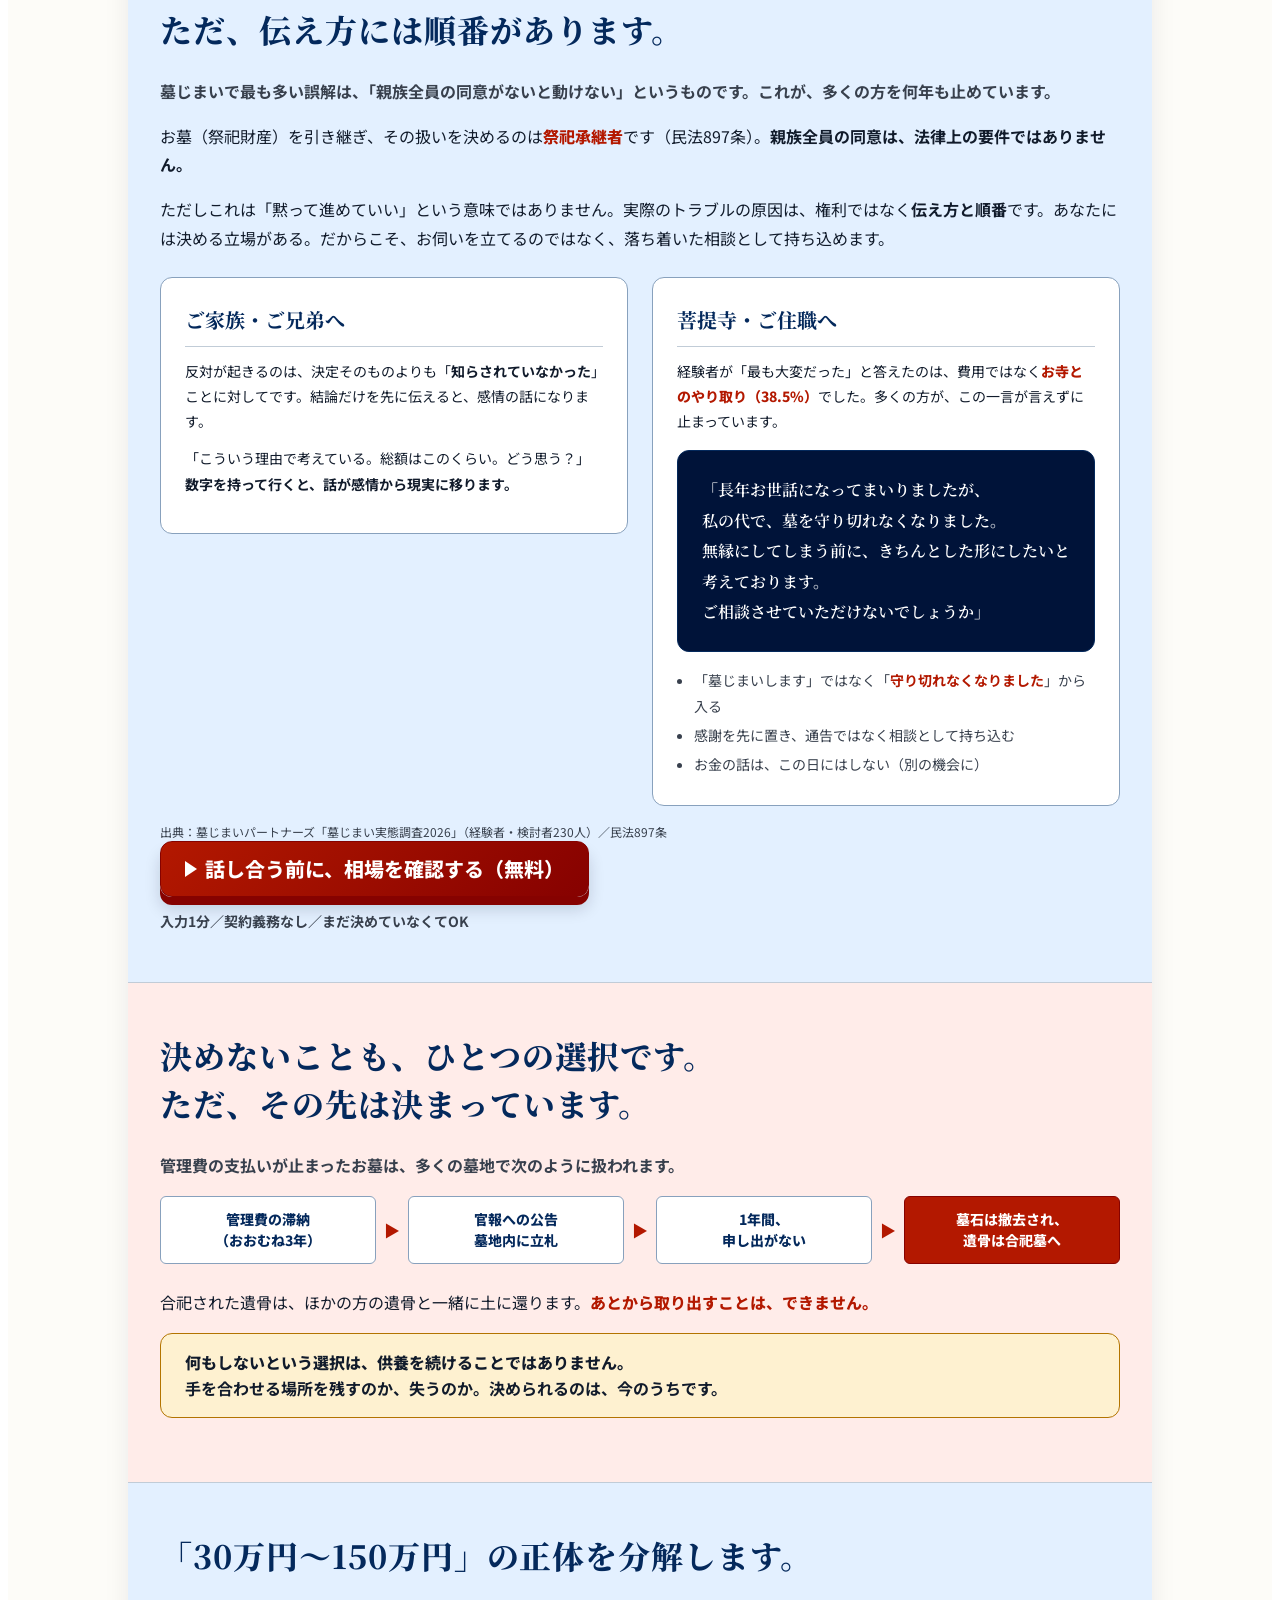
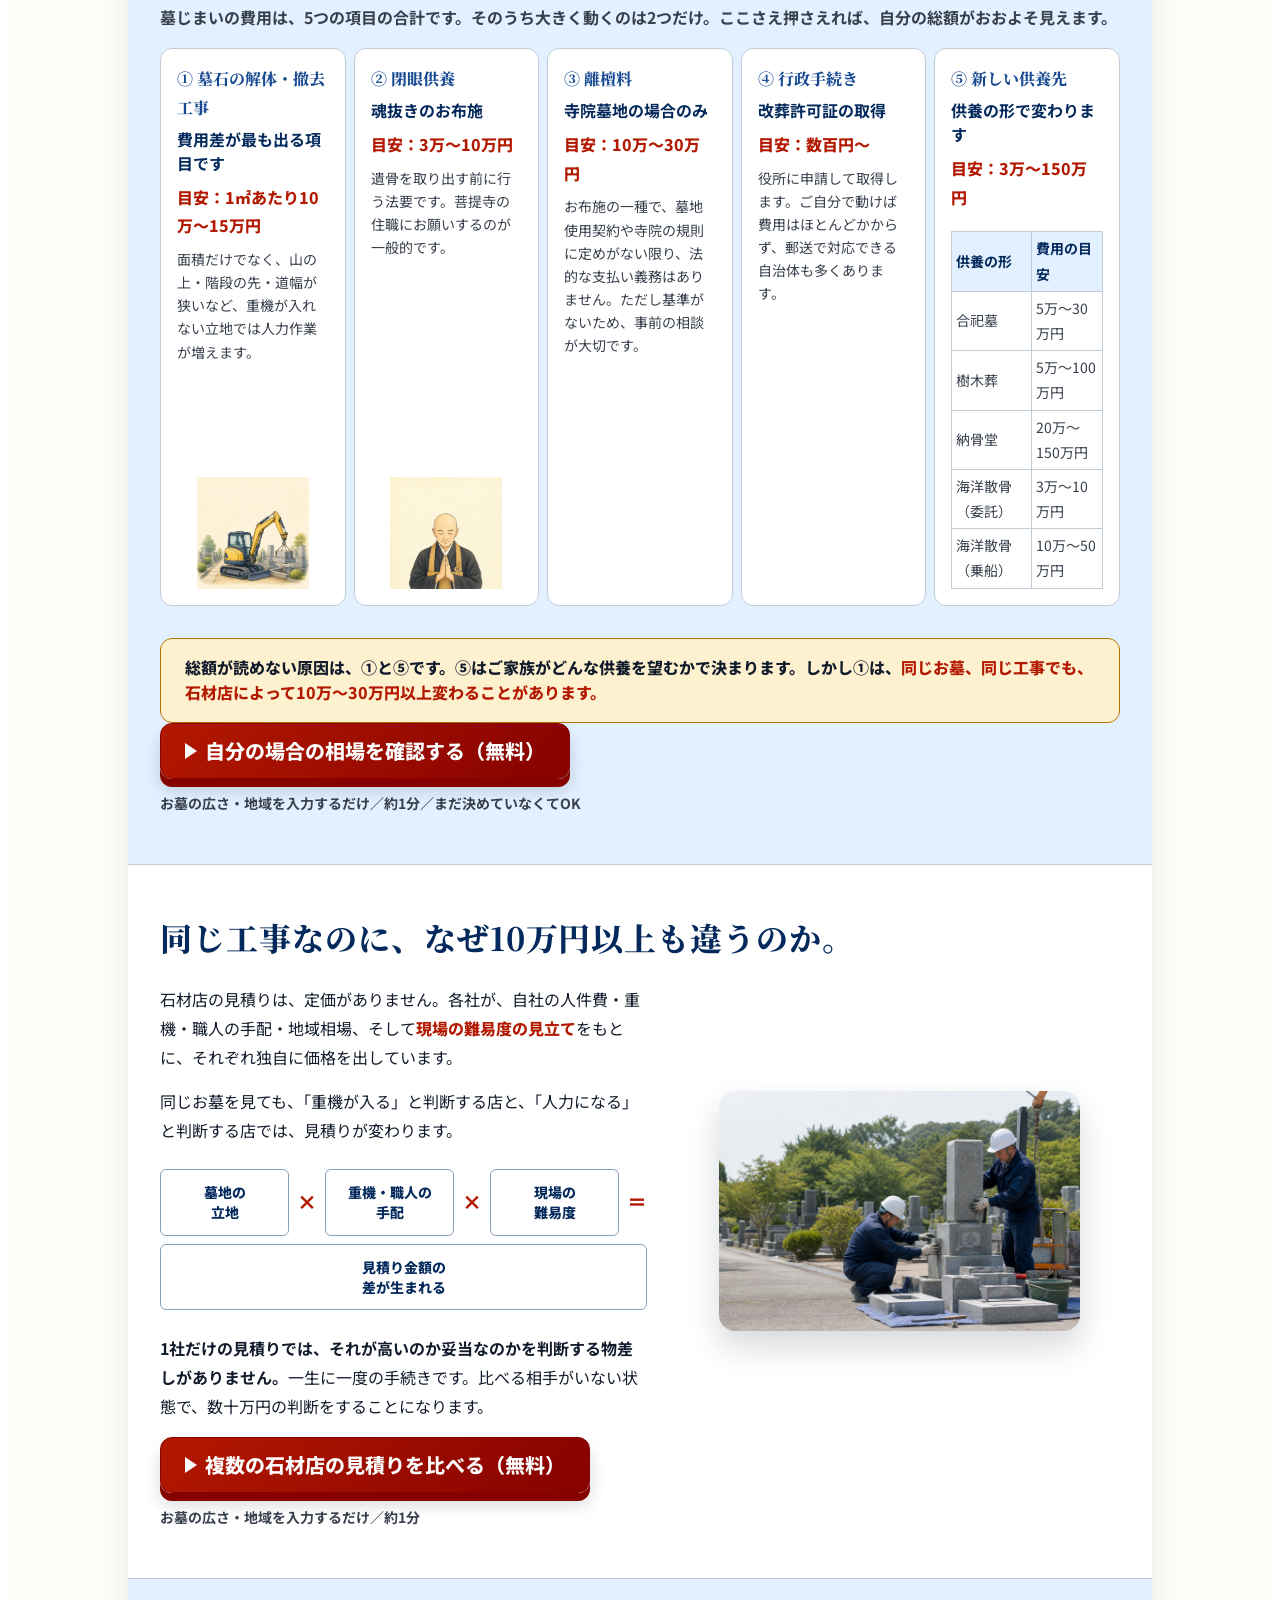
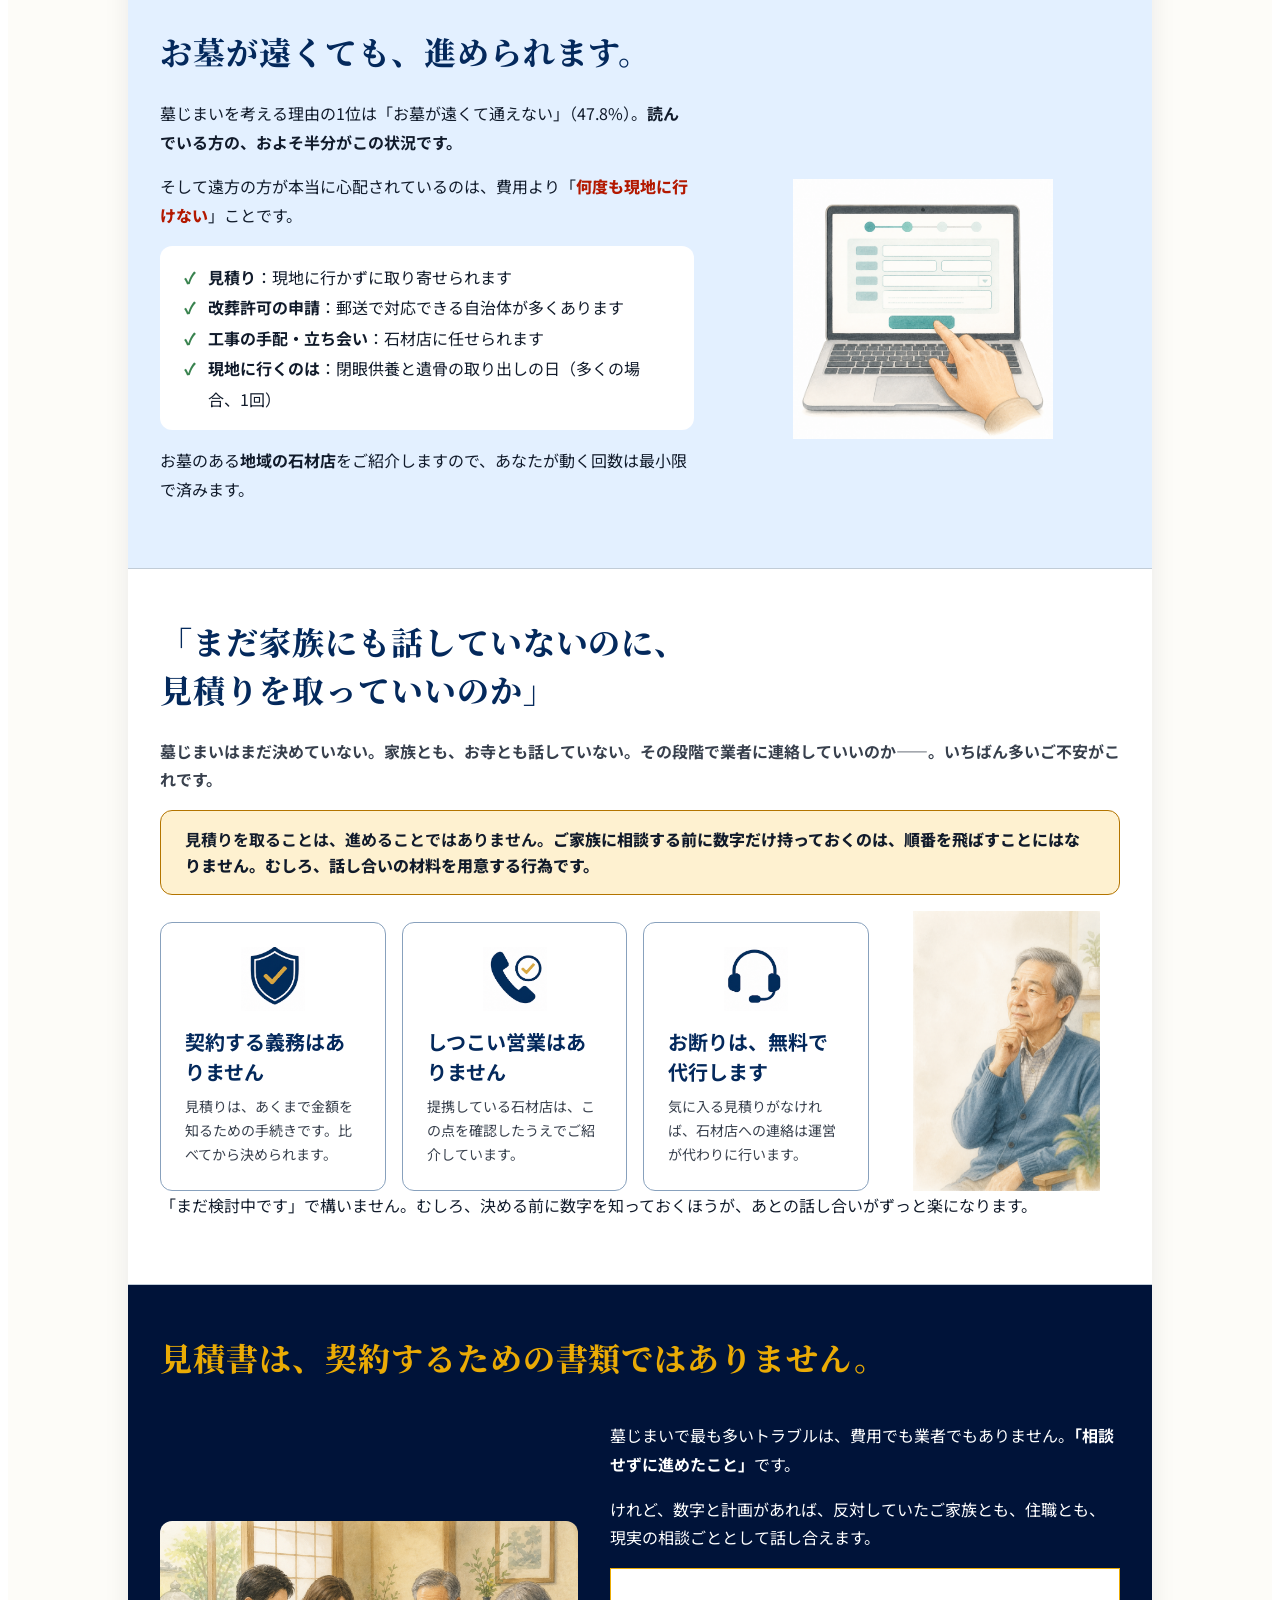
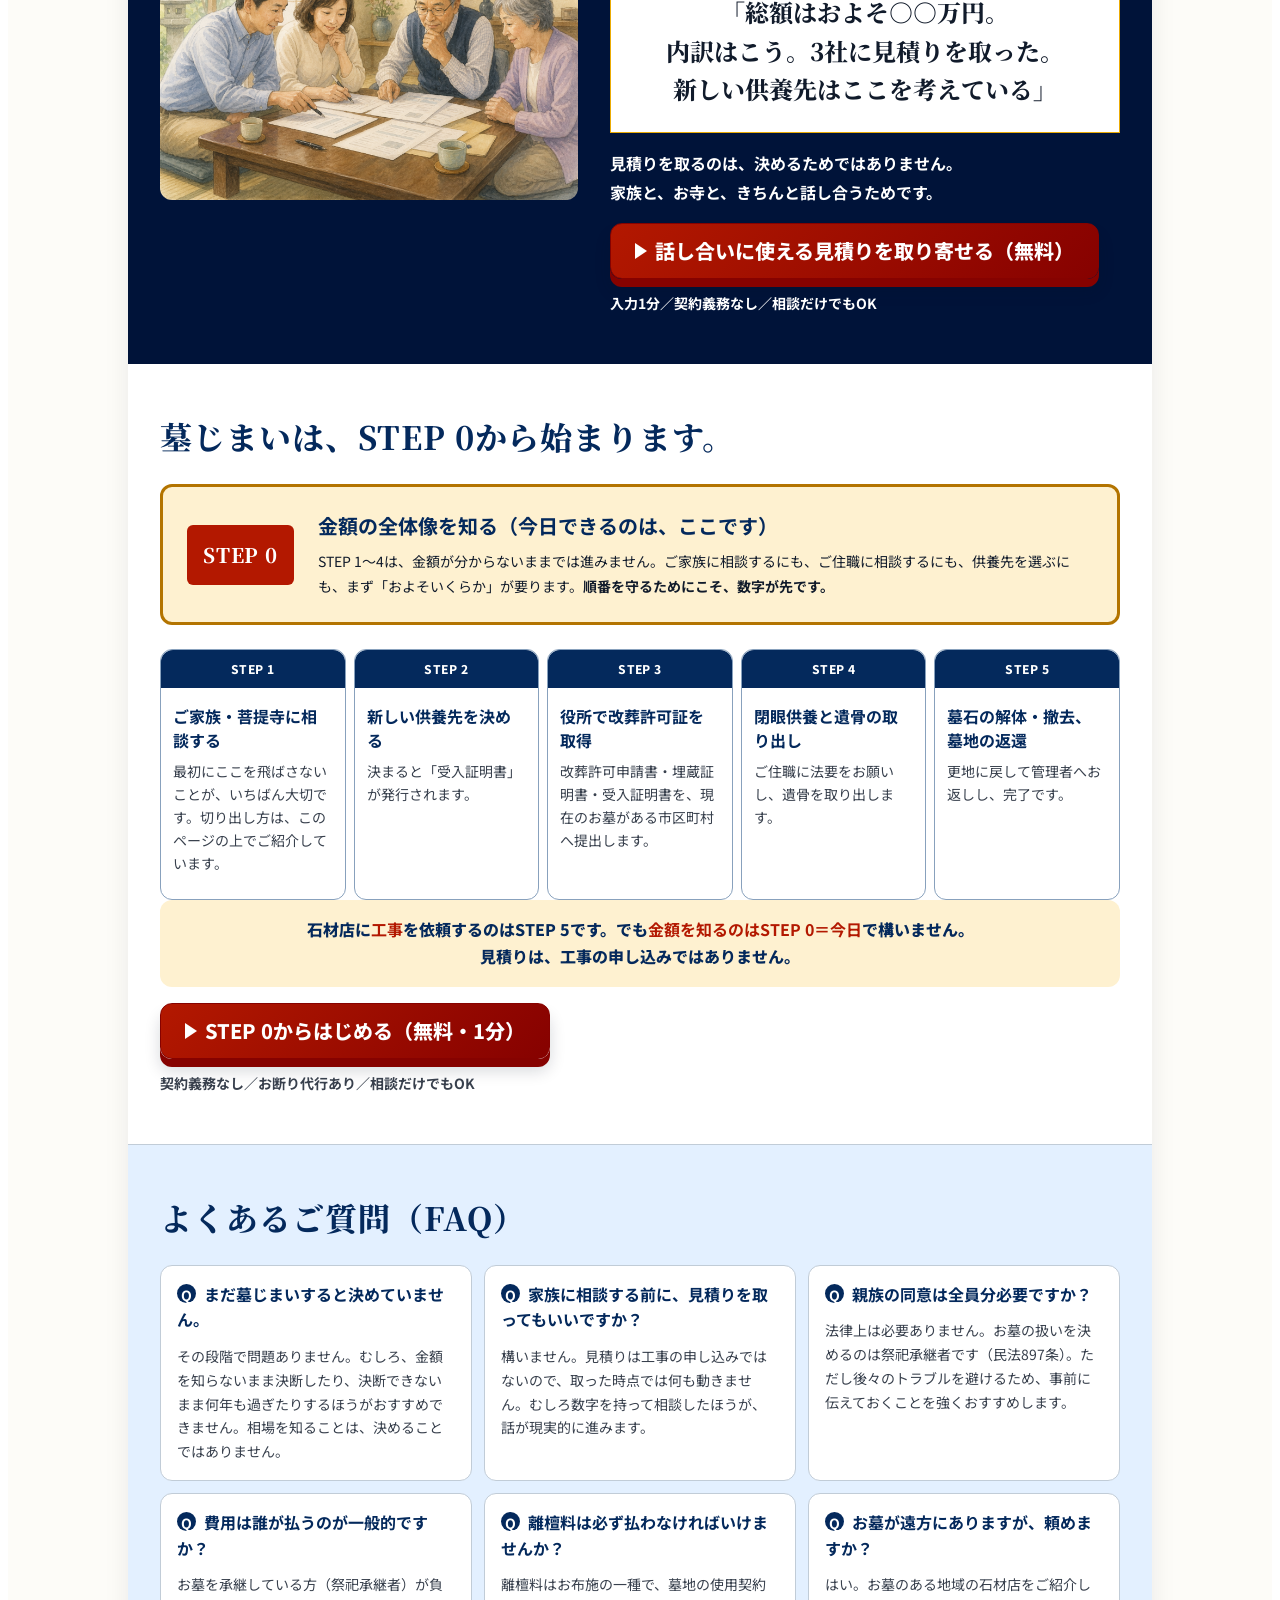
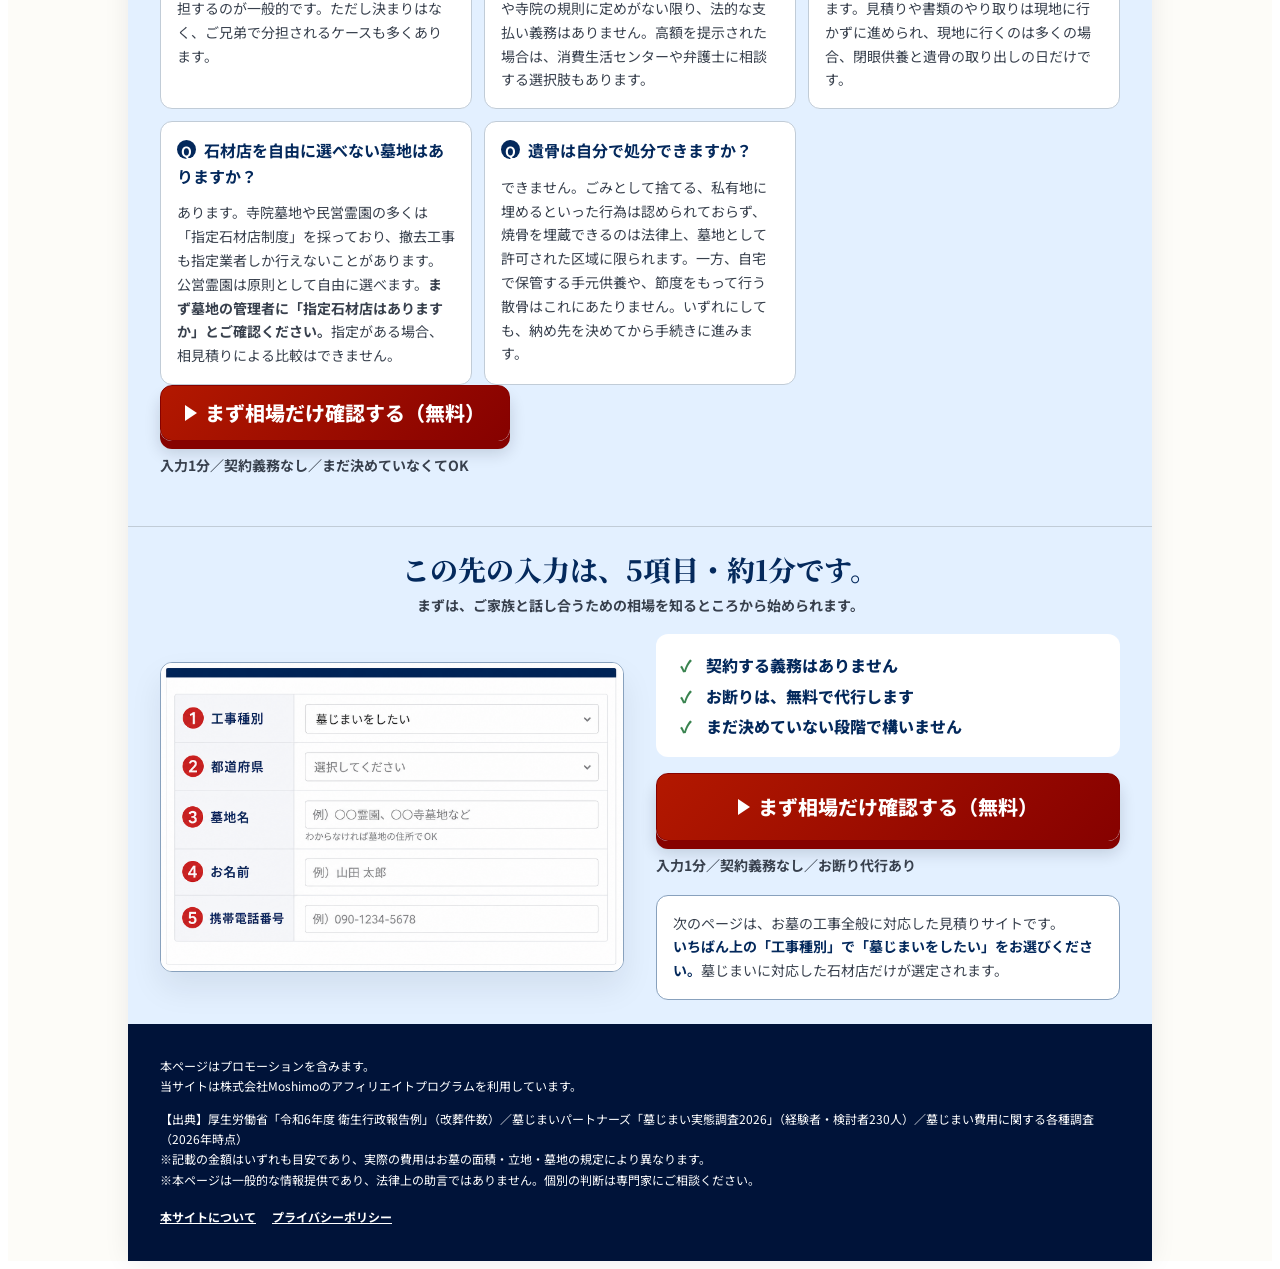
==== commit 45b28b83: "fix: 運営者名と連絡先を掲載しない構成に変更 - お問い合わせページを削除。連絡手段を記載しないページを置くより、   リンクを持たないほうが不信を招かないため - 運営者情報を「本サイトについて" ====
--- a/index.html
+++ b/index.html
@@ -311,7 +311,7 @@
         <footer class="footer">
           <p>本ページはプロモーションを含みます。<br />当サイトは株式会社Moshimoのアフィリエイトプログラムを利用しています。</p>
           <p>【出典】厚生労働省「令和6年度 衛生行政報告例」（改葬件数）／墓じまいパートナーズ「墓じまい実態調査2026」（経験者・検討者230人）／墓じまい費用に関する各種調査（2026年時点）<br />※記載の金額はいずれも目安であり、実際の費用はお墓の面積・立地・墓地の規定により異なります。<br />※本ページは一般的な情報提供であり、法律上の助言ではありません。個別の判断は専門家にご相談ください。</p>
-          <nav aria-label="フッターナビゲーション"><a href="/about/">運営者情報</a><a href="/privacy/">プライバシーポリシー</a><a href="/contact/">お問い合わせ</a></nav>
+          <nav aria-label="フッターナビゲーション"><a href="/about/">本サイトについて</a><a href="/privacy/">プライバシーポリシー</a></nav>
           <!-- もしもアフィリエイト インプレッション計測 -->
           <img src="//i.moshimo.com/af/i/impression?a_id=5753856&amp;p_id=7531&amp;pc_id=21746&amp;pl_id=94358" width="1" height="1" style="border:none;" alt="" aria-hidden="true" />
         </footer>
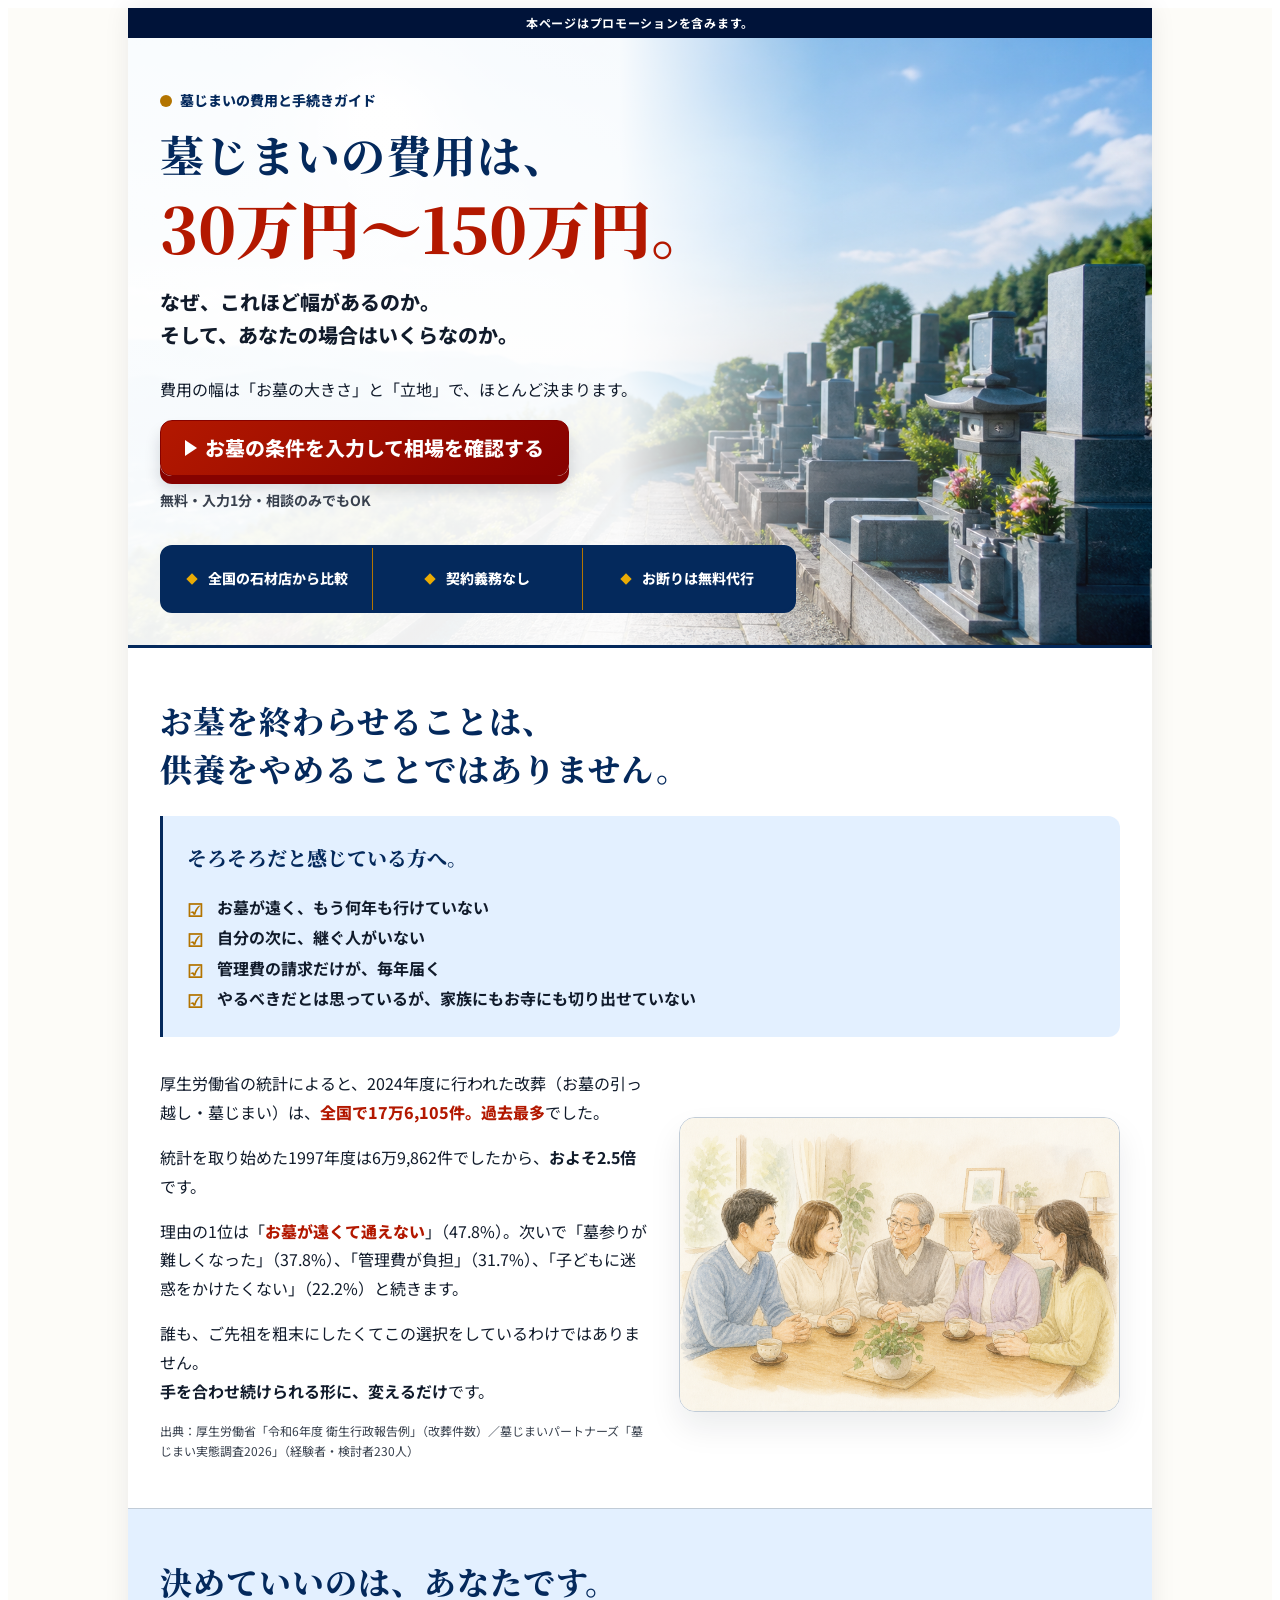
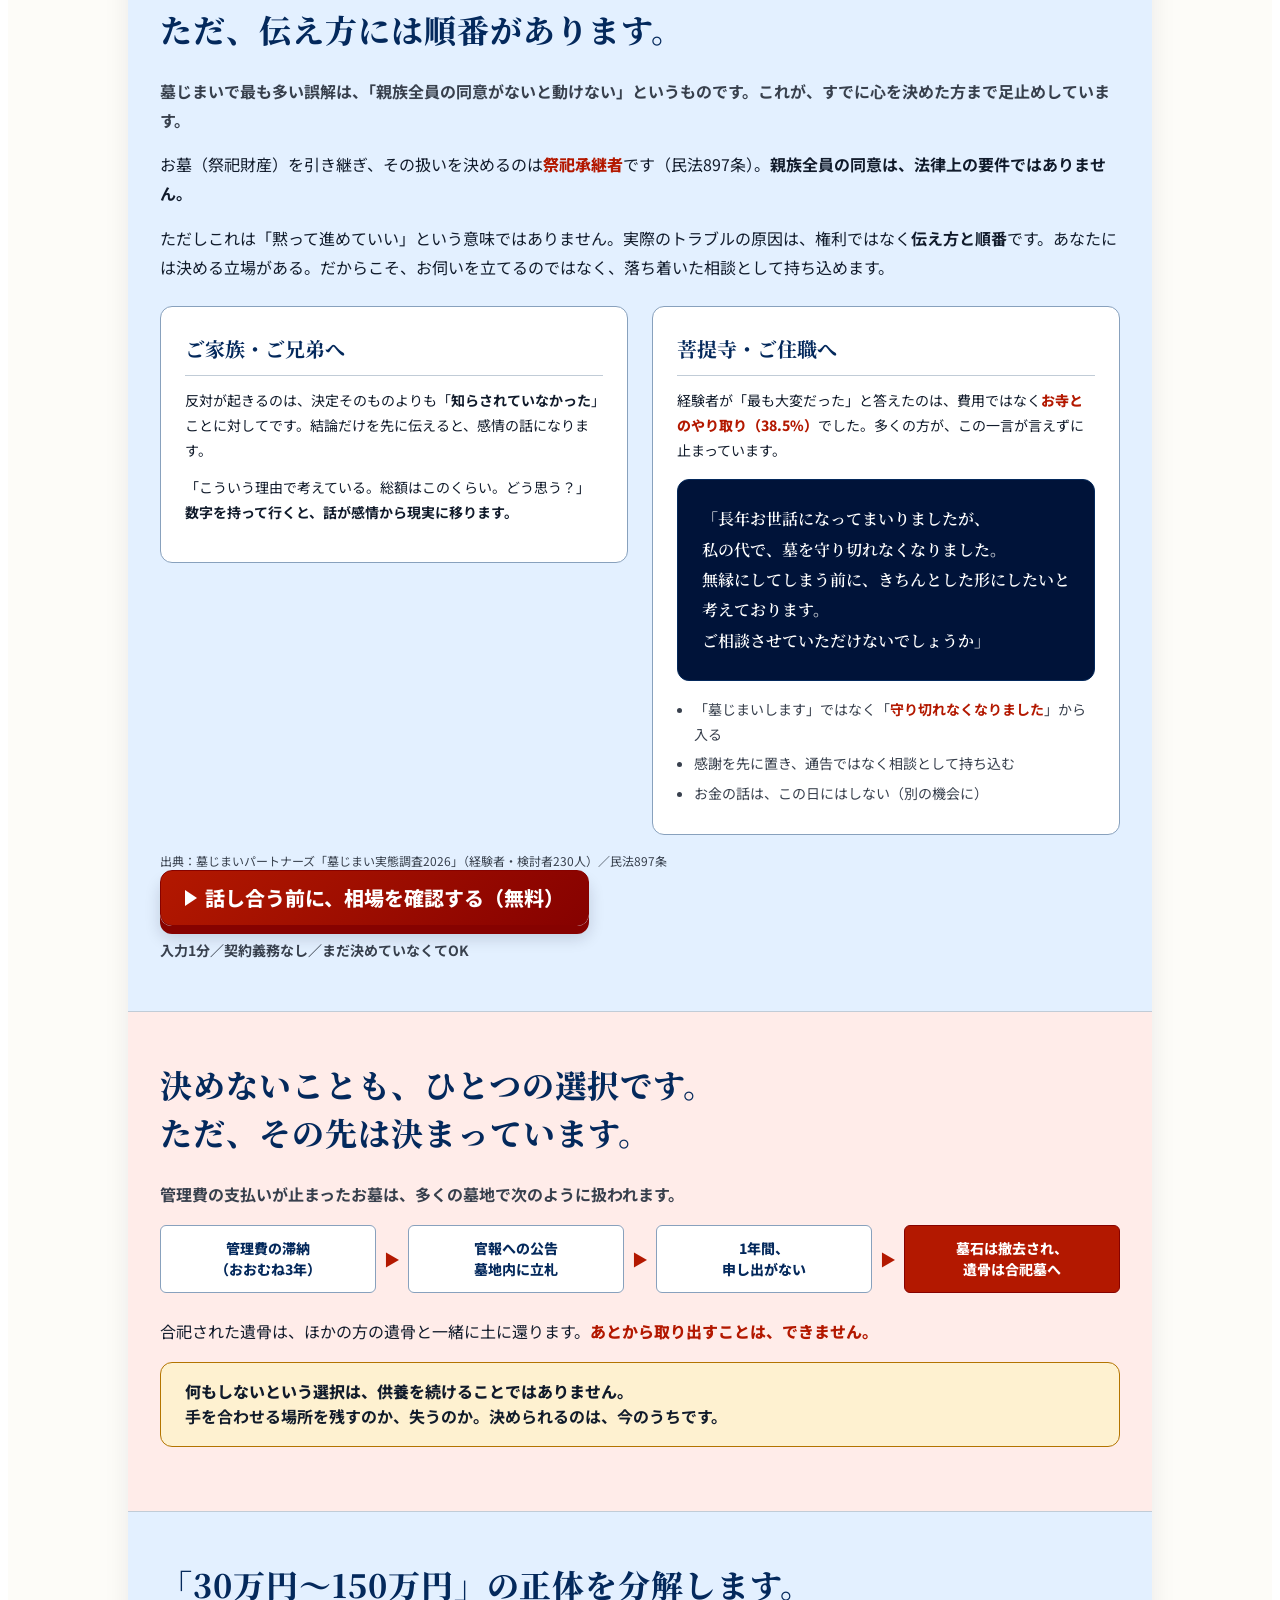
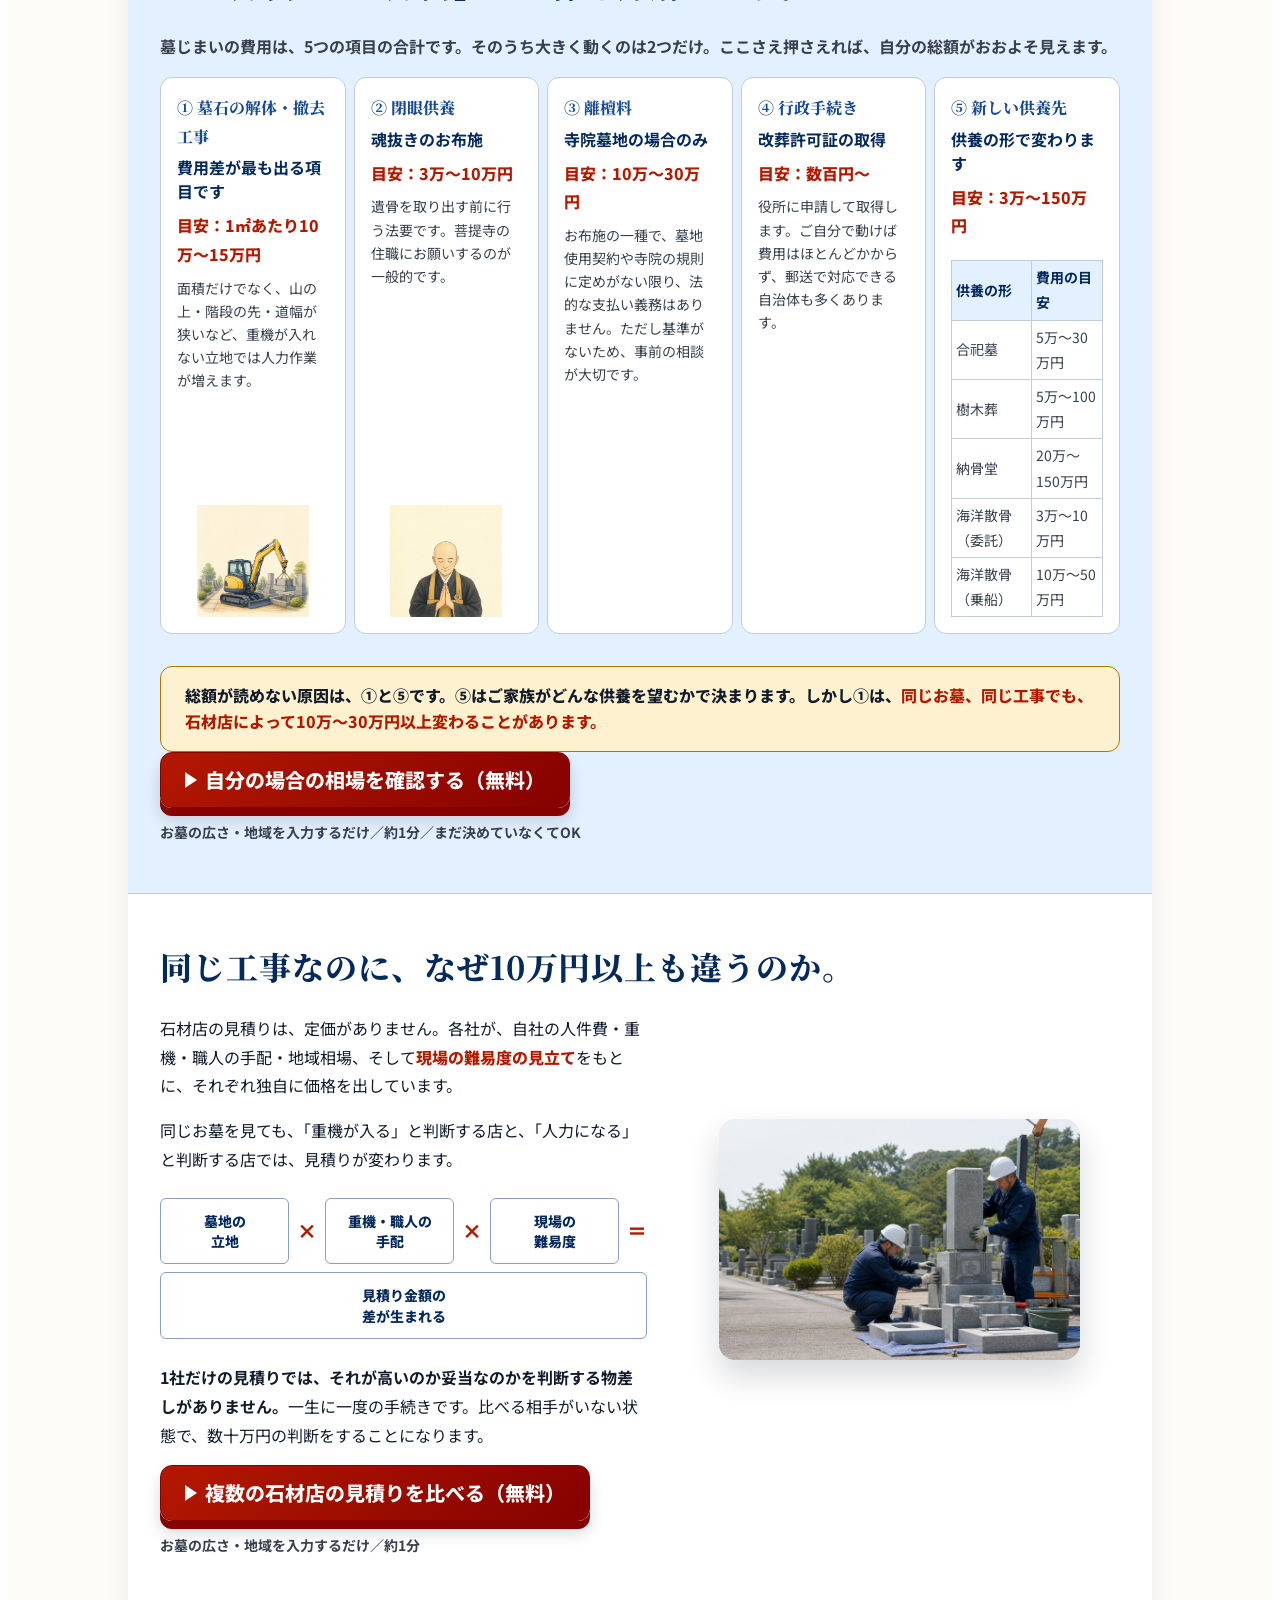
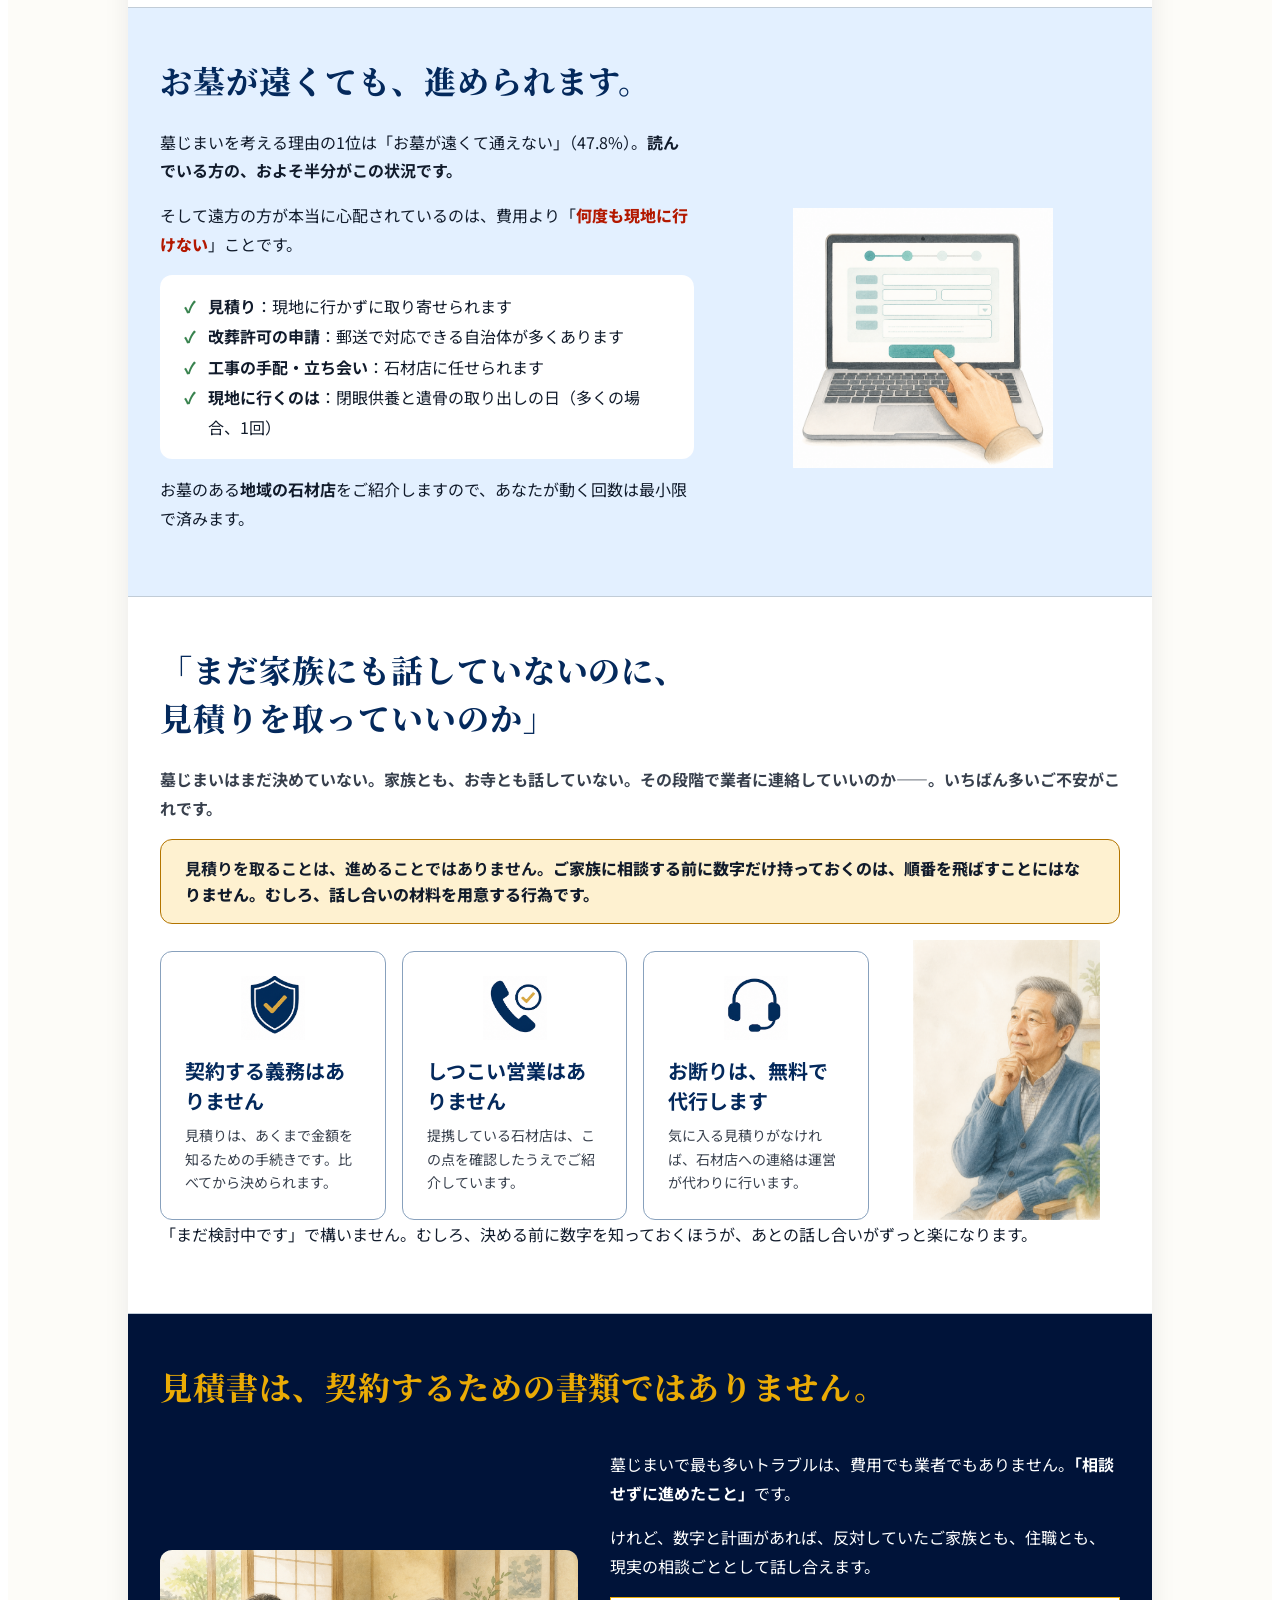
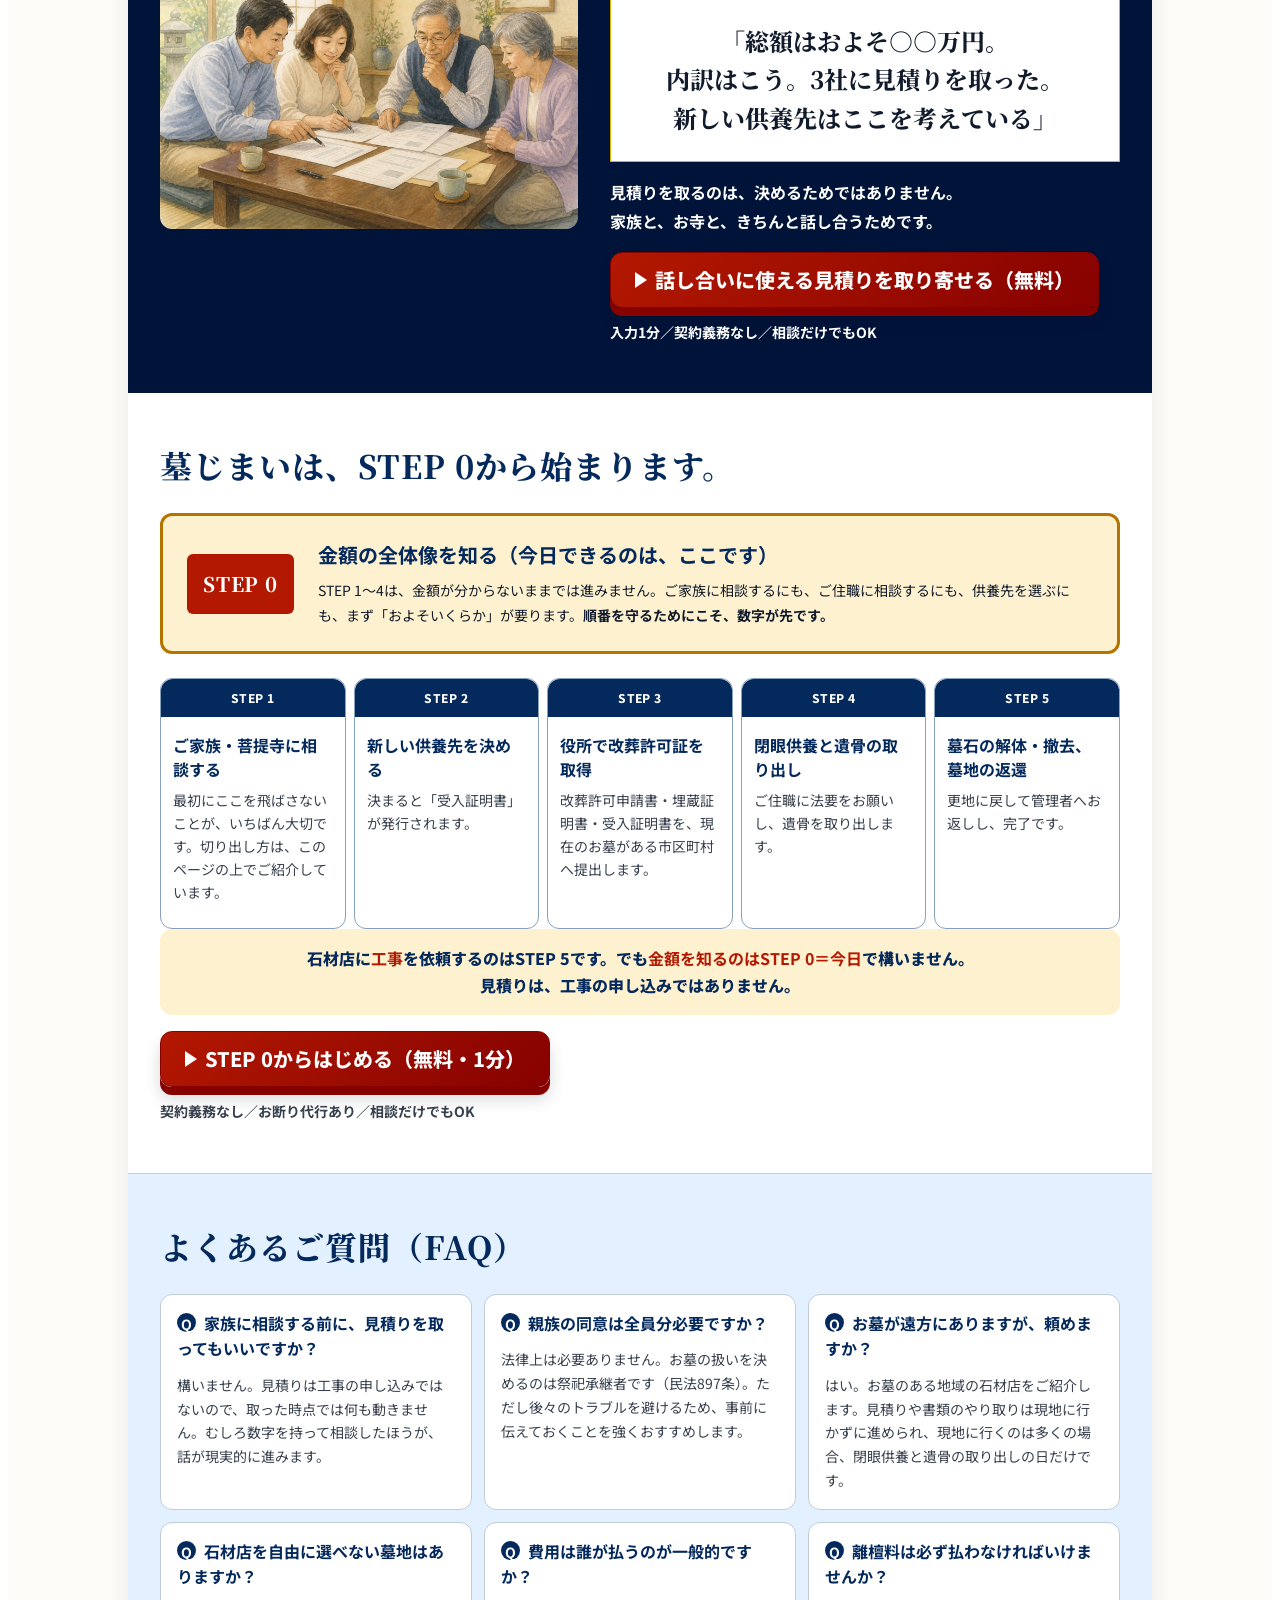
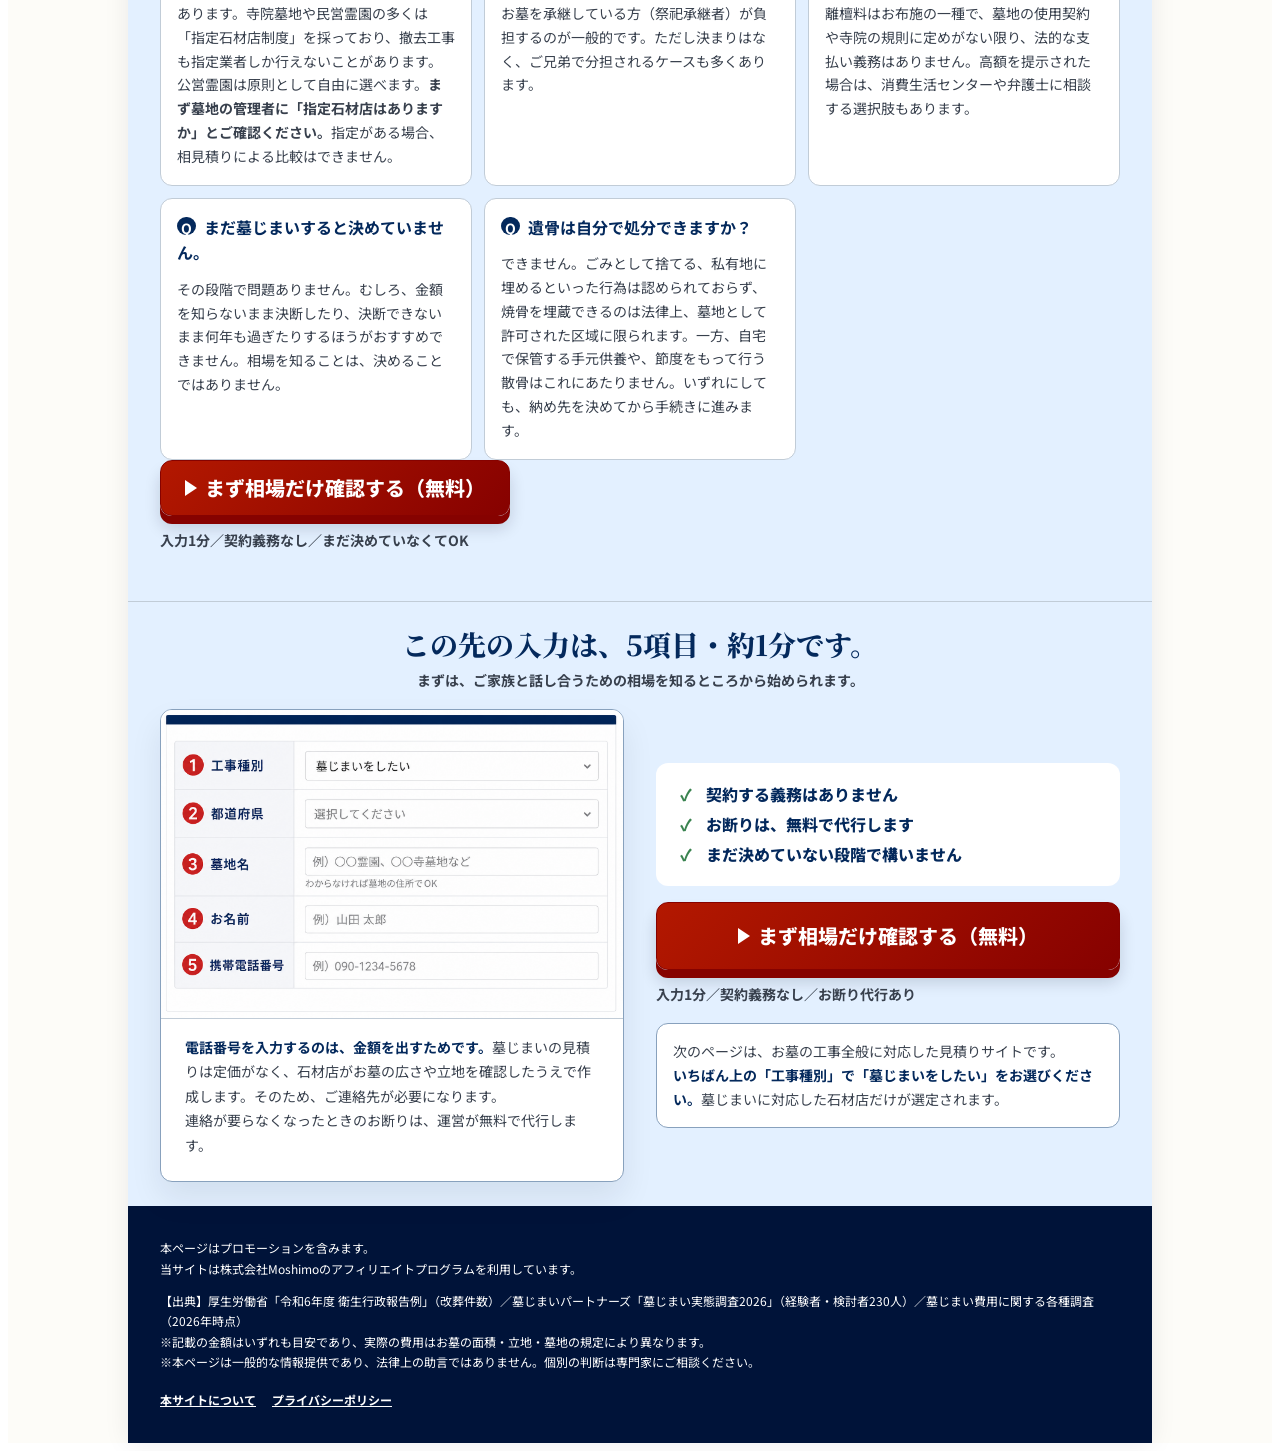
==== commit b85bbd3e: "fix: ターゲットを「決めているが動けない人」に補正し、フォーム離脱を塞ぐ 成果条件が「見積り依頼の完了」であることを確認したうえでの調整。 従来は読者を「迷っている人」として描いていたが、それは最" ====
--- a/index.html
+++ b/index.html
@@ -49,12 +49,12 @@
           </div>
 
           <div class="status-check">
-            <p class="status-check__title">こんな状態で、止まっていませんか。</p>
+            <p class="status-check__title">そろそろだと感じている方へ。</p>
             <ul class="status-check__list">
               <li>お墓が遠く、もう何年も行けていない</li>
               <li>自分の次に、継ぐ人がいない</li>
               <li>管理費の請求だけが、毎年届く</li>
-              <li>家族にも、お寺にも、まだ何も言えていない</li>
+              <li>やるべきだとは思っているが、家族にもお寺にも切り出せていない</li>
             </ul>
           </div>
 
@@ -74,7 +74,7 @@
           <div class="section__head">
             <h2 class="section__title" id="section-decide-title">決めていいのは、あなたです。<br />ただ、伝え方には順番があります。</h2>
           </div>
-          <p class="section__lead">墓じまいで最も多い誤解は、「親族全員の同意がないと動けない」というものです。これが、多くの方を何年も止めています。</p>
+          <p class="section__lead">墓じまいで最も多い誤解は、「親族全員の同意がないと動けない」というものです。これが、すでに心を決めた方まで足止めしています。</p>
 
           <p>お墓（祭祀財産）を引き継ぎ、その扱いを決めるのは<span class="emphasis">祭祀承継者</span>です（民法897条）。<strong>親族全員の同意は、法律上の要件ではありません。</strong></p>
           <p>ただしこれは「黙って進めていい」という意味ではありません。実際のトラブルの原因は、権利ではなく<strong>伝え方と順番</strong>です。あなたには決める立場がある。だからこそ、お伺いを立てるのではなく、落ち着いた相談として持ち込めます。</p>
@@ -275,13 +275,13 @@
             <h2 class="section__title" id="section-8-title">よくあるご質問（FAQ）</h2>
           </div>
           <div class="faq-grid">
-            <article class="faq"><h3>まだ墓じまいすると決めていません。</h3><p>その段階で問題ありません。むしろ、金額を知らないまま決断したり、決断できないまま何年も過ぎたりするほうがおすすめできません。相場を知ることは、決めることではありません。</p></article>
             <article class="faq"><h3>家族に相談する前に、見積りを取ってもいいですか？</h3><p>構いません。見積りは工事の申し込みではないので、取った時点では何も動きません。むしろ数字を持って相談したほうが、話が現実的に進みます。</p></article>
             <article class="faq"><h3>親族の同意は全員分必要ですか？</h3><p>法律上は必要ありません。お墓の扱いを決めるのは祭祀承継者です（民法897条）。ただし後々のトラブルを避けるため、事前に伝えておくことを強くおすすめします。</p></article>
+            <article class="faq"><h3>お墓が遠方にありますが、頼めますか？</h3><p>はい。お墓のある地域の石材店をご紹介します。見積りや書類のやり取りは現地に行かずに進められ、現地に行くのは多くの場合、閉眼供養と遺骨の取り出しの日だけです。</p></article>
+            <article class="faq"><h3>石材店を自由に選べない墓地はありますか？</h3><p>あります。寺院墓地や民営霊園の多くは「指定石材店制度」を採っており、撤去工事も指定業者しか行えないことがあります。公営霊園は原則として自由に選べます。<strong>まず墓地の管理者に「指定石材店はありますか」とご確認ください。</strong>指定がある場合、相見積りによる比較はできません。</p></article>
             <article class="faq"><h3>費用は誰が払うのが一般的ですか？</h3><p>お墓を承継している方（祭祀承継者）が負担するのが一般的です。ただし決まりはなく、ご兄弟で分担されるケースも多くあります。</p></article>
             <article class="faq"><h3>離檀料は必ず払わなければいけませんか？</h3><p>離檀料はお布施の一種で、墓地の使用契約や寺院の規則に定めがない限り、法的な支払い義務はありません。高額を提示された場合は、消費生活センターや弁護士に相談する選択肢もあります。</p></article>
-            <article class="faq"><h3>お墓が遠方にありますが、頼めますか？</h3><p>はい。お墓のある地域の石材店をご紹介します。見積りや書類のやり取りは現地に行かずに進められ、現地に行くのは多くの場合、閉眼供養と遺骨の取り出しの日だけです。</p></article>
-            <article class="faq"><h3>石材店を自由に選べない墓地はありますか？</h3><p>あります。寺院墓地や民営霊園の多くは「指定石材店制度」を採っており、撤去工事も指定業者しか行えないことがあります。公営霊園は原則として自由に選べます。<strong>まず墓地の管理者に「指定石材店はありますか」とご確認ください。</strong>指定がある場合、相見積りによる比較はできません。</p></article>
+            <article class="faq"><h3>まだ墓じまいすると決めていません。</h3><p>その段階で問題ありません。むしろ、金額を知らないまま決断したり、決断できないまま何年も過ぎたりするほうがおすすめできません。相場を知ることは、決めることではありません。</p></article>
             <article class="faq"><h3>遺骨は自分で処分できますか？</h3><p>できません。ごみとして捨てる、私有地に埋めるといった行為は認められておらず、焼骨を埋蔵できるのは法律上、墓地として許可された区域に限られます。一方、自宅で保管する手元供養や、節度をもって行う散骨はこれにあたりません。いずれにしても、納め先を決めてから手続きに進みます。</p></article>
           </div>
           <a class="cta" data-cta="faq" href="//af.moshimo.com/af/c/click?a_id=5753856&amp;p_id=7531&amp;pc_id=21746&amp;pl_id=94358" rel="nofollow sponsored noopener" referrerpolicy="no-referrer-when-downgrade" attributionsrc target="_blank">まず相場だけ確認する（無料）</a>
@@ -294,6 +294,7 @@
           <div class="final-grid">
             <figure class="form-guide">
               <img class="form-guide__image" src="haka-jimai/images/form-guide.png?v=20260815" alt="工事種別、都道府県、墓地名、お名前、携帯電話番号の5項目が並ぶ見積りフォームの入力例" loading="lazy" />
+              <figcaption class="form-guide__note"><strong>電話番号を入力するのは、金額を出すためです。</strong>墓じまいの見積りは定価がなく、石材店がお墓の広さや立地を確認したうえで作成します。そのため、ご連絡先が必要になります。<br />連絡が要らなくなったときのお断りは、運営が無料で代行します。</figcaption>
             </figure>
             <div>
               <ul class="final-assure">
@@ -323,13 +324,13 @@
       "@context": "https://schema.org",
       "@type": "FAQPage",
       "mainEntity": [
-        {"@type":"Question","name":"まだ墓じまいすると決めていません。","acceptedAnswer":{"@type":"Answer","text":"その段階で問題ありません。むしろ、金額を知らないまま決断したり、決断できないまま何年も過ぎたりするほうがおすすめできません。相場を知ることは、決めることではありません。"}},
         {"@type":"Question","name":"家族に相談する前に、見積りを取ってもいいですか？","acceptedAnswer":{"@type":"Answer","text":"構いません。見積りは工事の申し込みではないので、取った時点では何も動きません。むしろ数字を持って相談したほうが、話が現実的に進みます。"}},
         {"@type":"Question","name":"親族の同意は全員分必要ですか？","acceptedAnswer":{"@type":"Answer","text":"法律上は必要ありません。お墓の扱いを決めるのは祭祀承継者です（民法897条）。ただし後々のトラブルを避けるため、事前に伝えておくことを強くおすすめします。"}},
+        {"@type":"Question","name":"お墓が遠方にありますが、頼めますか？","acceptedAnswer":{"@type":"Answer","text":"はい。お墓のある地域の石材店をご紹介します。見積りや書類のやり取りは現地に行かずに進められ、現地に行くのは多くの場合、閉眼供養と遺骨の取り出しの日だけです。"}},
+        {"@type":"Question","name":"石材店を自由に選べない墓地はありますか？","acceptedAnswer":{"@type":"Answer","text":"あります。寺院墓地や民営霊園の多くは指定石材店制度を採っており、撤去工事も指定業者しか行えないことがあります。公営霊園は原則として自由に選べます。まず墓地の管理者に指定石材店の有無をご確認ください。"}},
         {"@type":"Question","name":"費用は誰が払うのが一般的ですか？","acceptedAnswer":{"@type":"Answer","text":"お墓を承継している方（祭祀承継者）が負担するのが一般的です。ただし決まりはなく、ご兄弟で分担されるケースも多くあります。"}},
         {"@type":"Question","name":"離檀料は必ず払わなければいけませんか？","acceptedAnswer":{"@type":"Answer","text":"離檀料はお布施の一種で、墓地の使用契約や寺院の規則に定めがない限り、法的な支払い義務はありません。高額を提示された場合は、消費生活センターや弁護士に相談する選択肢もあります。"}},
-        {"@type":"Question","name":"お墓が遠方にありますが、頼めますか？","acceptedAnswer":{"@type":"Answer","text":"はい。お墓のある地域の石材店をご紹介します。見積りや書類のやり取りは現地に行かずに進められ、現地に行くのは多くの場合、閉眼供養と遺骨の取り出しの日だけです。"}},
-        {"@type":"Question","name":"石材店を自由に選べない墓地はありますか？","acceptedAnswer":{"@type":"Answer","text":"あります。寺院墓地や民営霊園の多くは指定石材店制度を採っており、撤去工事も指定業者しか行えないことがあります。公営霊園は原則として自由に選べます。まず墓地の管理者に指定石材店の有無をご確認ください。"}},
+        {"@type":"Question","name":"まだ墓じまいすると決めていません。","acceptedAnswer":{"@type":"Answer","text":"その段階で問題ありません。むしろ、金額を知らないまま決断したり、決断できないまま何年も過ぎたりするほうがおすすめできません。相場を知ることは、決めることではありません。"}},
         {"@type":"Question","name":"遺骨は自分で処分できますか？","acceptedAnswer":{"@type":"Answer","text":"できません。ごみとして捨てる、私有地に埋めるといった行為は認められておらず、焼骨を埋蔵できるのは法律上、墓地として許可された区域に限られます。一方、自宅で保管する手元供養や、節度をもって行う散骨はこれにあたりません。"}}
       ]
     }
--- a/styles/haka-jimai.css
+++ b/styles/haka-jimai.css
@@ -431,6 +431,9 @@
 .final-grid { display: grid; grid-template-columns: minmax(0, 1fr) minmax(0, 1fr); gap: var(--haka-space-xl); align-items: center; }
 .form-guide { margin: 0; overflow: hidden; border: var(--haka-rule-thin) solid var(--haka-rule-strong); border-radius: var(--haka-radius-md); background: var(--haka-paper); box-shadow: 0 var(--haka-space-md) var(--haka-space-xl) var(--haka-shadow-soft); }
 .form-guide__image { width: 100%; aspect-ratio: 3 / 2; object-fit: contain; object-position: center; }
+/* 成果地点はフォーム送信。携帯番号の入力理由を、読者がその欄を見る位置で説明する */
+.form-guide__note { padding: var(--haka-space-md) var(--haka-space-lg) var(--haka-space-lg); border-top: var(--haka-rule-thin) solid var(--haka-rule); color: var(--haka-ink-soft); font-size: var(--haka-text-sm); line-height: 1.75; }
+.form-guide__note strong { color: var(--haka-navy); }
 
 /* 運営者情報・プライバシーポリシー・お問い合わせ用の文書ページ */
 .doc-page { padding: var(--haka-space-2xl) var(--haka-space-xl); }
